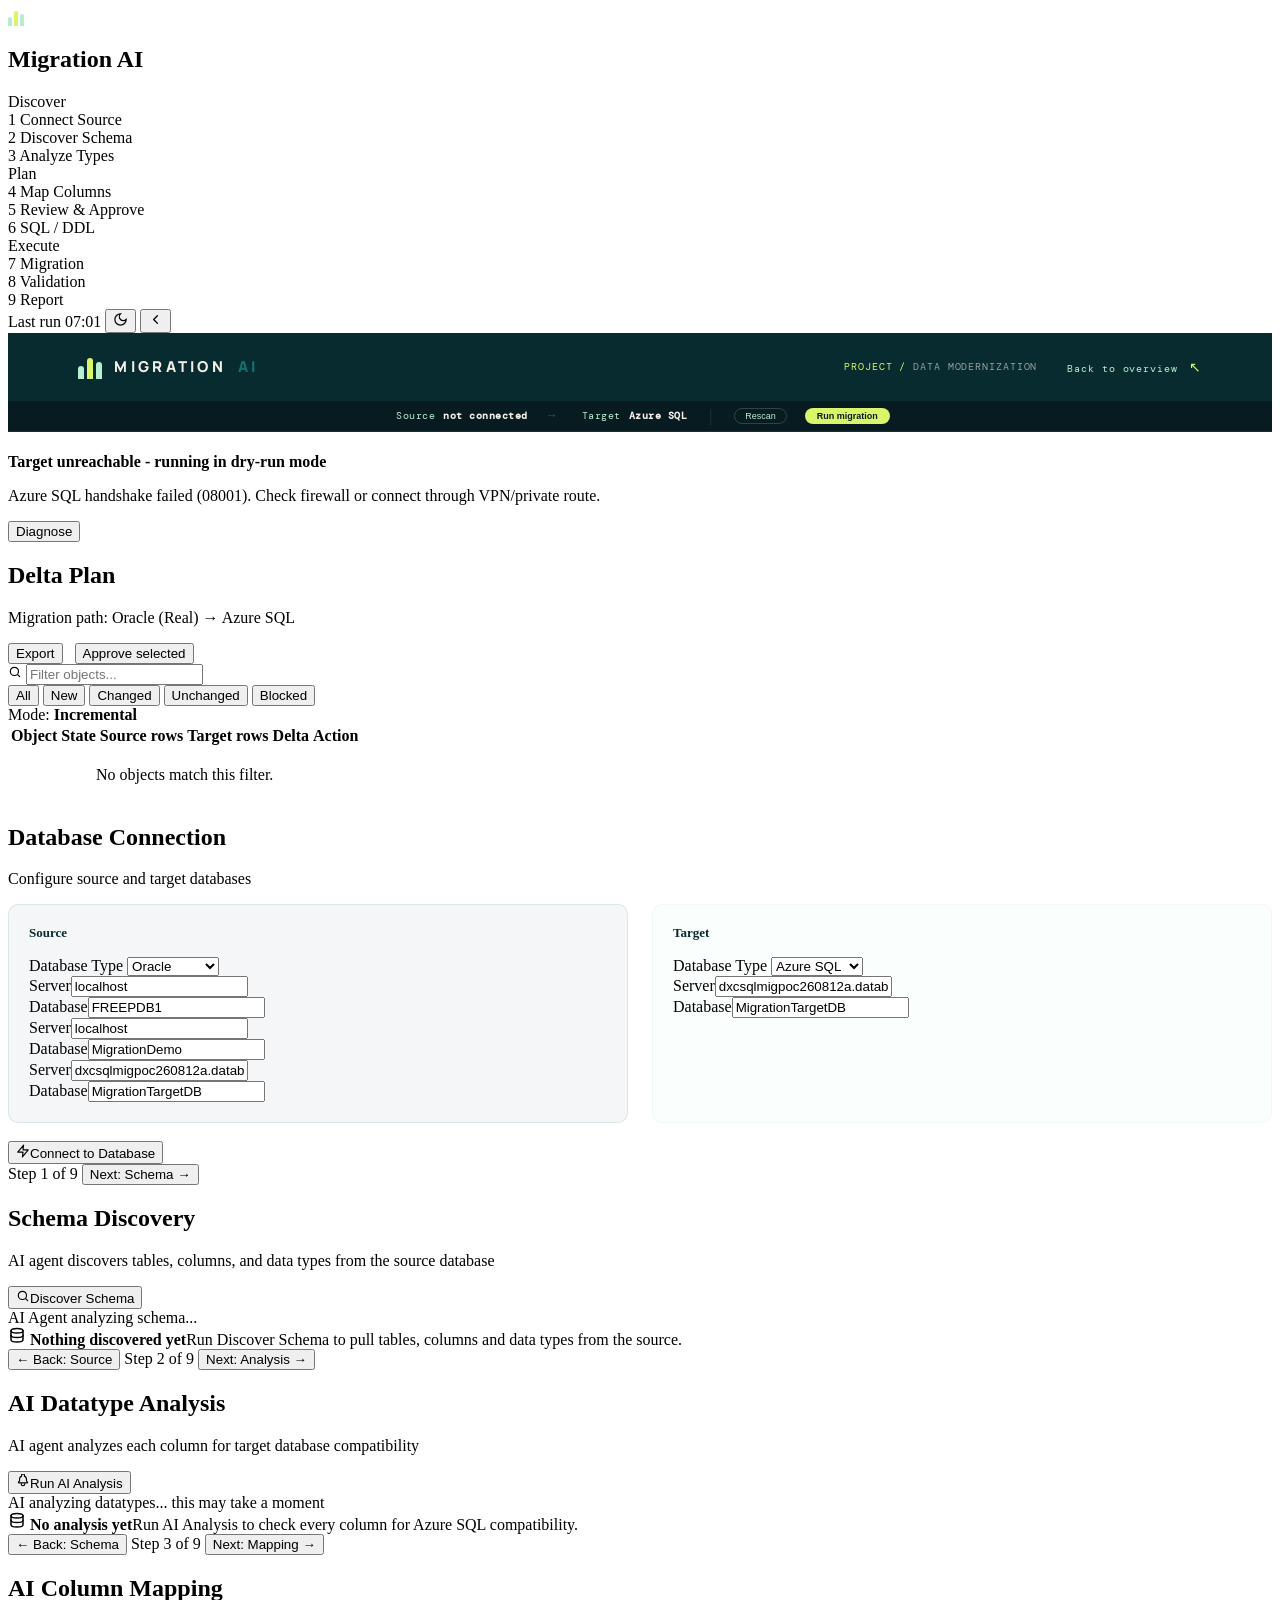
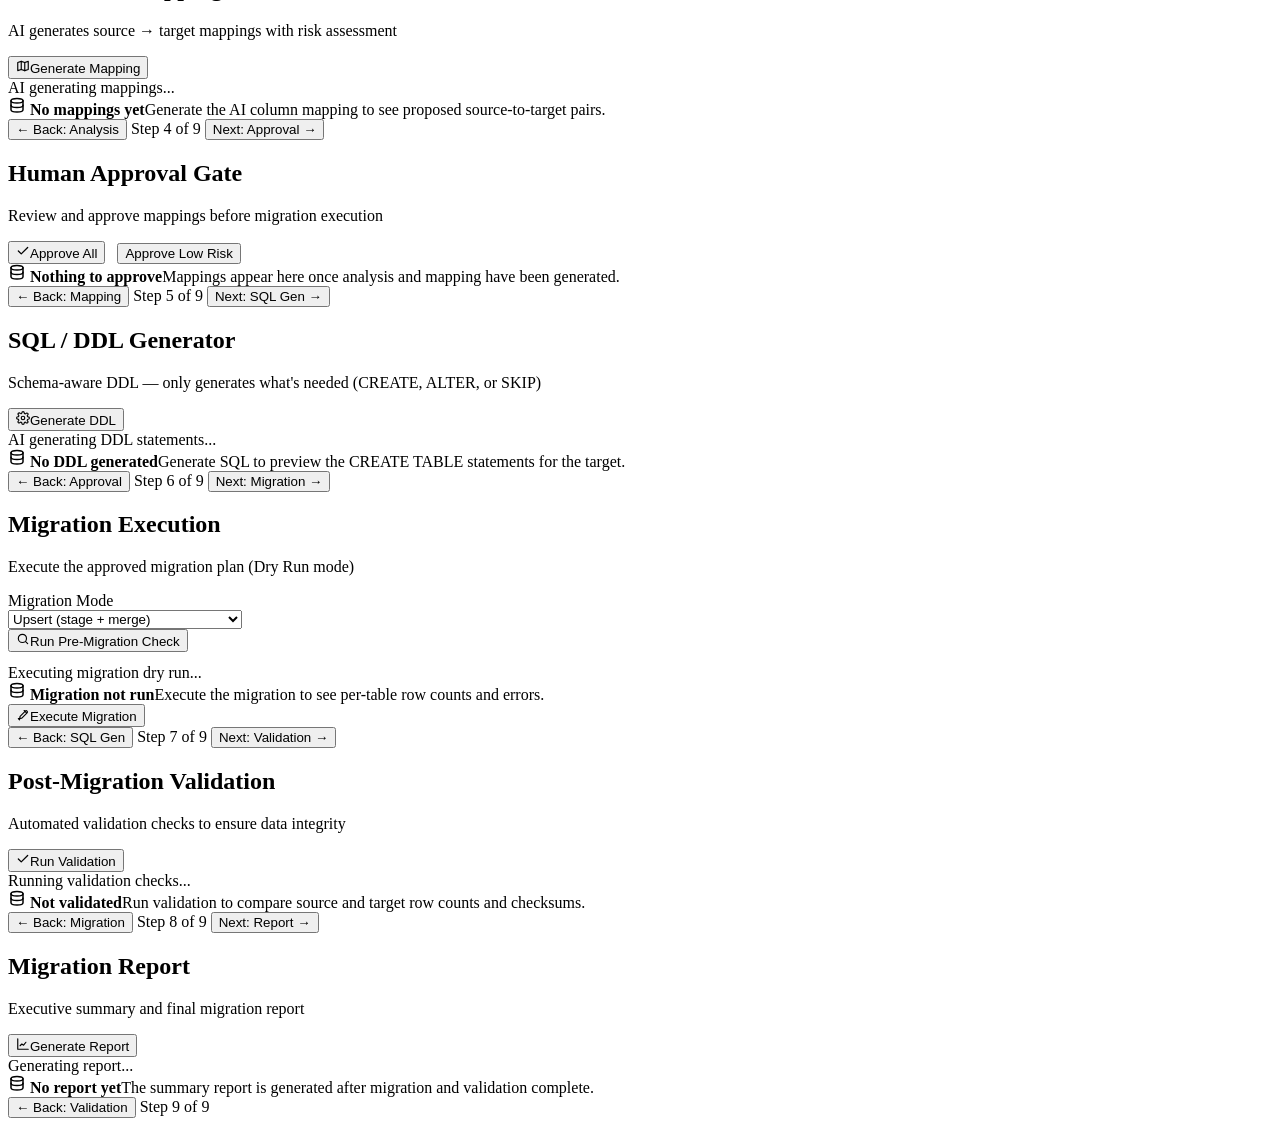
==== dashboard/templates/index.html @ 51c856b0 "Add AI data migration agent application" ====
<!DOCTYPE html>
<html lang="en">
<head>
    <link rel="icon" href="data:image/svg+xml,<svg xmlns='http://www.w3.org/2000/svg' viewBox='0 0 100 100'><text y='.9em' font-size='90'>🤖</text></svg>">
    <meta charset="UTF-8">
    <meta http-equiv="Cache-Control" content="no-cache, no-store, must-revalidate">
    <meta http-equiv="Pragma" content="no-cache">
    <meta http-equiv="Expires" content="0">
    <meta name="viewport" content="width=device-width, initial-scale=1.0">
    <title>AI Data Migration Agent</title>
    <link rel="stylesheet" href="/static/style.css">
    <link rel="stylesheet" href="/static/theme_override.css">
    <link rel="preconnect" href="https://fonts.googleapis.com">
    <link href="https://fonts.googleapis.com/css2?family=Inter:wght@400;500;600;700&family=JetBrains+Mono:wght@400;500&display=swap" rel="stylesheet">
    <link href="https://fonts.googleapis.com/css2?family=DM+Mono:wght@400;500&family=Manrope:wght@400;500;600;700;800&display=swap" rel="stylesheet">
</head>
<body>

<div class="app-shell">

<!-- ============================================================
     LEFT STEP RAIL
     ============================================================ -->
<nav class="top-nav" id="stepRail">
    <div class="nav-brand">
        <span class="nav-logo">
            <span style="display:flex;gap:2px;align-items:flex-end;height:18px;">
                <span style="display:block;width:4px;height:9px;background:#b7eed0;border-radius:2px 2px 0 0;"></span>
                <span style="display:block;width:4px;height:15px;background:#d9f56a;border-radius:2px 2px 0 0;"></span>
                <span style="display:block;width:4px;height:12px;background:#b7eed0;border-radius:2px 2px 0 0;"></span>
            </span>
        </span>
        <div class="nav-brand-text">
            <h1>Migration AI</h1>
        </div>
    </div>
    <div class="nav-steps" id="navSteps">
        <div class="nav-section">Discover</div>
        <div class="nav-step active" data-step="0" onclick="goToStep(0)" title="Source">
            <span class="step-num"><span>1</span></span> <span class="nav-step-label">Connect Source</span>
            <span class="step-meta" id="metaSource"></span>
        </div>
        <div class="nav-step" data-step="1" onclick="goToStep(1)" title="Schema">
            <span class="step-num"><span>2</span></span> <span class="nav-step-label">Discover Schema</span>
            <span class="step-meta" id="metaSchema"></span>
        </div>
        <div class="nav-step" data-step="2" onclick="goToStep(2)" title="Analysis">
            <span class="step-num"><span>3</span></span> <span class="nav-step-label">Analyze Types</span>
            <span class="step-meta" id="metaAnalysis"></span>
        </div>

        <div class="nav-section">Plan</div>
        <div class="nav-step" data-step="3" onclick="goToStep(3)" title="Mapping">
            <span class="step-num"><span>4</span></span> <span class="nav-step-label">Map Columns</span>
            <span class="step-meta" id="metaMapping"></span>
        </div>
        <div class="nav-step" data-step="4" onclick="goToStep(4)" title="Approval">
            <span class="step-num"><span>5</span></span> <span class="nav-step-label">Review & Approve</span>
            <span class="step-meta" id="metaApproval"></span>
        </div>
        <div class="nav-step" data-step="5" onclick="goToStep(5)" title="SQL Gen">
            <span class="step-num"><span>6</span></span> <span class="nav-step-label">SQL / DDL</span>
            <span class="step-meta" id="metaDDL"></span>
        </div>

        <div class="nav-section">Execute</div>
        <div class="nav-step" data-step="6" onclick="goToStep(6)" title="Migration">
            <span class="step-num"><span>7</span></span> <span class="nav-step-label">Migration</span>
            <span class="step-meta" id="metaMigration"></span>
        </div>
        <div class="nav-step" data-step="7" onclick="goToStep(7)" title="Validation">
            <span class="step-num"><span>8</span></span> <span class="nav-step-label">Validation</span>
            <span class="step-meta" id="metaValidation"></span>
        </div>
        <div class="nav-step" data-step="8" onclick="goToStep(8)" title="Report">
            <span class="step-num"><span>9</span></span> <span class="nav-step-label">Report</span>
            <span class="step-meta" id="metaReport"></span>
        </div>
    </div>
    <div class="rail-foot">
        <span class="rail-foot-text" id="railFootText">Last run --:--</span>
        <button class="icon-btn" onclick="toggleTheme()" title="Toggle theme" aria-label="Toggle theme">
            <svg width="15" height="15" viewBox="0 0 24 24" fill="none" stroke="currentColor" stroke-width="2" stroke-linecap="round"><path d="M12 3a6 6 0 0 0 9 9 9 9 0 1 1-9-9z"/></svg>
        </button>
        <button class="icon-btn" onclick="toggleRail()" title="Collapse sidebar" aria-label="Collapse sidebar">
            <svg width="15" height="15" viewBox="0 0 24 24" fill="none" stroke="currentColor" stroke-width="2" stroke-linecap="round" stroke-linejoin="round"><path d="M15 18l-6-6 6-6"/></svg>
        </button>
    </div>
</nav>

<div class="app-main">

<!-- ============================================================
     TOPBAR
     ============================================================ -->
<header class="topbar" style="background:#082b30;color:#f3f0e8;border:0;padding:0 5.5vw;height:68px;display:flex;align-items:center;justify-content:space-between;position:sticky;top:0;z-index:20;">
    <a href="/" style="display:flex;align-items:center;gap:12px;text-decoration:none;color:#f3f0e8;font-family:'Manrope',sans-serif;font-size:15px;font-weight:800;letter-spacing:.22em;">
        <span style="display:flex;gap:3px;align-items:flex-end;height:25px;">
            <span style="display:block;width:6px;height:13px;background:#b7eed0;border-radius:3px 3px 0 0;"></span>
            <span style="display:block;width:6px;height:21px;background:#d9f56a;border-radius:3px 3px 0 0;"></span>
            <span style="display:block;width:6px;height:17px;background:#b7eed0;border-radius:3px 3px 0 0;"></span>
        </span>
        MIGRATION<span style="color:#0f7472;"> AI</span>
    </a>
    <div style="display:flex;align-items:center;gap:30px;">
        <span style="font-family:'DM Mono',monospace;font-size:10px;letter-spacing:.09em;color:rgba(243,240,232,0.6);"><span style="color:#d9f56a;">PROJECT /</span> DATA MODERNIZATION</span>
        <a href="/" style="font-family:'DM Mono',monospace;font-size:10px;letter-spacing:.09em;color:#b7eed0;text-decoration:none;">Back to overview <span style="color:#d9f56a;font-size:14px;margin-left:4px;">&#8598;</span></a>
    </div>
</header>
<!-- Connection status bar -->
<div style="background:#071b20;padding:6px 5.5vw;display:flex;align-items:center;justify-content:center;gap:18px;border-bottom:1px solid rgba(183,238,208,0.1);">
    <div style="display:flex;align-items:center;gap:6px;font-family:'DM Mono',monospace;font-size:10px;color:#b7eed0;letter-spacing:.05em;">
        <span class="dot" id="srcDot"></span> Source <b id="srcName" style="color:#f3f0e8;margin-left:2px;">not connected</b>
    </div>
    <span style="color:rgba(183,238,208,0.3);font-size:12px;">→</span>
    <div id="tgtPill" onclick="refreshTargetStatus()" title="Click to test target" style="display:flex;align-items:center;gap:6px;font-family:'DM Mono',monospace;font-size:10px;color:#b7eed0;letter-spacing:.05em;cursor:pointer;">
        <span class="dot" id="tgtDot"></span> Target <b id="tgtName" style="color:#f3f0e8;margin-left:2px;">Azure SQL</b>
    </div>
    <span style="color:rgba(183,238,208,0.15);margin:0 4px;">|</span>
    <button class="btn btn-sm" onclick="rescanUiState()" style="background:transparent;border:1px solid rgba(183,238,208,0.2);color:#b7eed0;font-size:9px;padding:2px 10px;border-radius:12px;cursor:pointer;">Rescan</button>
    <button class="btn btn-sm" onclick="goToStep(6)" style="background:#d9f56a;color:#071b20;border:0;font-weight:700;font-size:9px;padding:3px 12px;border-radius:12px;cursor:pointer;">Run migration</button>
</div>

<!-- ============================================================
     MAIN CONTENT
     ============================================================ -->
<div class="main-content">

    <div class="status-banner" id="statusBanner">
        <svg width="16" height="16" viewBox="0 0 24 24" fill="none" stroke="var(--amber)" stroke-width="2" stroke-linecap="round" style="margin-top:1px"><path d="M12 9v4M12 17h.01"/><circle cx="12" cy="12" r="9"/></svg>
        <div>
            <b id="statusBannerTitle">Target unreachable - running in dry-run mode</b>
            <p id="statusBannerText">Azure SQL handshake failed (08001). Check firewall or connect through VPN/private route.</p>
        </div>
        <div class="spacer"></div>
        <button class="btn btn-sm" onclick="refreshTargetStatus()">Diagnose</button>
    </div>

    <!-- ========== STEP 1: SOURCE CONNECTION ========== -->
    <div class="step-panel active" id="step-0">
        <div class="card mockup-preview-card">
            <div class="card-header">
                <div>
                    <h2>Delta Plan</h2>
                    <p class="card-subtitle" id="deltaSubtitle">Comparing source fingerprint and watermark against target objects</p>
                </div>
                <div>
                    <button class="btn btn-outline btn-sm">Export</button>
                    <button class="btn btn-primary btn-sm" style="margin-left: 8px;">Approve selected</button>
                </div>
            </div>

            <div class="delta-toolbar">
                <div class="delta-search">
                    <svg width="14" height="14" viewBox="0 0 24 24" fill="none" stroke="currentColor" stroke-width="2" stroke-linecap="round"><circle cx="11" cy="11" r="7"/><path d="M20 20l-3.5-3.5"/></svg>
                    <input id="deltaSearchInput" placeholder="Filter objects..." oninput="renderDeltaPreview()">
                </div>
                <div class="delta-chips" id="deltaChips">
                    <button class="delta-chip on" data-mode="all" onclick="setDeltaFilter('all')">All</button>
                    <button class="delta-chip" data-mode="new" onclick="setDeltaFilter('new')">New</button>
                    <button class="delta-chip" data-mode="changed" onclick="setDeltaFilter('changed')">Changed</button>
                    <button class="delta-chip" data-mode="unchanged" onclick="setDeltaFilter('unchanged')">Unchanged</button>
                    <button class="delta-chip" data-mode="blocked" onclick="setDeltaFilter('blocked')">Blocked</button>
                </div>
                <div class="spacer"></div>
                <span class="step-indicator">Mode: <strong id="deltaModeLabel">Incremental</strong></span>
            </div>

            <div id="deltaPreviewTable"></div>
        </div>

                <div class="card">
            <div class="card-header">
                <div>
                    <h2>Database Connection</h2>
                    <p class="card-subtitle">Configure source and target databases</p>
                </div>
            </div>

            <div style="display:grid;grid-template-columns:1fr 1fr;gap:24px;">
            <!-- SOURCE -->
            <div style="padding:20px;background:rgba(8,43,48,0.04);border-radius:10px;border:1px solid rgba(15,116,114,0.12);">
                <h3 style="font-size:13px;font-weight:700;margin:0 0 16px;color:#082b30;">Source</h3>
                <div class="form-group">
                    <label>Database Type</label>
                    <select class="form-control" id="sourceType" onchange="toggleSourceFields()">
                        <option value="Oracle (Real)" selected>Oracle</option>
                        <option value="SQL Server">SQL Server</option>
                        <option value="Azure SQL">Azure SQL</option>
                    </select>
                </div>
                <div id="oracleFields">
<div class="form-row">
                    <div class="form-group"><label>Server</label><input type="text" class="form-control" id="oraHost" value="localhost"></div>
                    <div class="form-group"><label>Database</label><input type="text" class="form-control" id="oraService" value="FREEPDB1"></div>
                </div>
                <!-- Hidden fields for backend compatibility -->
                </div>
<input type="hidden" id="oraPort" value="1521">
                <input type="hidden" id="oraSID" value="">
                <input type="hidden" id="oraUser" value="poc_migration">
                <input type="hidden" id="oraPass" value="Poc2026migrate">
                <div id="sqlFields" class="hidden">
                    <div class="form-row">
                        <div class="form-group"><label>Server</label><input type="text" class="form-control" id="sqlServer" value="localhost"></div>
                        <div class="form-group"><label>Database</label><input type="text" class="form-control" id="sqlDatabase" value="MigrationDemo"></div>
                    </div>
                </div>
                <div id="azureSqlFields" class="hidden">
                    <div class="form-row">
                        <div class="form-group"><label>Server</label><input type="text" class="form-control" id="azServer" value="dxcsqlmigpoc260812a.database.windows.net"></div>
                        <div class="form-group"><label>Database</label><input type="text" class="form-control" id="azDatabase" value="MigrationTargetDB"></div>
                    </div>
                    <input type="hidden" id="azUser" value="sqladminuser">
                    <input type="hidden" id="azPass" value="Sai99sai*">
                </div>
            </div>

            <!-- TARGET -->
            <div style="padding:20px;background:rgba(183,238,208,0.08);border-radius:10px;border:1px solid rgba(183,238,208,0.2);">
                <h3 style="font-size:13px;font-weight:700;margin:0 0 16px;color:#082b30;">Target</h3>
                <div class="form-group">
                    <label>Database Type</label>
                    <select class="form-control" id="targetType" onchange="updateTargetFields()">
                        <option value="Azure SQL" selected>Azure SQL</option>
                        <option value="SQL Server">SQL Server</option>
                        <option value="Oracle">Oracle</option>
                    </select>
                </div>
                <div class="form-row">
                    <div class="form-group"><label>Server</label><input type="text" class="form-control" id="tgtServer" value="dxcsqlmigpoc260812a.database.windows.net"></div>
                    <div class="form-group"><label>Database</label><input type="text" class="form-control" id="tgtDatabase" value="MigrationTargetDB"></div>
                </div>
                <input type="hidden" id="tgtUser" value="sqladminuser">
            </div>
            </div><!-- end grid -->

            <div id="connectStatus"></div>
            <button class="btn btn-primary" id="btnConnect" onclick="connectSource()" style="margin-top:18px;">
                <span class="btn-icon"><svg width="14" height="14" viewBox="0 0 24 24" fill="none" stroke="currentColor" stroke-width="2" stroke-linecap="round" stroke-linejoin="round"><path d="M13 2L3 14h9l-1 8 10-12h-9l1-8z"/></svg></span>Connect to Database
            </button>
        </div>


        <div class="bottom-nav">
            <div></div>
            <span class="step-indicator">Step 1 of 9</span>
            <button class="btn btn-primary" onclick="goToStep(1)">Next: Schema →</button>
        </div>
    </div>

    <!-- ========== STEP 2: SCHEMA DISCOVERY ========== -->
    <div class="step-panel" id="step-1">
        <div class="card">
            <div class="card-header">
                <div>
                    <h2>Schema Discovery</h2>
                    <p class="card-subtitle">AI agent discovers tables, columns, and data types from the source database</p>
                </div>
                <button class="btn btn-primary" id="btnDiscoverSchema" onclick="discoverSchema()">
                    <span class="btn-icon"><svg width="14" height="14" viewBox="0 0 24 24" fill="none" stroke="currentColor" stroke-width="2" stroke-linecap="round" stroke-linejoin="round"><circle cx="11" cy="11" r="7"/><path d="M20 20l-3.5-3.5"/></svg></span>Discover Schema
                </button>
            </div>

            <div id="schemaLoading" class="loading-overlay">
                <div class="spinner"></div>
                <span>AI Agent analyzing schema...</span>
            </div>

            <div id="schemaMetrics" class="metrics-row hidden"></div>
            <div id="schemaTable" class="hidden">
                <div class="table-container"></div>
            </div>
        </div>

        <div class="bottom-nav">
            <button class="btn btn-outline" onclick="goToStep(0)">← Back: Source</button>
            <span class="step-indicator">Step 2 of 9</span>
            <button class="btn btn-primary" onclick="goToStep(2)">Next: Analysis →</button>
        </div>
    </div>

    <!-- ========== STEP 3: AI DATATYPE ANALYSIS ========== -->
    <div class="step-panel" id="step-2">
        <div class="card">
            <div class="card-header">
                <div>
                    <h2>AI Datatype Analysis</h2>
                <p class="card-subtitle">AI agent analyzes each column for target database compatibility</p>
                </div>
                <button class="btn btn-primary" id="btnAnalyze" onclick="runAnalysis()">
                    <span class="btn-icon"><svg width="14" height="14" viewBox="0 0 24 24" fill="none" stroke="currentColor" stroke-width="2" stroke-linecap="round" stroke-linejoin="round"><path d="M9.5 2.5a2 2 0 0 1 5 0v1.2a5.5 5.5 0 0 1 3.4 5.1v2.2a2.2 2.2 0 0 0 .6 1.5l1.1 1.1a1 1 0 0 1-.7 1.7H5.1a1 1 0 0 1-.7-1.7l1.1-1.1a2.2 2.2 0 0 0 .6-1.5V8.8a5.5 5.5 0 0 1 3.4-5.1z"/><path d="M9 17a3 3 0 0 0 6 0"/></svg></span>Run AI Analysis
                </button>
            </div>

            <div id="analysisLoading" class="loading-overlay">
                <div class="spinner"></div>
                <span>AI analyzing datatypes... this may take a moment</span>
            </div>
            <div id="analysisProgress" class="hidden">
                <div class="progress-bar"><div class="fill" style="width: 0%"></div></div>
            </div>

            <div id="analysisMetrics" class="metrics-row hidden"></div>
            <div id="analysisTable" class="hidden">
                <div class="table-container"></div>
            </div>
        </div>

        <div class="bottom-nav">
            <button class="btn btn-outline" onclick="goToStep(1)">← Back: Schema</button>
            <span class="step-indicator">Step 3 of 9</span>
            <button class="btn btn-primary" onclick="goToStep(3)">Next: Mapping →</button>
        </div>
    </div>

    <!-- ========== STEP 4: AI MAPPING ========== -->
    <div class="step-panel" id="step-3">
        <div class="card">
            <div class="card-header">
                <div>
                    <h2>AI Column Mapping</h2>
                    <p class="card-subtitle">AI generates source → target mappings with risk assessment</p>
                </div>
                <button class="btn btn-primary" id="btnMapping" onclick="generateMapping()">
                    <span class="btn-icon"><svg width="14" height="14" viewBox="0 0 24 24" fill="none" stroke="currentColor" stroke-width="2" stroke-linecap="round" stroke-linejoin="round"><path d="M3 6l6-2 6 2 6-2v14l-6 2-6-2-6 2z"/><path d="M9 4v14"/><path d="M15 6v14"/></svg></span>Generate Mapping
                </button>
            </div>

            <div id="mappingLoading" class="loading-overlay">
                <div class="spinner"></div>
                <span>AI generating mappings...</span>
            </div>

            <div id="mappingMetrics" class="metrics-row hidden"></div>
            <div id="mappingTable" class="hidden">
                <div class="table-container"></div>
            </div>
        </div>

        <div class="bottom-nav">
            <button class="btn btn-outline" onclick="goToStep(2)">← Back: Analysis</button>
            <span class="step-indicator">Step 4 of 9</span>
            <button class="btn btn-primary" onclick="goToStep(4)">Next: Approval →</button>
        </div>
    </div>

    <!-- ========== STEP 5: HUMAN APPROVAL ========== -->
    <div class="step-panel" id="step-5">
        <div class="card">
            <div class="card-header">
                <div>
                    <h2>Human Approval Gate</h2>
                    <p class="card-subtitle">Review and approve mappings before migration execution</p>
                </div>
                <div>
                    <button class="btn btn-success btn-sm" onclick="approveAll()"><span class="btn-icon"><svg width="14" height="14" viewBox="0 0 24 24" fill="none" stroke="currentColor" stroke-width="2.2" stroke-linecap="round" stroke-linejoin="round"><path d="M20 6L9 17l-5-5"/></svg></span>Approve All</button>
                    <button class="btn btn-outline btn-sm" onclick="approveLowRisk()" style="margin-left: 8px;">Approve Low Risk</button>
                </div>
            </div>

            <div id="approvalMetrics" class="metrics-row"></div>
            <div id="approvalTable">
                <div class="table-container"></div>
            </div>
        </div>

        <div class="bottom-nav">
            <button class="btn btn-outline" onclick="goToStep(3)"> ← Back: Mapping</button>
            <span class="step-indicator">Step 5 of 9</span>
            <button class="btn btn-primary" onclick="goToStep(5)">Next: SQL Gen →</button>
        </div>
    </div>

    <!-- ========== STEP 6: SQL/DDL GENERATOR ========== -->
    <div class="step-panel" id="step-4">
        <div class="card">
            <div class="card-header">
                <div>
                    <h2>SQL / DDL Generator</h2>
                    <p class="card-subtitle">Schema-aware DDL — only generates what's needed (CREATE, ALTER, or SKIP)</p>
                </div>
                <button class="btn btn-primary" id="btnDDL" onclick="generateDDL()">
                    <span class="btn-icon"><svg width="14" height="14" viewBox="0 0 24 24" fill="none" stroke="currentColor" stroke-width="2" stroke-linecap="round" stroke-linejoin="round"><circle cx="12" cy="12" r="3"/><path d="M19.4 15a1.7 1.7 0 0 0 .3 1.9l.1.1a2 2 0 1 1-2.8 2.8l-.1-.1a1.7 1.7 0 0 0-1.9-.3 1.7 1.7 0 0 0-1 1.5V21a2 2 0 1 1-4 0v-.2a1.7 1.7 0 0 0-1-1.5 1.7 1.7 0 0 0-1.9.3l-.1.1a2 2 0 1 1-2.8-2.8l.1-.1a1.7 1.7 0 0 0 .3-1.9 1.7 1.7 0 0 0-1.5-1H3a2 2 0 1 1 0-4h.2a1.7 1.7 0 0 0 1.5-1 1.7 1.7 0 0 0-.3-1.9l-.1-.1a2 2 0 1 1 2.8-2.8l.1.1a1.7 1.7 0 0 0 1.9.3h0a1.7 1.7 0 0 0 1-1.5V3a2 2 0 1 1 4 0v.2a1.7 1.7 0 0 0 1 1.5h0a1.7 1.7 0 0 0 1.9-.3l.1-.1a2 2 0 1 1 2.8 2.8l-.1.1a1.7 1.7 0 0 0-.3 1.9v0a1.7 1.7 0 0 0 1.5 1H21a2 2 0 1 1 0 4h-.2a1.7 1.7 0 0 0-1.4 1z"/></svg></span>Generate DDL
                </button>
            </div>

            <div id="ddlLoading" class="loading-overlay">
                <div class="spinner"></div>
                <span>AI generating DDL statements...</span>
            </div>

            <div id="ddlContent" class="hidden"></div>
        </div>

        <div class="bottom-nav">
            <button class="btn btn-outline" onclick="goToStep(4)"> ← Back: Approval</button>
            <span class="step-indicator">Step 6 of 9</span>
            <button class="btn btn-primary" onclick="goToStep(6)">Next: Migration →</button>
        </div>
    </div>

    <!-- ========== STEP 7: MIGRATION ========== -->
    <div class="step-panel" id="step-6">
        <div class="card">
            <div class="card-header">
                <div>
                    <h2>Migration Execution</h2>
                    <p class="card-subtitle">Execute the approved migration plan (Dry Run mode)</p>
                </div>
            </div>

            <div id="migrationStatus"></div>

            <div class="form-row" style="margin-bottom: 12px;">
                <div class="form-group" style="max-width: 320px;">
                    <label>Migration Mode</label>
                    <select class="form-control" id="migrationMode">
                        <option value="append">Append (skip duplicates)</option>
                        <option value="incremental">Incremental CDC (ORA_ROWSCN)</option>
                        <option value="truncate_reload">Truncate/Reload (delete + reload)</option>
                        <option value="upsert" selected>Upsert (stage + merge)</option>
                    </select>
                </div>
                <div class="form-group" style="display:flex;align-items:flex-end;">
                    <button class="btn btn-outline" id="btnPrecheck" onclick="runPreMigrationCheck()"><span class="btn-icon"><svg width="14" height="14" viewBox="0 0 24 24" fill="none" stroke="currentColor" stroke-width="2" stroke-linecap="round" stroke-linejoin="round"><circle cx="11" cy="11" r="7"/><path d="M20 20l-3.5-3.5"/></svg></span>Run Pre-Migration Check</button>
                </div>
            </div>

            <div id="preMigrationResult" class="hidden"></div>

            <div id="migrationLoading" class="loading-overlay">
                <div class="spinner"></div>
                <span>Executing migration dry run...</span>
            </div>

            <div id="migrationResult" class="hidden"></div>

            <button class="btn btn-success" id="btnMigrate" onclick="executeMigration()">
                <span class="btn-icon"><svg width="14" height="14" viewBox="0 0 24 24" fill="none" stroke="currentColor" stroke-width="2" stroke-linecap="round" stroke-linejoin="round"><path d="M4 20l6-1 9-9a2.1 2.1 0 0 0-3-3l-9 9-1 6z"/><path d="M14 6l4 4"/></svg></span>Execute Migration
            </button>
        </div>

        <div class="bottom-nav">
            <button class="btn btn-outline" onclick="goToStep(5)"> ← Back: SQL Gen</button>
            <span class="step-indicator">Step 7 of 9</span>
            <button class="btn btn-primary" onclick="goToStep(7)">Next: Validation →</button>
        </div>
    </div>

    <!-- ========== STEP 8: VALIDATION ========== -->
    <div class="step-panel" id="step-7">
        <div class="card">
            <div class="card-header">
                <div>
                    <h2>Post-Migration Validation</h2>
                    <p class="card-subtitle">Automated validation checks to ensure data integrity</p>
                </div>
                <button class="btn btn-primary" id="btnValidate" onclick="runValidation()">
                    <span class="btn-icon"><svg width="14" height="14" viewBox="0 0 24 24" fill="none" stroke="currentColor" stroke-width="2.2" stroke-linecap="round" stroke-linejoin="round"><path d="M20 6L9 17l-5-5"/></svg></span>Run Validation
                </button>
            </div>

            <div id="validationLoading" class="loading-overlay">
                <div class="spinner"></div>
                <span>Running validation checks...</span>
            </div>

            <div id="validationResult" class="hidden"></div>
        </div>

        <div class="bottom-nav">
            <button class="btn btn-outline" onclick="goToStep(6)">← Back: Migration</button>
            <span class="step-indicator">Step 8 of 9</span>
            <button class="btn btn-primary" onclick="goToStep(8)">Next: Report →</button>
        </div>
    </div>

    <!-- ========== STEP 9: REPORT ========== -->
    <div class="step-panel" id="step-8">
        <div class="card">
            <div class="card-header">
                <div>
                    <h2>Migration Report</h2>
                    <p class="card-subtitle">Executive summary and final migration report</p>
                </div>
                <button class="btn btn-primary" id="btnReport" onclick="loadReport()">
                    <span class="btn-icon"><svg width="14" height="14" viewBox="0 0 24 24" fill="none" stroke="currentColor" stroke-width="2" stroke-linecap="round" stroke-linejoin="round"><path d="M3 3v18h18"/><path d="M7 15l3-3 3 2 4-5"/></svg></span>Generate Report
                </button>
                <button class="btn btn-outline btn-sm" id="btnDownloadReport" onclick="downloadReport()" style="margin-left: 8px; display:none;">
                    <span class="btn-icon"><svg width="14" height="14" viewBox="0 0 24 24" fill="none" stroke="currentColor" stroke-width="2" stroke-linecap="round" stroke-linejoin="round"><path d="M12 3v12"/><path d="M7 10l5 5 5-5"/><path d="M4 21h16"/></svg></span>Download Report
                </button>

            </div>

            <div id="reportLoading" class="loading-overlay">
                <div class="spinner"></div>
                <span>Generating report...</span>
            </div>

            <div id="reportContent" class="hidden"></div>
        </div>

        <div class="bottom-nav">
            <button class="btn btn-outline" onclick="goToStep(7)">← Back: Validation</button>
            <span class="step-indicator">Step 9 of 9</span>
            <div></div>
        </div>
    </div>

</div>

</div><!-- /.app-main -->
</div><!-- /.app-shell -->

<div class="toasts" id="toasts"></div>

<!-- ============================================================
     JAVASCRIPT
     ============================================================ -->
<script>
// State tracking
let currentStep = 0;
const steps = document.querySelectorAll('.step-panel');
const navSteps = document.querySelectorAll('.nav-step');
const completedSteps = new Set();
let uiStateCache = null;
let deltaFilterMode = 'all';
let deltaData = null;  // Real delta plan data from backend

const STEP_GROUPS = [
    ['Discover', 'Source'], ['Discover', 'Schema'], ['Discover', 'Analysis'],
    ['Plan', 'Mapping'], ['Plan', 'Approval'], ['Plan', 'SQL Gen'],
    ['Execute', 'Migration'], ['Execute', 'Validation'], ['Execute', 'Report']
];

// ============================================================
// APPEARANCE
// ============================================================
function toggleTheme() {
    const root = document.documentElement;
    const next = root.dataset.theme === 'dark' ? 'light' : 'dark';
    root.dataset.theme = next;
    try { localStorage.setItem('mig-theme', next); } catch (e) { /* storage unavailable */ }
}

function toggleRail() {
    const rail = document.getElementById('stepRail');
    rail.classList.toggle('collapsed');
    try { localStorage.setItem('mig-rail', rail.classList.contains('collapsed') ? '1' : '0'); } catch (e) { /* storage unavailable */ }
}

(function restoreAppearance() {
    try {
        const t = localStorage.getItem('mig-theme');
        if (t) document.documentElement.dataset.theme = t;
        if (localStorage.getItem('mig-rail') === '1') {
            document.getElementById('stepRail').classList.add('collapsed');
        }
    } catch (e) { /* storage unavailable */ }
})();

function setConnStatus(which, ok, name) {
    const dot = document.getElementById(which === 'source' ? 'srcDot' : 'tgtDot');
    const label = document.getElementById(which === 'source' ? 'srcName' : 'tgtName');
    if (dot) dot.className = 'dot ' + (ok ? 'ok' : 'bad');
    if (label && name) label.textContent = name;
}

function updateStatusBanner(kind, title, text) {
    const box = document.getElementById('statusBanner');
    const t = document.getElementById('statusBannerTitle');
    const p = document.getElementById('statusBannerText');
    if (!box || !t || !p) return;
    box.classList.remove('ok', 'bad');
    if (kind === 'ok') box.classList.add('ok');
    if (kind === 'bad') box.classList.add('bad');
    t.textContent = title;
    p.textContent = text;
}

function updateDashboardStats(state) {
    const schemaCount = state?.schema_count || 0;
    const mappingCount = state?.mapping_count || 0;
    const pending = Math.max(0, mappingCount - (state?.approved_count || (state?.all_approved ? mappingCount : 0)));

    const setText = (id, value) => {
        const el = document.getElementById(id);
        if (el) el.textContent = String(value);
    };

    setText('metaSchema', schemaCount > 0 ? schemaCount : '');
    setText('metaAnalysis', state?.analysis_count > 0 ? state.analysis_count : '');
    setText('metaMapping', mappingCount > 0 ? mappingCount : '');
    setText('metaApproval', pending > 0 ? pending : (mappingCount > 0 ? 'ok' : ''));
    setText('metaDDL', state?.ddl_count > 0 ? state.ddl_count : '');
    setText('metaMigration', state?.migration_executed ? 'ok' : '');
    setText('metaValidation', state?.validation_count > 0 ? state.validation_count : '');
    setText('metaReport', state?.report_generated ? 'ok' : '');

    const approvalStep = navSteps[4];
    if (approvalStep) {
        approvalStep.classList.toggle('blocked', pending > 0 && mappingCount > 0);
    }
}

function setDeltaFilter(mode) {
    deltaFilterMode = mode;
    document.querySelectorAll('.delta-chip').forEach(b => b.classList.toggle('on', b.dataset.mode === mode));
    renderDeltaPreview();
}

function buildDeltaRows(state) {
    return deltaData || [];
}

function renderDeltaPreview() {
    const host = document.getElementById('deltaPreviewTable');
    if (!host) return;
    const rows = buildDeltaRows(uiStateCache || {});
    const query = (document.getElementById('deltaSearchInput')?.value || '').trim().toLowerCase();
    const filtered = rows.filter(r => {
        if (deltaFilterMode !== 'all' && r.state !== deltaFilterMode) return false;
        if (!query) return true;
        return String(r.object).toLowerCase().includes(query);
    });

    const fmt = n => Number(n || 0).toLocaleString();
    let html = `<div class="table-container"><table>
        <thead><tr><th>Object</th><th>State</th><th class="num">Source rows</th><th class="num">Target rows</th><th class="num">Delta</th><th>Action</th></tr></thead><tbody>`;

    filtered.forEach(r => {
        html += `<tr>
            <td><strong>${r.object}</strong></td>
            <td><span class="state-pill ${r.state}">${r.state}</span></td>
            <td class="num">${fmt(r.sourceRows)}</td>
            <td class="num">${fmt(r.targetRows)}</td>
            <td class="num">${fmt(r.delta)}</td>
            <td>${r.action}</td>
        </tr>`;
    });

    if (!filtered.length) {
        html += '<tr><td colspan="6" style="text-align:center;color:var(--text-faint);padding:18px;">No objects match this filter.</td></tr>';
    }

    html += '</tbody></table></div>';
    host.innerHTML = html;
}

function stampLastRun() {
    const el = document.getElementById('railFootText');
    if (!el) return;
    const now = new Date();
    const hh = String(now.getHours()).padStart(2, '0');
    const mm = String(now.getMinutes()).padStart(2, '0');
    el.textContent = `Last run ${hh}:${mm}`;
}

async function rescanUiState() {
    await loadState();
    await refreshTargetStatus();
    await fetchDeltaPlan();
    stampLastRun();
    showAlert('', 'info', 'UI state refreshed from current backend state.');
}

async function fetchDeltaPlan() {
    try {
        const response = await apiCall('/api/delta');
        if (response.success && response.delta_plan) {
            deltaData = response.delta_plan;
            renderDeltaPreview();
        }
    } catch (e) {
        deltaData = [];
        renderDeltaPreview();
        console.warn('Delta fetch failed; no measured delta data available', e);
    }
}

// ============================================================
// NAVIGATION
// ============================================================
function goToStep(index) {
    // Hide all
    steps.forEach(s => s.classList.remove('active'));
    navSteps.forEach(n => { n.classList.remove('active'); });

    // Show target
    steps[index].classList.add('active');
    navSteps[index].classList.add('active');
    currentStep = index;

    const crumb = document.getElementById('crumb');
    if (crumb && STEP_GROUPS[index]) {
        crumb.innerHTML = STEP_GROUPS[index][0] + ' / <b>' + STEP_GROUPS[index][1] + '</b>';
    }

    // Mark completed
    completedSteps.forEach(i => navSteps[i].classList.add('completed'));

    // Auto-load data for specific steps
    if (index === 0) fetchDeltaPlan();    // Step 1: Delta Plan / Source
    if (index === 4) loadApprovalData();  // Step 5: Approval
    if (index === 8) loadReport();        // Step 9: Report

    updateDashboardStats();

    window.scrollTo({ top: 0, behavior: 'smooth' });
}

function markComplete(index) {
    completedSteps.add(index);
    navSteps[index].classList.add('completed');
    updateDashboardStats();
}

// ============================================================
// HELPERS
// ============================================================
const TOAST_TITLES = { success: 'Success', error: 'Failed', info: 'Info', warning: 'Warning' };

// Signature kept for existing callers; the container argument is no longer used.
function showAlert(container, type, message) {
    const host = document.getElementById('toasts');
    if (!host) return;

    const toast = document.createElement('div');
    toast.className = 'toast ' + (type || 'info');
    toast.innerHTML = `
        <span class="toast-icon">${TOAST_ICONS[type] || TOAST_ICONS.info}</span>
        <div class="toast-body"><b>${TOAST_TITLES[type] || 'Info'}</b>${message}</div>
        <button class="toast-close" aria-label="Dismiss">&times;</button>`;

    const remove = () => toast.remove();
    toast.querySelector('.toast-close').addEventListener('click', remove);
    host.appendChild(toast);

    // Errors stay until dismissed so the detail can be read.
    if (type !== 'error') setTimeout(remove, 6000);
}

const TOAST_ICONS = {
    success: '<svg width="16" height="16" viewBox="0 0 24 24" fill="none" stroke="var(--green)" stroke-width="2.2" stroke-linecap="round" stroke-linejoin="round"><path d="M20 6L9 17l-5-5"/></svg>',
    error: '<svg width="16" height="16" viewBox="0 0 24 24" fill="none" stroke="var(--red)" stroke-width="2.2" stroke-linecap="round"><path d="M12 8v5M12 16h.01"/><circle cx="12" cy="12" r="9"/></svg>',
    warning: '<svg width="16" height="16" viewBox="0 0 24 24" fill="none" stroke="var(--amber)" stroke-width="2.2" stroke-linecap="round"><path d="M12 9v4M12 17h.01"/><path d="M10.3 3.9L1.8 18a2 2 0 0 0 1.7 3h17a2 2 0 0 0 1.7-3L13.7 3.9a2 2 0 0 0-3.4 0z"/></svg>',
    info: '<svg width="16" height="16" viewBox="0 0 24 24" fill="none" stroke="var(--info)" stroke-width="2.2" stroke-linecap="round"><path d="M12 11v5M12 8h.01"/><circle cx="12" cy="12" r="9"/></svg>'
};

function skeletonRows(count) {
    let html = '<div class="skeleton-stack"><div class="skeleton-row head">'
        + '<div class="skeleton"></div><div class="skeleton"></div><div class="skeleton"></div><div class="skeleton"></div></div>';
    for (let i = 0; i < count; i++) {
        const w = [92, 74, 86, 64, 80][i % 5];
        html += `<div class="skeleton-row">
            <div class="skeleton" style="width:${w}%"></div>
            <div class="skeleton" style="width:${w - 12}%"></div>
            <div class="skeleton" style="width:60%"></div>
            <div class="skeleton" style="width:40%"></div>
        </div>`;
    }
    return html + '</div>';
}

function showLoading(id, show) {
    const el = document.getElementById(id);
    if (!el) return;
    if (show) {
        if (!el.dataset.enhanced) {
            el.innerHTML = '<div class="loading-head">' + el.innerHTML + '</div>' + skeletonRows(5);
            el.dataset.enhanced = '1';
        }
        el.classList.add('active');
    } else {
        el.classList.remove('active');
    }
}

const EMPTY_STATES = {
    schemaTable: ['Nothing discovered yet', 'Run Discover Schema to pull tables, columns and data types from the source.'],
    analysisTable: ['No analysis yet', 'Run AI Analysis to check every column for Azure SQL compatibility.'],
    mappingTable: ['No mappings yet', 'Generate the AI column mapping to see proposed source-to-target pairs.'],
    approvalTable: ['Nothing to approve', 'Mappings appear here once analysis and mapping have been generated.'],
    ddlContent: ['No DDL generated', 'Generate SQL to preview the CREATE TABLE statements for the target.'],
    migrationResult: ['Migration not run', 'Execute the migration to see per-table row counts and errors.'],
    validationResult: ['Not validated', 'Run validation to compare source and target row counts and checksums.'],
    reportContent: ['No report yet', 'The summary report is generated after migration and validation complete.']
};

const EMPTY_ICON = '<svg width="18" height="18" viewBox="0 0 24 24" fill="none" stroke="currentColor" stroke-width="2" stroke-linecap="round" stroke-linejoin="round"><ellipse cx="12" cy="5" rx="8" ry="3"/><path d="M4 5v6c0 1.7 3.6 3 8 3s8-1.3 8-3V5"/><path d="M4 11v6c0 1.7 3.6 3 8 3s8-1.3 8-3v-6"/></svg>';

function renderEmptyStates() {
    Object.keys(EMPTY_STATES).forEach(id => {
        const el = document.getElementById(id);
        if (!el) return;
        const [title, text] = EMPTY_STATES[id];
        el.innerHTML = `<div class="empty-state">
            <span class="empty-icon">${EMPTY_ICON}</span>
            <b>${title}</b><span>${text}</span>
        </div>`;
        el.classList.remove('hidden');
    });
}

function buildMetrics(data) {
    return data.map(m => `
        <div class="metric-card ${m.cls || ''}">
            <div class="label">${m.label}</div>
            <div class="value">${m.value}</div>
        </div>
    `).join('');
}

function riskBadge(risk) {
    const cls = (risk || '').toLowerCase();
    return `<span class="badge-status badge-${cls}">${risk || 'N/A'}</span>`;
}

function statusBadge(status) {
    const s = (status || '').toLowerCase();
    const cls = s.includes('pass') || s.includes('compatible') || s.includes('approved') ? 'pass'
        : s.includes('review') || s.includes('pending') ? 'medium'
        : 'fail';
    return `<span class="badge-status badge-${cls}">${status}</span>`;
}

async function apiCall(url, options = {}) {
    try {
        const resp = await fetch(url, {
            headers: { 'Content-Type': 'application/json' },
            ...options
        });
        if (!resp.ok) {
            return { success: false, error: `HTTP ${resp.status}: ${resp.statusText}` };
        }
        return await resp.json();
    } catch (err) {
        console.error('API call failed:', url, err);
        const hint = 'Unable to reach backend API. Ensure Flask app is running at http://localhost:5000 and Python env has required packages.';
        return { success: false, error: `${err.message || 'Network error'}. ${hint}` };
    }
}

// ============================================================
// STEP 1: CONNECT
// ============================================================
function toggleSourceFields() {
    const type = document.getElementById('sourceType').value;
    const oracleFields = document.getElementById('oracleFields');
    const sqlFields = document.getElementById('sqlFields');
    const azureSqlFields = document.getElementById('azureSqlFields');
    oracleFields.classList.add('hidden');
    sqlFields.classList.add('hidden');
    azureSqlFields.classList.add('hidden');
    if (type === 'Oracle (Real)') oracleFields.classList.remove('hidden');
    else if (type === 'SQL Server') sqlFields.classList.remove('hidden');
    else if (type === 'Azure SQL') azureSqlFields.classList.remove('hidden');
    // Clear previous connection status
    document.getElementById('connectStatus').innerHTML = '';
    updateTargetLabel();
}

function updateTargetFields() {
    const targetType = document.getElementById('targetType').value;
    const tgtName = document.getElementById('tgtName');
    if (tgtName) tgtName.textContent = targetType;
    const sourceType = document.getElementById('sourceType').value;
    const subtitle = document.getElementById('deltaSubtitle');
    if (subtitle) subtitle.textContent = `Migration path: ${sourceType} \u2192 ${targetType}`;

    const tgtServer = document.getElementById('tgtServer');
    const tgtDatabase = document.getElementById('tgtDatabase');
    const defaults = {
        'Azure SQL':  { server: 'dxcsqlmigpoc260812a.database.windows.net', database: 'MigrationTargetDB' },
        'SQL Server': { server: 'localhost', database: 'MigrationDemo' },
        'Oracle':     { server: 'localhost:1521', database: 'FREEPDB1' }
    };
    const d = defaults[targetType] || defaults['Azure SQL'];
    if (tgtServer) tgtServer.value = d.server;
    if (tgtDatabase) tgtDatabase.value = d.database;
}
function updateTargetLabel() { updateTargetFields(); }

function clearAllTabData() {
    // Clear all tab content when source changes
    const divsToClear = [
        'schemaMetrics', 'schemaTable',
        'analysisMetrics', 'analysisTable', 'analysisProgress',
        'mappingMetrics', 'mappingTable',
        'ddlContent',
        'approvalMetrics', 'approvalTable',
        'migrationStatus', 'migrationResult',
        'validationResult',
        'reportContent'
    ];
    divsToClear.forEach(id => {
        const el = document.getElementById(id);
        if (el) {
            el.innerHTML = '';
        }
    });
    renderEmptyStates();
    // Hide download/email buttons
    const btnDl = document.getElementById('btnDownloadReport');
    const btnEm = document.getElementById('btnEmailReport');
    if (btnDl) btnDl.style.display = 'none';
    if (btnEm) btnEm.style.display = 'none';
}

async function connectSource() {
    const type = document.getElementById('sourceType').value;
    const btn = document.getElementById('btnConnect');
    btn.disabled = true;
    btn.innerHTML = '<div class="spinner"></div> Connecting...';

    const targetType = document.getElementById('targetType').value;
    const payload = { source_type: type, target_type: targetType };
    if (type === 'Oracle (Real)') {
        payload.host = document.getElementById('oraHost').value;
        payload.port = document.getElementById('oraPort').value;
        payload.service_name = document.getElementById('oraService').value;
        payload.sid = document.getElementById('oraSID').value;
        payload.username = document.getElementById('oraUser').value;
        payload.password = document.getElementById('oraPass').value;
    } else if (type === 'SQL Server') {
        payload.server = document.getElementById('sqlServer').value;
        payload.database = document.getElementById('sqlDatabase').value;
    } else if (type === 'Azure SQL') {
        payload.server = document.getElementById('azServer').value;
        payload.database = document.getElementById('azDatabase').value;
        payload.username = document.getElementById('azUser').value;
        payload.password = document.getElementById('azPass').value;
    }

    const res = await apiCall('/api/connect', { method: 'POST', body: JSON.stringify(payload) });

    btn.disabled = false;
    btn.innerHTML = '<span class="btn-icon"><svg width="14" height="14" viewBox="0 0 24 24" fill="none" stroke="currentColor" stroke-width="2" stroke-linecap="round" stroke-linejoin="round"><path d="M13 2L3 14h7l-1 8 10-12h-7l1-8z"/></svg></span>Connect to Database';

    if (res.success) {
        const tableCount = res.table_count || (Array.isArray(res.tables) ? res.tables.length : 0);
        const tableNames = Array.isArray(res.tables) ? res.tables.join(', ') : '';
        let msg = `✅ Connected! Found <strong>${tableCount}</strong> table(s)`;
        if (tableCount > 0 && tableNames && !tableNames.includes('Not connected')) {
            msg += `: ${tableNames}`;
        }
        if (res.message) msg += `<br><em>${res.message}</em>`;
        showAlert('connectStatus', 'success', msg);
        setConnStatus('source', true, type);
        setConnStatus('target', false, targetType);
        // Reset all step checkmarks (fresh start)
        completedSteps.clear();
        navSteps.forEach(n => n.classList.remove('completed'));
        clearAllTabData();
        markComplete(0);
        updateStatusBanner('ok', 'Source connected', `Connected using ${type}. Continue to Schema Discovery.`);
        // Don't call loadState() here — it would re-mark steps from stale data.
        // Step 0 is already marked above. Other steps will mark as user completes them.
        updateDashboardStats();
        fetchDeltaPlan();
        stampLastRun();
    } else {
        showAlert('connectStatus', 'error', `❌ ${res.error}`);
        setConnStatus('source', false, type);
        updateStatusBanner('bad', 'Source connection failed', 'Review credentials or host details, then try again.');
    }
}

// ============================================================
// STEP 2: SCHEMA DISCOVERY
// ============================================================
async function discoverSchema() {
    const btn = document.getElementById('btnDiscoverSchema');
    btn.disabled = true;
    showLoading('schemaLoading', true);
    document.getElementById('schemaMetrics').classList.add('hidden');
    document.getElementById('schemaTable').classList.add('hidden');

    const res = await apiCall('/api/discover_schema', { method: 'POST', body: '{}' });

    showLoading('schemaLoading', false);
    btn.disabled = false;

    if (res.success) {
        const schema = res.schema || res.data || [];
        const tableSet = new Set(schema.map(r => r.table_name || r.TABLE_NAME || ''));
        const tableCount = tableSet.size;
        const colCount = schema.length;

        document.getElementById('schemaMetrics').classList.remove('hidden');
        document.getElementById('schemaMetrics').innerHTML = buildMetrics([
            { label: 'Tables', value: tableCount, cls: 'success' },
            { label: 'Columns', value: colCount, cls: '' },
        ]);

        const table = document.getElementById('schemaTable');
        table.classList.remove('hidden');
        let html = `<div class="table-container"><table>
            <thead><tr><th>Load</th><th>Table</th><th>Column</th><th>Data Type</th><th>Nullable</th></tr></thead><tbody>`;
        const seenTables = new Set();
        schema.forEach(r => {
            const tableName = r.table_name || r.TABLE_NAME || '';
            const showSelector = !seenTables.has(tableName);
            seenTables.add(tableName);
            html += `<tr>
                <td>${showSelector ? `<input type="checkbox" class="schema-table-select" value="${tableName}" checked aria-label="Select ${tableName} for migration">` : ''}</td>
                <td><strong>${tableName}</strong></td>
                <td>${r.column_name || r.COLUMN_NAME || ''}</td>
                <td><code>${r.data_type || r.DATA_TYPE || r.FULL_DATA_TYPE || ''}</code></td>
                <td>${r.nullable || r.IS_NULLABLE || r.NULLABLE || 'Y'}</td>
            </tr>`;
        });
        html += '</tbody></table></div>';
        html += `<div style="margin-top:12px;display:flex;align-items:center;gap:12px;">
            <button class="btn btn-primary" onclick="selectSchemaObjects()">Use selected objects</button>
            <span id="selectedObjectsStatus" class="card-subtitle">All discovered objects selected</span>
        </div>`;
        table.innerHTML = html;
        markComplete(1);
    } else {
        showAlert('schemaTable', 'error', res.error);
        document.getElementById('schemaTable').classList.remove('hidden');
    }
}

async function selectSchemaObjects() {
    const tables = [...document.querySelectorAll('.schema-table-select:checked')].map(input => input.value);
    const res = await apiCall('/api/select_objects', {
        method: 'POST',
        body: JSON.stringify({ tables })
    });
    const status = document.getElementById('selectedObjectsStatus');
    if (res.success) {
        if (status) status.textContent = `${res.selected_tables.length} object(s) selected for DDL and load`;
        showAlert('', 'success', `Selected objects: ${res.selected_tables.join(', ')}`);
        fetchDeltaPlan();
    } else {
        if (status) status.textContent = res.error || 'Selection failed';
        showAlert('', 'error', res.error || 'Unable to select objects');
    }
}

// ============================================================
// STEP 3: AI ANALYSIS
// ============================================================
async function runAnalysis() {
    const btn = document.getElementById('btnAnalyze');
    btn.disabled = true;
    showLoading('analysisLoading', true);
    document.getElementById('analysisMetrics').classList.add('hidden');
    document.getElementById('analysisTable').classList.add('hidden');
    const progressEl = document.getElementById('analysisProgress');
    if (progressEl) {
        progressEl.classList.remove('hidden');
        // Restore progress bar if it was cleared
        if (!progressEl.querySelector('.fill')) {
            progressEl.innerHTML = '<div class="progress-bar"><div class="fill" style="width:0%;height:100%;background:#6c63ff;transition:width 0.5s;border-radius:4px;"></div></div>';
        }
    }

    // Animate progress
    const fill = document.querySelector('#analysisProgress .fill');
    if (fill) {
        fill.style.width = '30%';
        setTimeout(() => { if (fill) fill.style.width = '60%'; }, 1000);
        setTimeout(() => { if (fill) fill.style.width = '85%'; }, 2500);
    }

    const res = await apiCall('/api/analyze', { method: 'POST', body: '{}' });

    if (fill) fill.style.width = '100%';
    if (progressEl) setTimeout(() => progressEl.classList.add('hidden'), 500);
    showLoading('analysisLoading', false);
    btn.disabled = false;

    if (res.success) {
        const data = res.analysis || res.data || [];
        const total = data.length;
        const compatible = data.filter(r => (r.status || '').toLowerCase() === 'compatible').length;
        const issues = total - compatible;

        document.getElementById('analysisMetrics').classList.remove('hidden');
        document.getElementById('analysisMetrics').innerHTML = buildMetrics([
            { label: 'Total Columns', value: total, cls: '' },
            { label: 'Compatible', value: compatible, cls: 'success' },
            { label: 'Issues', value: issues, cls: issues > 0 ? 'warning' : 'success' },
        ]);

        const table = document.getElementById('analysisTable');
        table.classList.remove('hidden');
        let html = `<div class="table-container"><table>
            <thead><tr><th>Table</th><th>Column</th><th>Source</th><th>Target</th><th>Status</th><th>Risk</th><th>Confidence</th></tr></thead><tbody>`;
        data.forEach(r => {
            const rawConf = r.confidence || 1; const conf = ((rawConf > 1 ? rawConf : rawConf * 100)).toFixed(0) + '%';
            html += `<tr>
                <td><strong>${r.table}</strong></td>
                <td>${r.column}</td>
                <td><code>${r.source_type || r.source || ''}</code></td>
                <td><code>${r.target_type || r.target || ''}</code></td>
                <td>${statusBadge(r.status)}</td>
                <td>${riskBadge(r.risk)}</td>
                <td>${conf}</td>
            </tr>`;
        });
        html += '</tbody></table></div>';
        table.innerHTML = html;
        markComplete(2);
    } else {
        showAlert('analysisTable', 'error', res.error);
        document.getElementById('analysisTable').classList.remove('hidden');
    }
}

// ============================================================
// STEP 4: AI MAPPING
// ============================================================
async function generateMapping() {
    const btn = document.getElementById('btnMapping');
    btn.disabled = true;
    showLoading('mappingLoading', true);
    document.getElementById('mappingMetrics').classList.add('hidden');
    document.getElementById('mappingTable').classList.add('hidden');

    const res = await apiCall('/api/generate_mapping', { method: 'POST', body: '{}' });

    showLoading('mappingLoading', false);
    btn.disabled = false;

    if (res.success) {
        const mappings = res.mappings || res.data || [];
        const total = mappings.length;
        const approved = mappings.filter(m => m.approved).length;
        const pending = total - approved;

        document.getElementById('mappingMetrics').classList.remove('hidden');
        document.getElementById('mappingMetrics').innerHTML = buildMetrics([
            { label: 'Total Mappings', value: total, cls: '' },
            { label: 'Auto-Approved', value: approved, cls: 'success' },
            { label: 'Pending Review', value: pending, cls: pending > 0 ? 'warning' : 'success' },
        ]);

        renderMappingTable(mappings);
        markComplete(3);
    } else {
        showAlert('mappingTable', 'error', res.error);
        document.getElementById('mappingTable').classList.remove('hidden');
    }
}

function renderMappingTable(data) {
    const table = document.getElementById('mappingTable');
    table.classList.remove('hidden');
    let html = `<div class="table-container"><table>
        <thead><tr><th>Source Table</th><th>Source Col</th><th>Source Type</th><th>Target Type</th><th>Risk</th><th>Status</th></tr></thead><tbody>`;
    (data || []).forEach(m => {
        const approved = m.approved ? '<span class="badge-status badge-pass">✓ Approved</span>' : '<span class="badge-status badge-medium">Pending</span>';
        html += `<tr>
            <td><strong>${m.source_table || m.table || ''}</strong></td>
            <td>${m.source_column || m.column || ''}</td>
            <td><code>${m.source_type || ''}</code></td>
            <td><code>${m.target_type || ''}</code></td>
            <td>${riskBadge(m.risk_level || m.risk || 'Low')}</td>
            <td>${approved}</td>
        </tr>`;
    });
    html += '</tbody></table></div>';
    table.innerHTML = html;
}

// ============================================================
// STEP 5: DDL GENERATION
// ============================================================
async function generateDDL() {
    const btn = document.getElementById('btnDDL');
    btn.disabled = true;
    showLoading('ddlLoading', true);
    document.getElementById('ddlContent').classList.add('hidden');

    const unchangedTables = (deltaData || [])
        .filter(r => r.state === 'unchanged')
        .map(r => r.object);
    const targetType = (document.getElementById('targetType') || {}).value;
    const res = await apiCall('/api/generate_ddl', { method: 'POST', body: JSON.stringify({ unchanged_tables: unchangedTables, target_type: targetType }) });

    showLoading('ddlLoading', false);
    btn.disabled = false;

    if (res.success) {
        const ddlEl = document.getElementById('ddlContent');
        ddlEl.classList.remove('hidden');
        const statements = res.statements || res.ddl || [];
        const skippedNote = (res.skipped_unchanged && res.skipped_unchanged.length)
            ? `<p class="card-subtitle">Skipped ${res.skipped_unchanged.length} unchanged table(s): ${res.skipped_unchanged.join(', ')}</p>`
            : '';
        let html = `${skippedNote}<div class="metrics-row" style="margin-bottom: 20px">
            ${buildMetrics([
                    { label: 'Total Objects', value: (res.table_summary || []).length || res.count || 0, cls: 'success' },
                    { label: 'CREATE', value: (res.table_summary || []).filter(t => t.action === 'CREATE TABLE').length, cls: 'success' },
                    { label: 'ALTER', value: (res.table_summary || []).filter(t => t.action === 'ALTER TABLE').length, cls: res.table_summary?.some(t => t.action === 'ALTER TABLE') ? 'info' : '' },
                    { label: 'No Changes', value: (res.table_summary || []).filter(t => t.action && t.action.startsWith('SKIP')).length, cls: '' },
                    { label: 'DROP', value: (res.table_summary || []).filter(t => t.action && t.action.startsWith('DROP')).length, cls: (res.table_summary || []).some(t => t.action && t.action.startsWith('DROP')) ? 'error' : '' },
                ])}
        </div>`;

        statements.forEach((stmt, idx) => {
            if (typeof stmt === 'string') {
                const escaped = stmt.replace(/</g, '&lt;').replace(/>/g, '&gt;');
                // Section headers (comment-only lines like "-- ALTER TABLE statements...")
                if (stmt.trim().startsWith('-- =')) {
                    return; // skip separator lines
                }
                // Unchanged table skip notes
                const skipMatch = stmt.match(/-- SKIP: \[dbo\]\.\[(\w+)\]/i);
                if (skipMatch) {
                    html += `<div style="display:flex;align-items:center;gap:8px;padding:10px 16px;margin:8px 0;border-radius:8px;background:rgba(76,175,80,0.08);border:1px solid rgba(76,175,80,0.2);">
                        <span style="font-size:1.2em">✅</span>
                        <span><strong>${skipMatch[1]}</strong> — no schema changes, DDL not required</span>
                    </div>`;
                    return;
                }
                // DROP TABLE (orphaned tables — requires approval) — check BEFORE generic comments
                const dropMatch = stmt.match(/-- DROP TABLE \[dbo\]\.\[(\w+)\]/i) || stmt.match(/-- DROP TABLE \[DBO\]\.\[(\w+)\]/i);
                if (dropMatch) {
                    const dropTable = dropMatch[1];
                    html += `<div style="display:flex;align-items:center;justify-content:space-between;gap:8px;padding:12px 16px;margin:8px 0;border-radius:8px;background:rgba(244,67,54,0.08);border:1px solid rgba(244,67,54,0.3);">
                        <div style="display:flex;align-items:center;gap:8px;">
                            <span style="font-size:1.3em">🗑️</span>
                            <span><strong>${dropTable}</strong> — table no longer exists in source.</span>
                        </div>
                        <button class="btn btn-outline" style="border-color:rgba(244,67,54,0.6);color:#f44336;font-size:0.85em;padding:6px 16px;cursor:pointer;" onclick="approveDropTable('${dropTable}')">⚠️ Approve & Drop</button>
                    </div>`;
                    return;
                }
                // Section title comments (e.g. "-- Unchanged tables (no DDL required)")
                if (stmt.trim().startsWith('-- ') && !stmt.trim().startsWith('-- REVIEW:')) {
                    const title = stmt.replace(/^--\s*/, '').trim();
                    if (title) {
                        html += `<h4 style="margin:20px 0 8px;color:var(--text-secondary,#aaa);font-size:0.85em;text-transform:uppercase;letter-spacing:0.5px;">${title}</h4>`;
                    }
                    return;
                }
                // CREATE TABLE
                const createMatch = stmt.match(/CREATE TABLE \[?dbo\]?\.\[?(\w+)\]?/i);
                if (createMatch) {
                    html += `<h4 style="margin: 16px 0 8px;">🆕 ${createMatch[1]} <span style="font-size:0.8em;color:var(--text-secondary,#888);">(CREATE TABLE)</span></h4>
                             <div class="code-block"><pre>${escaped}</pre></div>`;
                    return;
                }
                // ALTER TABLE ADD
                const alterAddMatch = stmt.match(/ALTER TABLE \[?dbo\]?\.\[?(\w+)\]?\s+ADD\s+\[?(\w+)\]?/i);
                if (alterAddMatch) {
                    html += `<h4 style="margin: 16px 0 8px;">🔧 ${alterAddMatch[1]} <span style="font-size:0.8em;color:var(--accent-blue,#4fc3f7);">ADD COLUMN: ${alterAddMatch[2]}</span></h4>
                             <div class="code-block"><pre>${escaped}</pre></div>`;
                    return;
                }
                // ALTER TABLE ALTER COLUMN
                const alterModMatch = stmt.match(/ALTER TABLE \[?dbo\]?\.\[?(\w+)\]?\s+ALTER\s+COLUMN/i);
                if (alterModMatch) {
                    html += `<h4 style="margin: 16px 0 8px;">🔧 ${alterModMatch[1]} <span style="font-size:0.8em;color:var(--accent-yellow,#ffd54f);">MODIFY COLUMN</span></h4>
                             <div class="code-block"><pre>${escaped}</pre></div>`;
                    return;
                }
                // REVIEW comments (removed columns)
                if (stmt.trim().startsWith('-- REVIEW:')) {
                    html += `<div style="display:flex;align-items:center;gap:8px;padding:10px 16px;margin:8px 0;border-radius:8px;background:rgba(255,152,0,0.08);border:1px solid rgba(255,152,0,0.2);">
                        <span style="font-size:1.2em">⚠️</span>
                        <span style="font-size:0.9em;">${escaped.replace('-- REVIEW: ', '')}</span>
                    </div>`;
                    return;
                }
                // (DROP TABLE check moved above)
                // Fallback: generic DDL
                const genericMatch = stmt.match(/\[?(\w+)\]?/);
                const name = genericMatch ? genericMatch[1] : `Statement ${idx + 1}`;
                html += `<h4 style="margin: 16px 0 8px;">📋 ${name}</h4>
                         <div class="code-block"><pre>${escaped}</pre></div>`;
            } else {
                const tableName = stmt.table_name || 'Unknown';
                const ddl = (stmt.ddl || stmt.sql || JSON.stringify(stmt, null, 2)).replace(/</g, '&lt;').replace(/>/g, '&gt;');
                html += `<h4 style="margin: 16px 0 8px;">📋 ${tableName}</h4>
                         <div class="code-block"><pre>${ddl}</pre></div>`;
            }
        });

        html += `<button class="btn btn-outline" style="margin-top: 16px;" onclick="downloadDDL()">⬇️ Download DDL</button>`;
        ddlEl.innerHTML = html;
        markComplete(5);
    } else {
        document.getElementById('ddlContent').classList.remove('hidden');
        document.getElementById('ddlContent').innerHTML = `<div class="alert alert-error">❌ ${res.error}</div>`;
    }
}

async function approveDropTable(tableName) {
    if (!confirm('⚠️ Are you sure you want to DROP TABLE [' + tableName + '] from the target database? This cannot be undone.')) {
        return;
    }
    try {
        const res = await apiCall('/api/drop_orphaned_tables', {
            method: 'POST',
            body: JSON.stringify({ tables: [tableName] })
        });
        if (res.success) {
            alert('✅ ' + res.message);
            // Refresh DDL view
            generateDDL();
        } else {
            alert('❌ ' + (res.error || 'Drop failed'));
        }
    } catch (e) {
        alert('❌ Error: ' + e.message);
    }
}

async function downloadDDL() {
    try {
        const response = await fetch('/api/download_ddl');
        if (!response.ok) {
            alert('DDL file not available. Generate DDL first.');
            return;
        }
        const blob = await response.blob();
        const url = window.URL.createObjectURL(blob);
        const a = document.createElement('a');
        a.href = url;
        a.download = 'migration_ddl.sql';
        document.body.appendChild(a);
        a.click();
        document.body.removeChild(a);
        window.URL.revokeObjectURL(url);
    } catch (e) {
        alert('Download failed: ' + e.message);
    }
}

// ============================================================
// STEP 6: APPROVAL
// ============================================================
async function loadApprovalData() {
    const res = await apiCall('/api/state');
    if (res.mappings && res.mappings.length > 0) {
        const mappings = res.mappings;
        const total = mappings.length;
        const approved = mappings.filter(m => m.approved).length;
        const pending = total - approved;
        const metricsEl = document.getElementById('approvalMetrics');
        if (metricsEl) {
            metricsEl.classList.remove('hidden');
            metricsEl.innerHTML = buildMetrics([
                { label: 'Total', value: total, cls: '' },
                { label: 'Approved', value: approved, cls: 'success' },
                { label: 'Pending', value: pending, cls: pending > 0 ? 'warning' : 'success' },
            ]);
        }
        const tableEl = document.getElementById('approvalTable');
        if (tableEl) tableEl.classList.remove('hidden');
        renderApprovalTable(mappings);
        if (pending === 0) markComplete(4);
    }
}

async function approveAll() {
    const res = await apiCall('/api/approve_mapping', { method: 'POST', body: JSON.stringify({ action: 'approve_all' }) });
    if (res.success) {
        refreshApprovalView(res);
        markComplete(4);
    }
}

async function approveLowRisk() {
    const res = await apiCall('/api/approve_mapping', { method: 'POST', body: JSON.stringify({ action: 'approve_low_risk' }) });
    if (res.success) {
        refreshApprovalView(res);
        markComplete(4);
    }
}

function refreshApprovalView(res) {
    const mappings = res.mappings || res.data || [];
    const total = mappings.length;
    const approved = mappings.filter(m => m.approved).length;
    const pending = total - approved;
    document.getElementById('approvalMetrics').innerHTML = buildMetrics([
        { label: 'Total', value: total, cls: '' },
        { label: 'Approved', value: approved, cls: 'success' },
        { label: 'Pending', value: pending, cls: pending > 0 ? 'warning' : 'success' },
    ]);
    renderApprovalTable(mappings);
    if (pending === 0) markComplete(4);
}

function renderApprovalTable(data) {
    const table = document.getElementById('approvalTable');
    const riskRank = { high: 0, medium: 1, low: 2 };
    const rows = (data || []).map((m, i) => ({ ...m, _idx: i }));
    rows.sort((a, b) => (riskRank[(a.risk_level || a.risk || '').toLowerCase()] ?? 3) - (riskRank[(b.risk_level || b.risk || '').toLowerCase()] ?? 3));

    let html = `<div class="table-container"><table>
        <thead><tr><th>Approve</th><th>Table</th><th>Column</th><th>Source → Target</th><th>Risk</th><th>Status</th></tr></thead><tbody>`;
    rows.forEach((m) => {
        const checked = m.approved ? 'checked' : '';
        const approved = m.approved ? '<span class="badge-status badge-pass">✓ Approved</span>' : '<span class="badge-status badge-medium">Pending</span>';
        html += `<tr>
            <td><input type="checkbox" ${checked} onchange="setApproval(${m._idx}, this.checked)" aria-label="Approve mapping"></td>
            <td><strong>${m.source_table || m.table || ''}</strong></td>
            <td>${m.source_column || m.column || ''}</td>
            <td><code>${m.source_type || ''}</code> → <code>${m.target_type || ''}</code></td>
            <td>${riskBadge(m.risk_level || m.risk || 'Low')}</td>
            <td>${approved}</td>
        </tr>`;
    });
    html += '</tbody></table></div>';
    table.innerHTML = html;
}

async function toggleApproval(index) {
    const res = await apiCall('/api/approve_mapping', { method: 'POST', body: JSON.stringify({ action: 'toggle', index }) });
    if (res.success) refreshApprovalView(res);
}

async function setApproval(index, approved) {
    const res = await apiCall('/api/approve_mapping', { method: 'POST', body: JSON.stringify({ index, approved }) });
    if (res.success) refreshApprovalView(res);
}

// ============================================================
// STEP 7: MIGRATION
// ============================================================
async function executeMigration() {
    const btn = document.getElementById('btnMigrate');
    const mode = (document.getElementById('migrationMode')?.value || 'upsert');
    btn.disabled = true;
    showLoading('migrationLoading', true);
    document.getElementById('migrationResult').classList.add('hidden');

    const res = await apiCall('/api/execute_migration', { method: 'POST', body: JSON.stringify({ migration_mode: mode, target_type: (document.getElementById('targetType') || {}).value, target_server: (document.getElementById('tgtServer') || {}).value || '', target_database: (document.getElementById('tgtDatabase') || {}).value || '' }) });

    showLoading('migrationLoading', false);
    btn.disabled = false;

    const result = document.getElementById('migrationResult');
    result.classList.remove('hidden');

    if (res.success) {
        let modeLabel = res.mode === 'live' ? '🟢 LIVE' : '🔵 DRY RUN';
        let alertClass = res.errors && res.errors.length ? 'alert-warning' : 'alert-success';
        let icon = res.mode === 'live' ? '🎉' : '✅';
        let errHtml = '';
        if (res.errors && res.errors.length) {
            errHtml = '<div style="margin-top:10px;padding:8px;background:rgba(245,158,11,0.1);border-radius:6px;">' +
                '<strong>⚠️ Warnings:</strong><ul style="margin:4px 0;">' +
                res.errors.map(e => `<li>${e}</li>`).join('') + '</ul></div>';
        }
        result.innerHTML = `<div class="alert ${alertClass}">
            ${icon} <strong>${modeLabel} — Migration Complete!</strong><br>
            ${res.message}<br>
            <small>Mode: ${res.migration_mode || mode} | Tables: ${res.tables_migrated} | Columns: ${res.columns_migrated}${res.skipped ? ' | Skipped: ' + res.skipped : ''}${res.rows_migrated ? ' | Inserted: ' + res.rows_migrated : ''}${res.rows_updated ? ' | Updated: ' + res.rows_updated : ''}${res.rows_deleted ? ' | Deleted: ' + res.rows_deleted : ''}${res.duplicate_rows_skipped ? ' | Duplicates Skipped: ' + res.duplicate_rows_skipped : ''}${res.ddl_created ? ' | DDL Created: ' + res.ddl_created : ''}${res.ddl_skipped_existing ? ' | DDL Skipped: ' + res.ddl_skipped_existing : ''} | ⏱ ${res.duration || '—'}</small>
            ${errHtml}
        </div>`;
        markComplete(6);
    } else {
        result.innerHTML = `<div class="alert alert-error">❌ ${res.error}</div>`;
    }
}

async function runPreMigrationCheck() {
    const btn = document.getElementById('btnPrecheck');
    const mode = (document.getElementById('migrationMode')?.value || 'upsert');
    btn.disabled = true;
    btn.innerHTML = '<div class="spinner"></div> Running...';
    const res = await apiCall('/api/pre_migration_check', {
        method: 'POST',
        body: JSON.stringify({ migration_mode: mode, target_type: (document.getElementById('targetType') || {}).value, target_server: (document.getElementById('tgtServer') || {}).value || '', target_database: (document.getElementById('tgtDatabase') || {}).value || '' })
    });
    btn.disabled = false;
    btn.innerHTML = '<span class="btn-icon"><svg width="14" height="14" viewBox="0 0 24 24" fill="none" stroke="currentColor" stroke-width="2" stroke-linecap="round" stroke-linejoin="round"><circle cx="11" cy="11" r="7"/><path d="M20 20l-3.5-3.5"/></svg></span>Run Pre-Migration Check';

    const el = document.getElementById('preMigrationResult');
    el.classList.remove('hidden');

    if (!res.success) {
        el.innerHTML = `<div class="alert alert-error">❌ ${res.error || 'Pre-migration check failed'}</div>`;
        return;
    }

    const allPass = !!res.ready;
    const checks = res.checks || [];
    let html = `<div class="alert ${allPass ? 'alert-success' : 'alert-warning'}" style="margin-bottom:10px;">`
        + `${allPass ? '✅ Ready' : '⚠️ Review Required'} for mode <strong>${res.migration_mode}</strong></div>`;
    html += `<div class="table-container"><table><thead><tr><th>Check</th><th>Status</th><th>Detail</th></tr></thead><tbody>`;
    checks.forEach(c => {
        const ok = (c.status || '').toUpperCase() === 'PASS';
        html += `<tr><td>${c.check}</td><td>${ok ? '✅ PASS' : '❌ FAIL'}</td><td>${c.detail || ''}</td></tr>`;
    });
    html += '</tbody></table></div>';
    if (res.estimated_row_volume !== undefined) {
        html += `<div class="alert alert-success" style="margin-top:10px;">`
            + `<strong>Capacity Recommendation:</strong> Estimated rows ${res.estimated_row_volume}. `
            + `Suggested batch size ${res.batch_size_recommendation || 5000}. `
            + `${res.index_strategy_recommendation || ''}`
            + `</div>`;
    }
    el.innerHTML = html;
}

// ============================================================
// STEP 8: VALIDATION
// ============================================================
async function runValidation() {
    const btn = document.getElementById('btnValidate');
    btn.disabled = true;
    showLoading('validationLoading', true);
    document.getElementById('validationResult').classList.add('hidden');

    const res = await apiCall('/api/validate', {
        method: 'POST',
        body: JSON.stringify({ target_type: (document.getElementById('targetType') || {}).value })
    });

    showLoading('validationLoading', false);
    btn.disabled = false;

    const result = document.getElementById('validationResult');
    result.classList.remove('hidden');

    if (res.success) {
        const checks = res.checks || res.results || [];
        const overallMsg = res.overall || (res.all_passed ? 'All Validation Checks Passed' : 'Some Checks Failed');
        let html = `<div class="alert alert-success" style="margin-bottom: 16px;">✅ <strong>${overallMsg}</strong></div>`;
        html += `<div class="table-container"><table>
            <thead><tr><th>Check</th><th>Source</th><th>Target</th><th>Status</th></tr></thead><tbody>`;
        checks.forEach(c => {
            html += `<tr>
                <td><strong>${c.check}</strong></td>
                <td>${c.source}</td>
                <td>${c.target}</td>
                <td><span class="badge-status badge-pass">✓ ${c.status}</span></td>
            </tr>`;
        });
        html += '</tbody></table></div>';
        result.innerHTML = html;
        markComplete(7);
    } else {
        result.innerHTML = `<div class="alert alert-error">❌ ${res.error}</div>`;
    }
}

// ============================================================
// STEP 9: REPORT
// ============================================================
async function loadReport() {
    const btn = document.getElementById('btnReport');
    btn.disabled = true;
    showLoading('reportLoading', true);
    document.getElementById('reportContent').classList.add('hidden');

    const res = await apiCall('/api/report');

    showLoading('reportLoading', false);
    btn.disabled = false;

    if (res.success) {
        const rpt = res.report;
        const summary = rpt.summary || rpt;
        const status = rpt.status || summary.status || 'IN PROGRESS';
        const reportEl = document.getElementById('reportContent');
        reportEl.classList.remove('hidden');

        let html = `<div class="metrics-row">
            ${buildMetrics([
                { label: 'Source', value: summary.source || 'N/A', cls: '' },
                { label: 'Target', value: (document.getElementById('targetType') || {}).value || 'Azure SQL', cls: '' },
                { label: 'Tables', value: summary.tables, cls: 'success' },
                { label: 'Columns', value: (rpt.approved_count || summary.columns) + (rpt.skipped_count ? '/' + summary.columns : ''), cls: '' },
                { label: 'Status', value: status, cls: status === 'COMPLETE' ? 'success' : 'warning' },
            ])}
        </div>`;

        if (rpt.executive_summary) {
            // Simple markdown-to-html conversion for display
            let summaryHtml = rpt.executive_summary
                .replace(/\*\*(.*?)\*\*/g, '<strong>$1</strong>')
                .replace(/## (.*?)\n/g, '<h4>$1</h4>')
                .replace(/### (.*?)\n/g, '<h5>$1</h5>')
                .replace(/^- (.*)/gm, '<li>$1</li>')
                .replace(/^\d+\. (.*)/gm, '<li>$1</li>')
                .replace(/(<li>.*<\/li>)/s, '<ul>$1</ul>')
                .replace(/\n/g, '<br>');
            html += `<div class="card" style="margin-top: 16px; padding: 20px;">
                <h3 style="margin-bottom: 12px;">📝 Executive Summary</h3>
                <div style="color: var(--text-muted); line-height: 1.8;">${summaryHtml}</div>
            </div>`;
        }

        // Skipped Columns section
        if (rpt.skipped_columns && rpt.skipped_columns.length > 0) {
            let skippedHtml = `<div class="card" style="margin-top: 16px; padding: 20px; border-left: 4px solid #f59e0b;">
                <h3 style="margin-bottom: 12px;">⚠️ Skipped Columns (${rpt.skipped_count})</h3>
                <p style="color: var(--text-muted); margin-bottom: 12px;">The following columns were not approved and skipped during migration:</p>
                <table style="width: 100%; border-collapse: collapse;">
                    <thead><tr style="border-bottom: 2px solid var(--border-color);">
                        <th style="text-align: left; padding: 8px;">Column</th>
                        <th style="text-align: left; padding: 8px;">Details</th>
                    </tr></thead><tbody>`;
            rpt.skipped_columns.forEach(col => {
                skippedHtml += `<tr style="border-bottom: 1px solid var(--border-color);">
                    <td style="padding: 8px; font-family: monospace;">${col}</td>
                    <td style="padding: 8px;"><span class="badge badge-warning">Skipped</span></td>
                </tr>`;
            });
            skippedHtml += `</tbody></table>
                <p style="color: var(--text-muted); margin-top: 12px; font-size: 0.9em;">
                    These columns require manual review before migration.
                </p>
            </div>`;
            html += skippedHtml;
        }



        reportEl.innerHTML = html;
        markComplete(8);
        document.getElementById('btnDownloadReport').style.display = 'inline-block';
        
    }
}

// ============================================================
// Load state on page open (refresh persistence)
// ============================================================
async function loadState() {
    try {
        const res = await apiCall('/api/state');
        uiStateCache = res;
        completedSteps.clear();
        navSteps.forEach(n => n.classList.remove('completed'));
        clearAllTabData();

        // Use workflow_steps from backend — only mark steps that were
        // explicitly completed through the dashboard workflow
        const ws = res.workflow_steps || {};
        for (const [stepIdx, info] of Object.entries(ws)) {
            if (info && info.status === 'completed') {
                markComplete(parseInt(stepIdx));
            }
        }

        if (res.source_type) setConnStatus('source', true, res.source_type);
        updateDashboardStats(res);
        renderDeltaPreview();
        stampLastRun();
    } catch (e) {}
}

// Init
document.addEventListener('DOMContentLoaded', function() {
    // Don't auto-restore checkmarks on page load
    // Checkmarks will appear as user completes steps in this session
    // If you want to resume a previous session, click "Resume" (optional)
    renderEmptyStates();
    updateDashboardStats();
    toggleSourceFields();
    updateTargetLabel();
    fetchDeltaPlan();
    renderDeltaPreview();
    stampLastRun();
});

// Probe is blocking and slow, so it only runs when the user clicks the target pill.
async function refreshTargetStatus() {
    const foot = document.getElementById('railFootText');
    if (foot) foot.textContent = 'Checking target...';
    const selectedTarget = (document.getElementById('targetType') || {}).value || 'Azure SQL';
    try {
        const res = await apiCall('/api/test_azure_sql');
        setConnStatus('target', !!res.success, res.database || selectedTarget);
        if (foot) foot.textContent = res.success ? 'Target online' : 'Target offline';
        if (res.success) {
            updateStatusBanner('ok', 'Target connectivity healthy', `Connected to ${res.server || selectedTarget} / ${res.database || 'database'}.`);
        } else {
            updateStatusBanner('bad', 'Target connectivity issue', (res.error || `Unable to connect to ${selectedTarget}.`).slice(0, 180));
        }
        stampLastRun();
    } catch (e) {
        setConnStatus('target', false, selectedTarget);
        if (foot) foot.textContent = 'Target offline';
        updateStatusBanner('bad', 'Target connectivity issue', 'Unable to reach the connectivity endpoint from the browser.');
        stampLastRun();
    }
}

// Download report as JSON file
async function downloadReport() {
    const res = await apiCall('/api/report');
    const blob = new Blob([JSON.stringify(res, null, 2)], { type: 'application/json' });
    const url = URL.createObjectURL(blob);
    const a = document.createElement('a');
    a.href = url;
    a.download = 'migration_report.json';
    a.click();
    URL.revokeObjectURL(url);
}


function emailReport() {
    const subject = encodeURIComponent('AI Data Migration Report - ' + new Date().toLocaleDateString());
    const body = encodeURIComponent('Hi,\n\nPlease find the AI Data Migration Report.\n\nGenerated: ' + new Date().toLocaleString() + '\n\nRegards,\nAI Migration Agent');
    window.open('mailto:?subject=' + subject + '&body=' + body);
}

</script>

</body>
</html>
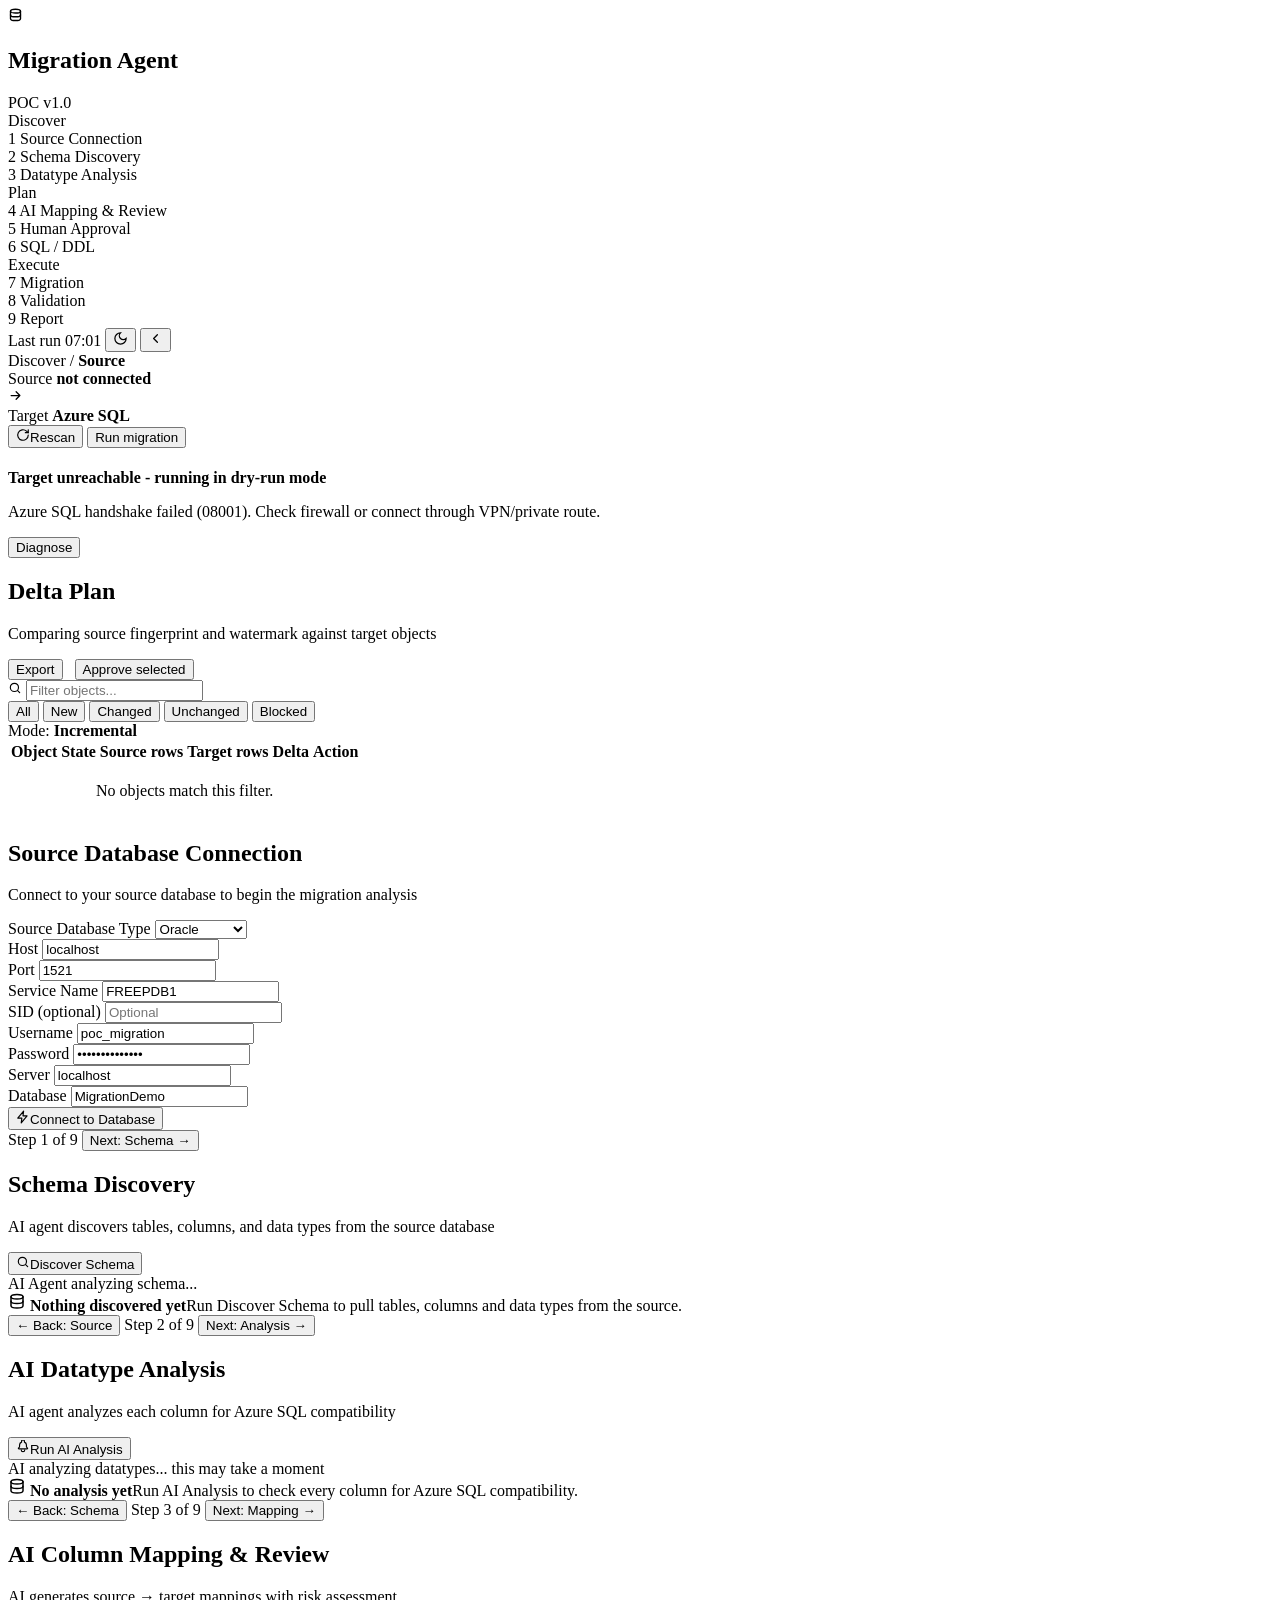
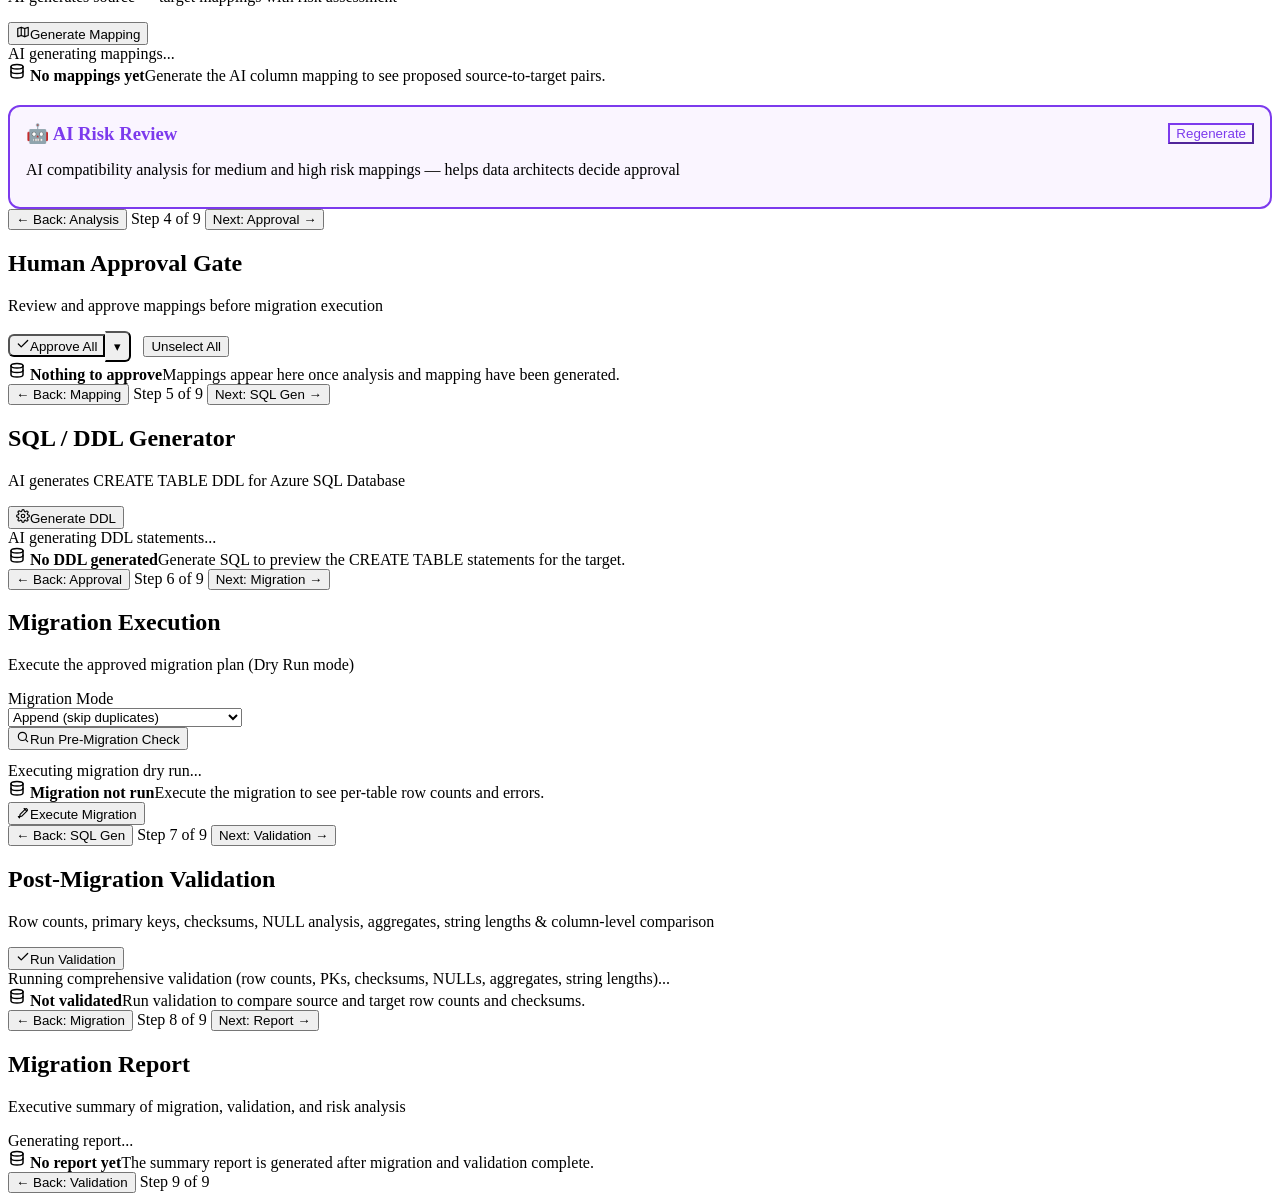
==== commit 9cf0a199: "Initial commit" ====
--- a/dashboard/templates/index.html
+++ b/dashboard/templates/index.html
@@ -3,16 +3,11 @@
 <head>
     <link rel="icon" href="data:image/svg+xml,<svg xmlns='http://www.w3.org/2000/svg' viewBox='0 0 100 100'><text y='.9em' font-size='90'>🤖</text></svg>">
     <meta charset="UTF-8">
-    <meta http-equiv="Cache-Control" content="no-cache, no-store, must-revalidate">
-    <meta http-equiv="Pragma" content="no-cache">
-    <meta http-equiv="Expires" content="0">
     <meta name="viewport" content="width=device-width, initial-scale=1.0">
     <title>AI Data Migration Agent</title>
     <link rel="stylesheet" href="/static/style.css">
-    <link rel="stylesheet" href="/static/theme_override.css">
     <link rel="preconnect" href="https://fonts.googleapis.com">
     <link href="https://fonts.googleapis.com/css2?family=Inter:wght@400;500;600;700&family=JetBrains+Mono:wght@400;500&display=swap" rel="stylesheet">
-    <link href="https://fonts.googleapis.com/css2?family=DM+Mono:wght@400;500&family=Manrope:wght@400;500;600;700;800&display=swap" rel="stylesheet">
 </head>
 <body>
 
@@ -24,38 +19,37 @@
 <nav class="top-nav" id="stepRail">
     <div class="nav-brand">
         <span class="nav-logo">
-            <span style="display:flex;gap:2px;align-items:flex-end;height:18px;">
-                <span style="display:block;width:4px;height:9px;background:#b7eed0;border-radius:2px 2px 0 0;"></span>
-                <span style="display:block;width:4px;height:15px;background:#d9f56a;border-radius:2px 2px 0 0;"></span>
-                <span style="display:block;width:4px;height:12px;background:#b7eed0;border-radius:2px 2px 0 0;"></span>
-            </span>
+            <svg width="15" height="15" viewBox="0 0 24 24" fill="none" stroke="currentColor" stroke-width="2.2" stroke-linecap="round" stroke-linejoin="round">
+                <ellipse cx="12" cy="5" rx="8" ry="3"/><path d="M4 5v6c0 1.7 3.6 3 8 3s8-1.3 8-3V5"/><path d="M4 11v6c0 1.7 3.6 3 8 3s8-1.3 8-3v-6"/>
+            </svg>
         </span>
         <div class="nav-brand-text">
-            <h1>Migration AI</h1>
+            <h1>Migration Agent</h1>
+            <span class="badge">POC v1.0</span>
         </div>
     </div>
     <div class="nav-steps" id="navSteps">
         <div class="nav-section">Discover</div>
         <div class="nav-step active" data-step="0" onclick="goToStep(0)" title="Source">
-            <span class="step-num"><span>1</span></span> <span class="nav-step-label">Connect Source</span>
+            <span class="step-num"><span>1</span></span> <span class="nav-step-label">Source Connection</span>
             <span class="step-meta" id="metaSource"></span>
         </div>
         <div class="nav-step" data-step="1" onclick="goToStep(1)" title="Schema">
-            <span class="step-num"><span>2</span></span> <span class="nav-step-label">Discover Schema</span>
+            <span class="step-num"><span>2</span></span> <span class="nav-step-label">Schema Discovery</span>
             <span class="step-meta" id="metaSchema"></span>
         </div>
         <div class="nav-step" data-step="2" onclick="goToStep(2)" title="Analysis">
-            <span class="step-num"><span>3</span></span> <span class="nav-step-label">Analyze Types</span>
+            <span class="step-num"><span>3</span></span> <span class="nav-step-label">Datatype Analysis</span>
             <span class="step-meta" id="metaAnalysis"></span>
         </div>
 
         <div class="nav-section">Plan</div>
         <div class="nav-step" data-step="3" onclick="goToStep(3)" title="Mapping">
-            <span class="step-num"><span>4</span></span> <span class="nav-step-label">Map Columns</span>
+            <span class="step-num"><span>4</span></span> <span class="nav-step-label">AI Mapping & Review</span>
             <span class="step-meta" id="metaMapping"></span>
         </div>
         <div class="nav-step" data-step="4" onclick="goToStep(4)" title="Approval">
-            <span class="step-num"><span>5</span></span> <span class="nav-step-label">Review & Approve</span>
+            <span class="step-num"><span>5</span></span> <span class="nav-step-label">Human Approval</span>
             <span class="step-meta" id="metaApproval"></span>
         </div>
         <div class="nav-step" data-step="5" onclick="goToStep(5)" title="SQL Gen">
@@ -93,33 +87,17 @@
 <!-- ============================================================
      TOPBAR
      ============================================================ -->
-<header class="topbar" style="background:#082b30;color:#f3f0e8;border:0;padding:0 5.5vw;height:68px;display:flex;align-items:center;justify-content:space-between;position:sticky;top:0;z-index:20;">
-    <a href="/" style="display:flex;align-items:center;gap:12px;text-decoration:none;color:#f3f0e8;font-family:'Manrope',sans-serif;font-size:15px;font-weight:800;letter-spacing:.22em;">
-        <span style="display:flex;gap:3px;align-items:flex-end;height:25px;">
-            <span style="display:block;width:6px;height:13px;background:#b7eed0;border-radius:3px 3px 0 0;"></span>
-            <span style="display:block;width:6px;height:21px;background:#d9f56a;border-radius:3px 3px 0 0;"></span>
-            <span style="display:block;width:6px;height:17px;background:#b7eed0;border-radius:3px 3px 0 0;"></span>
-        </span>
-        MIGRATION<span style="color:#0f7472;"> AI</span>
-    </a>
-    <div style="display:flex;align-items:center;gap:30px;">
-        <span style="font-family:'DM Mono',monospace;font-size:10px;letter-spacing:.09em;color:rgba(243,240,232,0.6);"><span style="color:#d9f56a;">PROJECT /</span> DATA MODERNIZATION</span>
-        <a href="/" style="font-family:'DM Mono',monospace;font-size:10px;letter-spacing:.09em;color:#b7eed0;text-decoration:none;">Back to overview <span style="color:#d9f56a;font-size:14px;margin-left:4px;">&#8598;</span></a>
-    </div>
+<header class="topbar">
+    <div class="crumb" id="crumb">Discover / <b>Source</b></div>
+    <div class="spacer"></div>
+    <div class="conn-pill"><span class="dot" id="srcDot"></span> Source <b id="srcName">not connected</b></div>
+    <span class="conn-arrow">
+        <svg width="15" height="15" viewBox="0 0 24 24" fill="none" stroke="currentColor" stroke-width="2" stroke-linecap="round" stroke-linejoin="round"><path d="M5 12h14M13 6l6 6-6 6"/></svg>
+    </span>
+    <div class="conn-pill" id="tgtPill" onclick="refreshTargetStatus()" title="Click to test target connectivity" style="cursor:pointer"><span class="dot" id="tgtDot"></span> Target <b id="tgtName">Azure SQL</b></div>
+    <button class="btn btn-outline btn-sm" onclick="rescanUiState()"><span class="btn-icon"><svg width="14" height="14" viewBox="0 0 24 24" fill="none" stroke="currentColor" stroke-width="2" stroke-linecap="round" stroke-linejoin="round"><path d="M21 12a9 9 0 1 1-3-6.7L21 8"/><path d="M21 3v5h-5"/></svg></span>Rescan</button>
+    <button class="btn btn-primary btn-sm" onclick="goToStep(6)">Run migration</button>
 </header>
-<!-- Connection status bar -->
-<div style="background:#071b20;padding:6px 5.5vw;display:flex;align-items:center;justify-content:center;gap:18px;border-bottom:1px solid rgba(183,238,208,0.1);">
-    <div style="display:flex;align-items:center;gap:6px;font-family:'DM Mono',monospace;font-size:10px;color:#b7eed0;letter-spacing:.05em;">
-        <span class="dot" id="srcDot"></span> Source <b id="srcName" style="color:#f3f0e8;margin-left:2px;">not connected</b>
-    </div>
-    <span style="color:rgba(183,238,208,0.3);font-size:12px;">→</span>
-    <div id="tgtPill" onclick="refreshTargetStatus()" title="Click to test target" style="display:flex;align-items:center;gap:6px;font-family:'DM Mono',monospace;font-size:10px;color:#b7eed0;letter-spacing:.05em;cursor:pointer;">
-        <span class="dot" id="tgtDot"></span> Target <b id="tgtName" style="color:#f3f0e8;margin-left:2px;">Azure SQL</b>
-    </div>
-    <span style="color:rgba(183,238,208,0.15);margin:0 4px;">|</span>
-    <button class="btn btn-sm" onclick="rescanUiState()" style="background:transparent;border:1px solid rgba(183,238,208,0.2);color:#b7eed0;font-size:9px;padding:2px 10px;border-radius:12px;cursor:pointer;">Rescan</button>
-    <button class="btn btn-sm" onclick="goToStep(6)" style="background:#d9f56a;color:#071b20;border:0;font-weight:700;font-size:9px;padding:3px 12px;border-radius:12px;cursor:pointer;">Run migration</button>
-</div>
 
 <!-- ============================================================
      MAIN CONTENT
@@ -142,7 +120,7 @@
             <div class="card-header">
                 <div>
                     <h2>Delta Plan</h2>
-                    <p class="card-subtitle" id="deltaSubtitle">Comparing source fingerprint and watermark against target objects</p>
+                    <p class="card-subtitle">Comparing source fingerprint and watermark against target objects</p>
                 </div>
                 <div>
                     <button class="btn btn-outline btn-sm">Export</button>
@@ -169,78 +147,75 @@
             <div id="deltaPreviewTable"></div>
         </div>
 
-                <div class="card">
+        <div class="card">
             <div class="card-header">
                 <div>
-                    <h2>Database Connection</h2>
-                    <p class="card-subtitle">Configure source and target databases</p>
+                    <h2>Source Database Connection</h2>
+                    <p class="card-subtitle">Connect to your source database to begin the migration analysis</p>
                 </div>
             </div>
 
-            <div style="display:grid;grid-template-columns:1fr 1fr;gap:24px;">
-            <!-- SOURCE -->
-            <div style="padding:20px;background:rgba(8,43,48,0.04);border-radius:10px;border:1px solid rgba(15,116,114,0.12);">
-                <h3 style="font-size:13px;font-weight:700;margin:0 0 16px;color:#082b30;">Source</h3>
-                <div class="form-group">
-                    <label>Database Type</label>
-                    <select class="form-control" id="sourceType" onchange="toggleSourceFields()">
-                        <option value="Oracle (Real)" selected>Oracle</option>
-                        <option value="SQL Server">SQL Server</option>
-                        <option value="Azure SQL">Azure SQL</option>
-                    </select>
-                </div>
-                <div id="oracleFields">
-<div class="form-row">
-                    <div class="form-group"><label>Server</label><input type="text" class="form-control" id="oraHost" value="localhost"></div>
-                    <div class="form-group"><label>Database</label><input type="text" class="form-control" id="oraService" value="FREEPDB1"></div>
-                </div>
-                <!-- Hidden fields for backend compatibility -->
-                </div>
-<input type="hidden" id="oraPort" value="1521">
-                <input type="hidden" id="oraSID" value="">
-                <input type="hidden" id="oraUser" value="poc_migration">
-                <input type="hidden" id="oraPass" value="Poc2026migrate">
-                <div id="sqlFields" class="hidden">
-                    <div class="form-row">
-                        <div class="form-group"><label>Server</label><input type="text" class="form-control" id="sqlServer" value="localhost"></div>
-                        <div class="form-group"><label>Database</label><input type="text" class="form-control" id="sqlDatabase" value="MigrationDemo"></div>
+            <div class="form-group">
+                <label>Source Database Type</label>
+                <select class="form-control" id="sourceType" onchange="toggleSourceFields()">
+                    <option value="Oracle (Real)">Oracle</option>
+                    <option value="SQL Server">SQL Server</option>
+                </select>
+            </div>
+
+            <div id="oracleFields" class="hidden">
+                <div class="form-row">
+                    <div class="form-group">
+                        <label>Host</label>
+                        <input type="text" class="form-control" id="oraHost" value="localhost">
+                    </div>
+                    <div class="form-group">
+                        <label>Port</label>
+                        <input type="number" class="form-control" id="oraPort" value="1521">
                     </div>
                 </div>
-                <div id="azureSqlFields" class="hidden">
-                    <div class="form-row">
-                        <div class="form-group"><label>Server</label><input type="text" class="form-control" id="azServer" value="dxcsqlmigpoc260812a.database.windows.net"></div>
-                        <div class="form-group"><label>Database</label><input type="text" class="form-control" id="azDatabase" value="MigrationTargetDB"></div>
+                <div class="form-row">
+                    <div class="form-group">
+                        <label>Service Name</label>
+                        <input type="text" class="form-control" id="oraService" value="FREEPDB1">
                     </div>
-                    <input type="hidden" id="azUser" value="sqladminuser">
-                    <input type="hidden" id="azPass" value="Sai99sai*">
-                </div>
-            </div>
-
-            <!-- TARGET -->
-            <div style="padding:20px;background:rgba(183,238,208,0.08);border-radius:10px;border:1px solid rgba(183,238,208,0.2);">
-                <h3 style="font-size:13px;font-weight:700;margin:0 0 16px;color:#082b30;">Target</h3>
-                <div class="form-group">
-                    <label>Database Type</label>
-                    <select class="form-control" id="targetType" onchange="updateTargetFields()">
-                        <option value="Azure SQL" selected>Azure SQL</option>
-                        <option value="SQL Server">SQL Server</option>
-                        <option value="Oracle">Oracle</option>
-                    </select>
+                    <div class="form-group">
+                        <label>SID (optional)</label>
+                        <input type="text" class="form-control" id="oraSID" placeholder="Optional">
+                    </div>
                 </div>
                 <div class="form-row">
-                    <div class="form-group"><label>Server</label><input type="text" class="form-control" id="tgtServer" value="dxcsqlmigpoc260812a.database.windows.net"></div>
-                    <div class="form-group"><label>Database</label><input type="text" class="form-control" id="tgtDatabase" value="MigrationTargetDB"></div>
+                    <div class="form-group">
+                        <label>Username</label>
+                        <input type="text" class="form-control" id="oraUser" value="poc_migration">
+                    </div>
+                    <div class="form-group">
+                        <label>Password</label>
+                        <input type="password" class="form-control" id="oraPass" value="Poc2026migrate">
+                    </div>
                 </div>
-                <input type="hidden" id="tgtUser" value="sqladminuser">
-            </div>
-            </div><!-- end grid -->
-
-            <div id="connectStatus"></div>
-            <button class="btn btn-primary" id="btnConnect" onclick="connectSource()" style="margin-top:18px;">
-                <span class="btn-icon"><svg width="14" height="14" viewBox="0 0 24 24" fill="none" stroke="currentColor" stroke-width="2" stroke-linecap="round" stroke-linejoin="round"><path d="M13 2L3 14h9l-1 8 10-12h-9l1-8z"/></svg></span>Connect to Database
+            </div>
+
+            
+            <div id="sqlFields" class="hidden">
+                <div class="form-row">
+                    <div class="form-group">
+                        <label>Server</label>
+                        <input type="text" class="form-control" id="sqlServer" value="localhost">
+                    </div>
+                    <div class="form-group">
+                        <label>Database</label>
+                        <input type="text" class="form-control" id="sqlDatabase" value="MigrationDemo">
+                    </div>
+                </div>
+            </div>
+
+<div id="connectStatus"></div>
+
+            <button class="btn btn-primary" id="btnConnect" onclick="connectSource()">
+                <span class="btn-icon"><svg width="14" height="14" viewBox="0 0 24 24" fill="none" stroke="currentColor" stroke-width="2" stroke-linecap="round" stroke-linejoin="round"><path d="M13 2L3 14h7l-1 8 10-12h-7l1-8z"/></svg></span>Connect to Database
             </button>
         </div>
-
 
         <div class="bottom-nav">
             <div></div>
@@ -286,7 +261,7 @@
             <div class="card-header">
                 <div>
                     <h2>AI Datatype Analysis</h2>
-                <p class="card-subtitle">AI agent analyzes each column for target database compatibility</p>
+                    <p class="card-subtitle">AI agent analyzes each column for Azure SQL compatibility</p>
                 </div>
                 <button class="btn btn-primary" id="btnAnalyze" onclick="runAnalysis()">
                     <span class="btn-icon"><svg width="14" height="14" viewBox="0 0 24 24" fill="none" stroke="currentColor" stroke-width="2" stroke-linecap="round" stroke-linejoin="round"><path d="M9.5 2.5a2 2 0 0 1 5 0v1.2a5.5 5.5 0 0 1 3.4 5.1v2.2a2.2 2.2 0 0 0 .6 1.5l1.1 1.1a1 1 0 0 1-.7 1.7H5.1a1 1 0 0 1-.7-1.7l1.1-1.1a2.2 2.2 0 0 0 .6-1.5V8.8a5.5 5.5 0 0 1 3.4-5.1z"/><path d="M9 17a3 3 0 0 0 6 0"/></svg></span>Run AI Analysis
@@ -319,7 +294,7 @@
         <div class="card">
             <div class="card-header">
                 <div>
-                    <h2>AI Column Mapping</h2>
+                    <h2>AI Column Mapping & Review</h2>
                     <p class="card-subtitle">AI generates source → target mappings with risk assessment</p>
                 </div>
                 <button class="btn btn-primary" id="btnMapping" onclick="generateMapping()">
@@ -335,6 +310,18 @@
             <div id="mappingMetrics" class="metrics-row hidden"></div>
             <div id="mappingTable" class="hidden">
                 <div class="table-container"></div>
+            </div>
+
+            <!-- AI Risk Recommendation Section (appears after mapping) -->
+            <div id="aiReviewSection" class="hidden" style="margin-top: 20px;">
+                <div style="border: 2px solid #7c3aed; border-radius: 12px; padding: 16px; background: var(--bg-card, #faf5ff);">
+                    <div style="display: flex; justify-content: space-between; align-items: center; margin-bottom: 12px;">
+                        <h3 style="margin: 0; color: #7c3aed;">🤖 AI Risk Review</h3>
+                        <button class="btn btn-sm" onclick="generateAllAIRecommendations()" style="color: #7c3aed; border-color: #7c3aed; background: transparent;">Regenerate</button>
+                    </div>
+                    <p class="card-subtitle" style="margin-bottom: 12px;">AI compatibility analysis for medium and high risk mappings — helps data architects decide approval</p>
+                    <div id="aiRecommendationResults"></div>
+                </div>
             </div>
         </div>
 
@@ -354,8 +341,18 @@
                     <p class="card-subtitle">Review and approve mappings before migration execution</p>
                 </div>
                 <div>
-                    <button class="btn btn-success btn-sm" onclick="approveAll()"><span class="btn-icon"><svg width="14" height="14" viewBox="0 0 24 24" fill="none" stroke="currentColor" stroke-width="2.2" stroke-linecap="round" stroke-linejoin="round"><path d="M20 6L9 17l-5-5"/></svg></span>Approve All</button>
-                    <button class="btn btn-outline btn-sm" onclick="approveLowRisk()" style="margin-left: 8px;">Approve Low Risk</button>
+                    <div style="display: inline-block; position: relative;">
+                        <button class="btn btn-success btn-sm" onclick="approveAll()" style="border-radius: 6px 0 0 6px;"><span class="btn-icon"><svg width="14" height="14" viewBox="0 0 24 24" fill="none" stroke="currentColor" stroke-width="2.2" stroke-linecap="round" stroke-linejoin="round"><path d="M20 6L9 17l-5-5"/></svg></span>Approve All</button><button class="btn btn-success btn-sm" onclick="toggleApproveDropdown(event)" style="border-radius: 0 6px 6px 0; border-left: 1px solid rgba(255,255,255,0.3); padding: 6px 8px;" title="Approve by risk level">▾</button>
+                        <div id="approveDropdown" style="display:none; position:absolute; right:0; top:100%; margin-top:4px; background:var(--bg-card,#fff); border:1px solid var(--border,#e5e7eb); border-radius:8px; box-shadow:0 4px 12px rgba(0,0,0,0.12); z-index:50; min-width:200px; overflow:hidden;">
+                            <div style="padding:4px;">
+                                <button class="btn btn-sm" onclick="approveByRisk('all');hideApproveDropdown()" style="width:100%; text-align:left; border:none; padding:8px 12px; border-radius:6px; font-size:13px;">✓ Approve All</button>
+                                <button class="btn btn-sm" onclick="approveByRisk('low');hideApproveDropdown()" style="width:100%; text-align:left; border:none; padding:8px 12px; border-radius:6px; font-size:13px;">🟢 Approve Low Risk</button>
+                                <button class="btn btn-sm" onclick="approveByRisk('medium');hideApproveDropdown()" style="width:100%; text-align:left; border:none; padding:8px 12px; border-radius:6px; font-size:13px;">🟡 Approve Medium Risk</button>
+                                <button class="btn btn-sm" onclick="approveByRisk('high');hideApproveDropdown()" style="width:100%; text-align:left; border:none; padding:8px 12px; border-radius:6px; font-size:13px;">🔴 Approve High Risk</button>
+                            </div>
+                        </div>
+                    </div>
+                    <button class="btn btn-outline btn-sm" onclick="unselectAll()" style="margin-left: 8px;">Unselect All</button>
                 </div>
             </div>
 
@@ -378,7 +375,7 @@
             <div class="card-header">
                 <div>
                     <h2>SQL / DDL Generator</h2>
-                    <p class="card-subtitle">Schema-aware DDL — only generates what's needed (CREATE, ALTER, or SKIP)</p>
+                    <p class="card-subtitle">AI generates CREATE TABLE DDL for Azure SQL Database</p>
                 </div>
                 <button class="btn btn-primary" id="btnDDL" onclick="generateDDL()">
                     <span class="btn-icon"><svg width="14" height="14" viewBox="0 0 24 24" fill="none" stroke="currentColor" stroke-width="2" stroke-linecap="round" stroke-linejoin="round"><circle cx="12" cy="12" r="3"/><path d="M19.4 15a1.7 1.7 0 0 0 .3 1.9l.1.1a2 2 0 1 1-2.8 2.8l-.1-.1a1.7 1.7 0 0 0-1.9-.3 1.7 1.7 0 0 0-1 1.5V21a2 2 0 1 1-4 0v-.2a1.7 1.7 0 0 0-1-1.5 1.7 1.7 0 0 0-1.9.3l-.1.1a2 2 0 1 1-2.8-2.8l.1-.1a1.7 1.7 0 0 0 .3-1.9 1.7 1.7 0 0 0-1.5-1H3a2 2 0 1 1 0-4h.2a1.7 1.7 0 0 0 1.5-1 1.7 1.7 0 0 0-.3-1.9l-.1-.1a2 2 0 1 1 2.8-2.8l.1.1a1.7 1.7 0 0 0 1.9.3h0a1.7 1.7 0 0 0 1-1.5V3a2 2 0 1 1 4 0v.2a1.7 1.7 0 0 0 1 1.5h0a1.7 1.7 0 0 0 1.9-.3l.1-.1a2 2 0 1 1 2.8 2.8l-.1.1a1.7 1.7 0 0 0-.3 1.9v0a1.7 1.7 0 0 0 1.5 1H21a2 2 0 1 1 0 4h-.2a1.7 1.7 0 0 0-1.4 1z"/></svg></span>Generate DDL
@@ -419,7 +416,7 @@
                         <option value="append">Append (skip duplicates)</option>
                         <option value="incremental">Incremental CDC (ORA_ROWSCN)</option>
                         <option value="truncate_reload">Truncate/Reload (delete + reload)</option>
-                        <option value="upsert" selected>Upsert (stage + merge)</option>
+                        <option value="upsert">Upsert (stage + merge)</option>
                     </select>
                 </div>
                 <div class="form-group" style="display:flex;align-items:flex-end;">
@@ -454,7 +451,7 @@
             <div class="card-header">
                 <div>
                     <h2>Post-Migration Validation</h2>
-                    <p class="card-subtitle">Automated validation checks to ensure data integrity</p>
+                    <p class="card-subtitle">Row counts, primary keys, checksums, NULL analysis, aggregates, string lengths &amp; column-level comparison</p>
                 </div>
                 <button class="btn btn-primary" id="btnValidate" onclick="runValidation()">
                     <span class="btn-icon"><svg width="14" height="14" viewBox="0 0 24 24" fill="none" stroke="currentColor" stroke-width="2.2" stroke-linecap="round" stroke-linejoin="round"><path d="M20 6L9 17l-5-5"/></svg></span>Run Validation
@@ -463,7 +460,7 @@
 
             <div id="validationLoading" class="loading-overlay">
                 <div class="spinner"></div>
-                <span>Running validation checks...</span>
+                <span>Running comprehensive validation (row counts, PKs, checksums, NULLs, aggregates, string lengths)...</span>
             </div>
 
             <div id="validationResult" class="hidden"></div>
@@ -482,15 +479,11 @@
             <div class="card-header">
                 <div>
                     <h2>Migration Report</h2>
-                    <p class="card-subtitle">Executive summary and final migration report</p>
+                    <p class="card-subtitle">Executive summary of migration, validation, and risk analysis</p>
                 </div>
-                <button class="btn btn-primary" id="btnReport" onclick="loadReport()">
-                    <span class="btn-icon"><svg width="14" height="14" viewBox="0 0 24 24" fill="none" stroke="currentColor" stroke-width="2" stroke-linecap="round" stroke-linejoin="round"><path d="M3 3v18h18"/><path d="M7 15l3-3 3 2 4-5"/></svg></span>Generate Report
-                </button>
-                <button class="btn btn-outline btn-sm" id="btnDownloadReport" onclick="downloadReport()" style="margin-left: 8px; display:none;">
+                <button class="btn btn-outline btn-sm" id="btnDownloadReport" onclick="downloadReport()" style="display:none;">
                     <span class="btn-icon"><svg width="14" height="14" viewBox="0 0 24 24" fill="none" stroke="currentColor" stroke-width="2" stroke-linecap="round" stroke-linejoin="round"><path d="M12 3v12"/><path d="M7 10l5 5 5-5"/><path d="M4 21h16"/></svg></span>Download Report
                 </button>
-
             </div>
 
             <div id="reportLoading" class="loading-overlay">
@@ -763,6 +756,27 @@
     return html + '</div>';
 }
 
+function showToast(msg, type) {
+    const colors = { success: '#059669', error: '#dc2626', info: '#2563eb', warning: '#d97706' };
+    const icons = { success: '✓', error: '✕', info: 'ℹ', warning: '⚠' };
+    const toast = document.createElement('div');
+    toast.style.cssText = `
+        position: fixed; bottom: 24px; right: 24px; z-index: 9999;
+        background: ${colors[type] || colors.info}; color: white;
+        padding: 12px 20px; border-radius: 8px; font-size: 14px;
+        font-weight: 500; box-shadow: 0 4px 12px rgba(0,0,0,0.2);
+        display: flex; align-items: center; gap: 8px;
+        animation: fadeIn 0.3s ease;
+    `;
+    toast.innerHTML = `<span>${icons[type] || ''}</span> ${msg}`;
+    document.body.appendChild(toast);
+    setTimeout(() => {
+        toast.style.opacity = '0';
+        toast.style.transition = 'opacity 0.3s ease';
+        setTimeout(() => toast.remove(), 300);
+    }, 3000);
+}
+
 function showLoading(id, show) {
     const el = document.getElementById(id);
     if (!el) return;
@@ -849,38 +863,14 @@
     const type = document.getElementById('sourceType').value;
     const oracleFields = document.getElementById('oracleFields');
     const sqlFields = document.getElementById('sqlFields');
-    const azureSqlFields = document.getElementById('azureSqlFields');
     oracleFields.classList.add('hidden');
     sqlFields.classList.add('hidden');
-    azureSqlFields.classList.add('hidden');
     if (type === 'Oracle (Real)') oracleFields.classList.remove('hidden');
     else if (type === 'SQL Server') sqlFields.classList.remove('hidden');
-    else if (type === 'Azure SQL') azureSqlFields.classList.remove('hidden');
     // Clear previous connection status
     document.getElementById('connectStatus').innerHTML = '';
-    updateTargetLabel();
-}
-
-function updateTargetFields() {
-    const targetType = document.getElementById('targetType').value;
-    const tgtName = document.getElementById('tgtName');
-    if (tgtName) tgtName.textContent = targetType;
-    const sourceType = document.getElementById('sourceType').value;
-    const subtitle = document.getElementById('deltaSubtitle');
-    if (subtitle) subtitle.textContent = `Migration path: ${sourceType} \u2192 ${targetType}`;
-
-    const tgtServer = document.getElementById('tgtServer');
-    const tgtDatabase = document.getElementById('tgtDatabase');
-    const defaults = {
-        'Azure SQL':  { server: 'dxcsqlmigpoc260812a.database.windows.net', database: 'MigrationTargetDB' },
-        'SQL Server': { server: 'localhost', database: 'MigrationDemo' },
-        'Oracle':     { server: 'localhost:1521', database: 'FREEPDB1' }
-    };
-    const d = defaults[targetType] || defaults['Azure SQL'];
-    if (tgtServer) tgtServer.value = d.server;
-    if (tgtDatabase) tgtDatabase.value = d.database;
-}
-function updateTargetLabel() { updateTargetFields(); }
+}
+
 
 function clearAllTabData() {
     // Clear all tab content when source changes
@@ -914,8 +904,7 @@
     btn.disabled = true;
     btn.innerHTML = '<div class="spinner"></div> Connecting...';
 
-    const targetType = document.getElementById('targetType').value;
-    const payload = { source_type: type, target_type: targetType };
+    const payload = { source_type: type };
     if (type === 'Oracle (Real)') {
         payload.host = document.getElementById('oraHost').value;
         payload.port = document.getElementById('oraPort').value;
@@ -926,11 +915,6 @@
     } else if (type === 'SQL Server') {
         payload.server = document.getElementById('sqlServer').value;
         payload.database = document.getElementById('sqlDatabase').value;
-    } else if (type === 'Azure SQL') {
-        payload.server = document.getElementById('azServer').value;
-        payload.database = document.getElementById('azDatabase').value;
-        payload.username = document.getElementById('azUser').value;
-        payload.password = document.getElementById('azPass').value;
     }
 
     const res = await apiCall('/api/connect', { method: 'POST', body: JSON.stringify(payload) });
@@ -948,17 +932,13 @@
         if (res.message) msg += `<br><em>${res.message}</em>`;
         showAlert('connectStatus', 'success', msg);
         setConnStatus('source', true, type);
-        setConnStatus('target', false, targetType);
         // Reset all step checkmarks (fresh start)
         completedSteps.clear();
         navSteps.forEach(n => n.classList.remove('completed'));
         clearAllTabData();
         markComplete(0);
         updateStatusBanner('ok', 'Source connected', `Connected using ${type}. Continue to Schema Discovery.`);
-        // Don't call loadState() here — it would re-mark steps from stale data.
-        // Step 0 is already marked above. Other steps will mark as user completes them.
-        updateDashboardStats();
-        fetchDeltaPlan();
+        await loadState();
         stampLastRun();
     } else {
         showAlert('connectStatus', 'error', `❌ ${res.error}`);
@@ -970,6 +950,70 @@
 // ============================================================
 // STEP 2: SCHEMA DISCOVERY
 // ============================================================
+let discoveredSchemaRows = [];
+let selectedSchemaObjects = new Set();
+let schemaPage = 0;
+const schemaPageSize = 100;
+
+function escapeHtml(value) {
+    return String(value ?? '').replace(/[&<>'"]/g, character => ({
+        '&': '&amp;', '<': '&lt;', '>': '&gt;', "'": '&#39;', '"': '&quot;'
+    }[character]));
+}
+
+function renderSchemaPage() {
+    const table = document.getElementById('schemaTable');
+    const hasMultiSchema = discoveredSchemaRows.some(r => r.schema_name);
+    const totalPages = Math.max(1, Math.ceil(discoveredSchemaRows.length / schemaPageSize));
+    schemaPage = Math.min(schemaPage, totalPages - 1);
+    const start = schemaPage * schemaPageSize;
+    const pageRows = discoveredSchemaRows.slice(start, start + schemaPageSize);
+    let html = `<div class="table-container"><table>
+        <thead><tr><th>Load</th>${hasMultiSchema ? '<th>Schema</th>' : ''}<th>Table</th><th>Column</th><th>Data Type</th><th>Nullable</th></tr></thead><tbody>`;
+    const seenTables = new Set();
+    discoveredSchemaRows.slice(0, start).forEach(r => {
+        const previousTable = r.table_name || r.TABLE_NAME || '';
+        const previousSchema = r.schema_name || '';
+        seenTables.add(previousSchema ? previousSchema + '.' + previousTable : previousTable);
+    });
+    pageRows.forEach(r => {
+        const tableName = r.table_name || r.TABLE_NAME || '';
+        const schemaName = r.schema_name || '';
+        const qualifiedName = schemaName ? schemaName + '.' + tableName : tableName;
+        const showSelector = !seenTables.has(qualifiedName);
+        seenTables.add(qualifiedName);
+        html += `<tr>
+            <td>${showSelector ? `<input type="checkbox" class="schema-table-select" value="${escapeHtml(qualifiedName)}" ${selectedSchemaObjects.has(qualifiedName) ? 'checked' : ''} onchange="toggleSchemaObject(this)" aria-label="Select ${escapeHtml(qualifiedName)} for migration">` : ''}</td>
+            ${hasMultiSchema ? `<td><span style="color: var(--text-muted, #6b7280); font-size: 12px;">${escapeHtml(schemaName)}</span></td>` : ''}
+            <td><strong>${escapeHtml(tableName)}</strong></td>
+            <td>${escapeHtml(r.column_name || r.COLUMN_NAME || '')}</td>
+            <td><code>${escapeHtml(r.data_type || r.DATA_TYPE || r.FULL_DATA_TYPE || '')}</code></td>
+            <td>${escapeHtml(r.nullable || r.IS_NULLABLE || r.NULLABLE || 'Y')}</td>
+        </tr>`;
+    });
+    html += '</tbody></table></div>';
+    html += `<div style="margin-top:12px;display:flex;align-items:center;gap:12px;flex-wrap:wrap;">
+        <button class="btn btn-primary" onclick="selectSchemaObjects()">Use selected objects</button>
+        <button class="btn btn-outline" onclick="changeSchemaPage(-1)" ${schemaPage === 0 ? 'disabled' : ''}>Previous</button>
+        <span class="card-subtitle">Page ${schemaPage + 1} of ${totalPages} (${start + 1}-${Math.min(start + schemaPageSize, discoveredSchemaRows.length)} of ${discoveredSchemaRows.length} columns)</span>
+        <button class="btn btn-outline" onclick="changeSchemaPage(1)" ${schemaPage >= totalPages - 1 ? 'disabled' : ''}>Next</button>
+        <span id="selectedObjectsStatus" class="card-subtitle">${selectedSchemaObjects.size} object(s) selected</span>
+    </div>`;
+    table.innerHTML = html;
+}
+
+function toggleSchemaObject(input) {
+    if (input.checked) selectedSchemaObjects.add(input.value);
+    else selectedSchemaObjects.delete(input.value);
+    const status = document.getElementById('selectedObjectsStatus');
+    if (status) status.textContent = `${selectedSchemaObjects.size} object(s) selected`;
+}
+
+function changeSchemaPage(delta) {
+    schemaPage += delta;
+    renderSchemaPage();
+}
+
 async function discoverSchema() {
     const btn = document.getElementById('btnDiscoverSchema');
     btn.disabled = true;
@@ -977,46 +1021,36 @@
     document.getElementById('schemaMetrics').classList.add('hidden');
     document.getElementById('schemaTable').classList.add('hidden');
 
-    const res = await apiCall('/api/discover_schema', { method: 'POST', body: '{}' });
+    const res = await apiCall('/api/discover_schema', { method: 'POST', body: JSON.stringify({}) });
 
     showLoading('schemaLoading', false);
     btn.disabled = false;
 
     if (res.success) {
         const schema = res.schema || res.data || [];
-        const tableSet = new Set(schema.map(r => r.table_name || r.TABLE_NAME || ''));
+        discoveredSchemaRows = schema;
+        schemaPage = 0;
+        const hasMultiSchema = schema.some(r => r.schema_name);
+        const tableSet = new Set(schema.map(r => {
+            const sn = r.schema_name || '';
+            const tn = r.table_name || r.TABLE_NAME || '';
+            return sn ? sn + '.' + tn : tn;
+        }));
         const tableCount = tableSet.size;
         const colCount = schema.length;
+        const schemaSet = new Set(schema.map(r => r.schema_name || '').filter(Boolean));
+        selectedSchemaObjects = tableSet;
 
         document.getElementById('schemaMetrics').classList.remove('hidden');
         document.getElementById('schemaMetrics').innerHTML = buildMetrics([
+            ...(schemaSet.size > 0 ? [{ label: 'Schemas', value: schemaSet.size, cls: '' }] : []),
             { label: 'Tables', value: tableCount, cls: 'success' },
             { label: 'Columns', value: colCount, cls: '' },
         ]);
 
         const table = document.getElementById('schemaTable');
         table.classList.remove('hidden');
-        let html = `<div class="table-container"><table>
-            <thead><tr><th>Load</th><th>Table</th><th>Column</th><th>Data Type</th><th>Nullable</th></tr></thead><tbody>`;
-        const seenTables = new Set();
-        schema.forEach(r => {
-            const tableName = r.table_name || r.TABLE_NAME || '';
-            const showSelector = !seenTables.has(tableName);
-            seenTables.add(tableName);
-            html += `<tr>
-                <td>${showSelector ? `<input type="checkbox" class="schema-table-select" value="${tableName}" checked aria-label="Select ${tableName} for migration">` : ''}</td>
-                <td><strong>${tableName}</strong></td>
-                <td>${r.column_name || r.COLUMN_NAME || ''}</td>
-                <td><code>${r.data_type || r.DATA_TYPE || r.FULL_DATA_TYPE || ''}</code></td>
-                <td>${r.nullable || r.IS_NULLABLE || r.NULLABLE || 'Y'}</td>
-            </tr>`;
-        });
-        html += '</tbody></table></div>';
-        html += `<div style="margin-top:12px;display:flex;align-items:center;gap:12px;">
-            <button class="btn btn-primary" onclick="selectSchemaObjects()">Use selected objects</button>
-            <span id="selectedObjectsStatus" class="card-subtitle">All discovered objects selected</span>
-        </div>`;
-        table.innerHTML = html;
+        renderSchemaPage();
         markComplete(1);
     } else {
         showAlert('schemaTable', 'error', res.error);
@@ -1025,7 +1059,7 @@
 }
 
 async function selectSchemaObjects() {
-    const tables = [...document.querySelectorAll('.schema-table-select:checked')].map(input => input.value);
+    const tables = [...selectedSchemaObjects];
     const res = await apiCall('/api/select_objects', {
         method: 'POST',
         body: JSON.stringify({ tables })
@@ -1142,6 +1176,8 @@
 
         renderMappingTable(mappings);
         markComplete(3);
+
+        generateAllAIRecommendations();
     } else {
         showAlert('mappingTable', 'error', res.error);
         document.getElementById('mappingTable').classList.remove('hidden');
@@ -1180,8 +1216,7 @@
     const unchangedTables = (deltaData || [])
         .filter(r => r.state === 'unchanged')
         .map(r => r.object);
-    const targetType = (document.getElementById('targetType') || {}).value;
-    const res = await apiCall('/api/generate_ddl', { method: 'POST', body: JSON.stringify({ unchanged_tables: unchangedTables, target_type: targetType }) });
+    const res = await apiCall('/api/generate_ddl', { method: 'POST', body: JSON.stringify({ unchanged_tables: unchangedTables }) });
 
     showLoading('ddlLoading', false);
     btn.disabled = false;
@@ -1190,97 +1225,56 @@
         const ddlEl = document.getElementById('ddlContent');
         ddlEl.classList.remove('hidden');
         const statements = res.statements || res.ddl || [];
+        const createCount = res.create_count || 0;
+        const alterCount = res.alter_count || 0;
+        const noChangeCount = res.no_change_count || 0;
+        const actionDetails = res.ddl_action_details || [];
         const skippedNote = (res.skipped_unchanged && res.skipped_unchanged.length)
             ? `<p class="card-subtitle">Skipped ${res.skipped_unchanged.length} unchanged table(s): ${res.skipped_unchanged.join(', ')}</p>`
             : '';
-        let html = `${skippedNote}<div class="metrics-row" style="margin-bottom: 20px">
+        let infoBanner = '';
+        if (res.target_reachable === false) {
+            infoBanner = '<div style="background: #fef3c7; border: 1px solid #f59e0b; border-radius: 8px; padding: 12px 16px; margin-bottom: 16px; font-size: 13px; color: #92400e;">⚠️ <strong>Target Azure SQL not reachable</strong> — generating CREATE TABLE statements for all tables. Connect the target database for smart ALTER/No-Change detection.</div>';
+        } else if (noChangeCount > 0 && createCount === 0 && alterCount === 0) {
+            infoBanner = '<div style="background: #dbeafe; border: 1px solid #3b82f6; border-radius: 8px; padding: 12px 16px; margin-bottom: 16px; font-size: 13px; color: #1e40af;">ℹ️ All tables already exist in the target with matching columns — no DDL changes needed.</div>';
+        } else if (noChangeCount > 0) {
+            infoBanner = `<div style="background: #dbeafe; border: 1px solid #3b82f6; border-radius: 8px; padding: 12px 16px; margin-bottom: 16px; font-size: 13px; color: #1e40af;">ℹ️ ${noChangeCount} table(s) already exist in the target with all columns — only new/changed tables have DDL generated.</div>`;
+        }
+        let html = `${infoBanner}${skippedNote}<div class="metrics-row" style="margin-bottom: 20px">
             ${buildMetrics([
-                    { label: 'Total Objects', value: (res.table_summary || []).length || res.count || 0, cls: 'success' },
-                    { label: 'CREATE', value: (res.table_summary || []).filter(t => t.action === 'CREATE TABLE').length, cls: 'success' },
-                    { label: 'ALTER', value: (res.table_summary || []).filter(t => t.action === 'ALTER TABLE').length, cls: res.table_summary?.some(t => t.action === 'ALTER TABLE') ? 'info' : '' },
-                    { label: 'No Changes', value: (res.table_summary || []).filter(t => t.action && t.action.startsWith('SKIP')).length, cls: '' },
-                    { label: 'DROP', value: (res.table_summary || []).filter(t => t.action && t.action.startsWith('DROP')).length, cls: (res.table_summary || []).some(t => t.action && t.action.startsWith('DROP')) ? 'error' : '' },
-                ])}
+                { label: 'Total Tables', value: statements.length || res.count || 0, cls: 'success' },
+                { label: 'CREATE', value: createCount, cls: createCount > 0 ? 'success' : '' },
+                { label: 'ALTER', value: alterCount, cls: alterCount > 0 ? 'warning' : '' },
+                { label: 'No Change', value: noChangeCount, cls: '' },
+            ])}
         </div>`;
 
         statements.forEach((stmt, idx) => {
+            let tableName, ddl;
             if (typeof stmt === 'string') {
-                const escaped = stmt.replace(/</g, '&lt;').replace(/>/g, '&gt;');
-                // Section headers (comment-only lines like "-- ALTER TABLE statements...")
-                if (stmt.trim().startsWith('-- =')) {
-                    return; // skip separator lines
-                }
-                // Unchanged table skip notes
-                const skipMatch = stmt.match(/-- SKIP: \[dbo\]\.\[(\w+)\]/i);
-                if (skipMatch) {
-                    html += `<div style="display:flex;align-items:center;gap:8px;padding:10px 16px;margin:8px 0;border-radius:8px;background:rgba(76,175,80,0.08);border:1px solid rgba(76,175,80,0.2);">
-                        <span style="font-size:1.2em">✅</span>
-                        <span><strong>${skipMatch[1]}</strong> — no schema changes, DDL not required</span>
-                    </div>`;
-                    return;
-                }
-                // DROP TABLE (orphaned tables — requires approval) — check BEFORE generic comments
-                const dropMatch = stmt.match(/-- DROP TABLE \[dbo\]\.\[(\w+)\]/i) || stmt.match(/-- DROP TABLE \[DBO\]\.\[(\w+)\]/i);
-                if (dropMatch) {
-                    const dropTable = dropMatch[1];
-                    html += `<div style="display:flex;align-items:center;justify-content:space-between;gap:8px;padding:12px 16px;margin:8px 0;border-radius:8px;background:rgba(244,67,54,0.08);border:1px solid rgba(244,67,54,0.3);">
-                        <div style="display:flex;align-items:center;gap:8px;">
-                            <span style="font-size:1.3em">🗑️</span>
-                            <span><strong>${dropTable}</strong> — table no longer exists in source.</span>
-                        </div>
-                        <button class="btn btn-outline" style="border-color:rgba(244,67,54,0.6);color:#f44336;font-size:0.85em;padding:6px 16px;cursor:pointer;" onclick="approveDropTable('${dropTable}')">⚠️ Approve & Drop</button>
-                    </div>`;
-                    return;
-                }
-                // Section title comments (e.g. "-- Unchanged tables (no DDL required)")
-                if (stmt.trim().startsWith('-- ') && !stmt.trim().startsWith('-- REVIEW:')) {
-                    const title = stmt.replace(/^--\s*/, '').trim();
-                    if (title) {
-                        html += `<h4 style="margin:20px 0 8px;color:var(--text-secondary,#aaa);font-size:0.85em;text-transform:uppercase;letter-spacing:0.5px;">${title}</h4>`;
-                    }
-                    return;
-                }
-                // CREATE TABLE
-                const createMatch = stmt.match(/CREATE TABLE \[?dbo\]?\.\[?(\w+)\]?/i);
-                if (createMatch) {
-                    html += `<h4 style="margin: 16px 0 8px;">🆕 ${createMatch[1]} <span style="font-size:0.8em;color:var(--text-secondary,#888);">(CREATE TABLE)</span></h4>
-                             <div class="code-block"><pre>${escaped}</pre></div>`;
-                    return;
-                }
-                // ALTER TABLE ADD
-                const alterAddMatch = stmt.match(/ALTER TABLE \[?dbo\]?\.\[?(\w+)\]?\s+ADD\s+\[?(\w+)\]?/i);
-                if (alterAddMatch) {
-                    html += `<h4 style="margin: 16px 0 8px;">🔧 ${alterAddMatch[1]} <span style="font-size:0.8em;color:var(--accent-blue,#4fc3f7);">ADD COLUMN: ${alterAddMatch[2]}</span></h4>
-                             <div class="code-block"><pre>${escaped}</pre></div>`;
-                    return;
-                }
-                // ALTER TABLE ALTER COLUMN
-                const alterModMatch = stmt.match(/ALTER TABLE \[?dbo\]?\.\[?(\w+)\]?\s+ALTER\s+COLUMN/i);
-                if (alterModMatch) {
-                    html += `<h4 style="margin: 16px 0 8px;">🔧 ${alterModMatch[1]} <span style="font-size:0.8em;color:var(--accent-yellow,#ffd54f);">MODIFY COLUMN</span></h4>
-                             <div class="code-block"><pre>${escaped}</pre></div>`;
-                    return;
-                }
-                // REVIEW comments (removed columns)
-                if (stmt.trim().startsWith('-- REVIEW:')) {
-                    html += `<div style="display:flex;align-items:center;gap:8px;padding:10px 16px;margin:8px 0;border-radius:8px;background:rgba(255,152,0,0.08);border:1px solid rgba(255,152,0,0.2);">
-                        <span style="font-size:1.2em">⚠️</span>
-                        <span style="font-size:0.9em;">${escaped.replace('-- REVIEW: ', '')}</span>
-                    </div>`;
-                    return;
-                }
-                // (DROP TABLE check moved above)
-                // Fallback: generic DDL
-                const genericMatch = stmt.match(/\[?(\w+)\]?/);
-                const name = genericMatch ? genericMatch[1] : `Statement ${idx + 1}`;
-                html += `<h4 style="margin: 16px 0 8px;">📋 ${name}</h4>
-                         <div class="code-block"><pre>${escaped}</pre></div>`;
+                const match = stmt.match(/CREATE TABLE \[?dbo\]?\.\[?(\w+)\]?/i);
+                const alterMatch = !match && stmt.match(/ALTER TABLE \[?dbo\]?\.\[?(\w+)\]?/i);
+                const commentMatch = !match && !alterMatch && stmt.match(/-- Table \[(\w+)\]/);
+                tableName = match ? match[1]
+                           : alterMatch ? alterMatch[1]
+                           : commentMatch ? commentMatch[1] : `Table ${idx + 1}`;
+                ddl = stmt.replace(/</g, '&lt;').replace(/>/g, '&gt;');
             } else {
-                const tableName = stmt.table_name || 'Unknown';
-                const ddl = (stmt.ddl || stmt.sql || JSON.stringify(stmt, null, 2)).replace(/</g, '&lt;').replace(/>/g, '&gt;');
-                html += `<h4 style="margin: 16px 0 8px;">📋 ${tableName}</h4>
-                         <div class="code-block"><pre>${ddl}</pre></div>`;
+                tableName = stmt.table_name || 'Unknown';
+                ddl = (stmt.ddl || stmt.sql || JSON.stringify(stmt, null, 2)).replace(/</g, '&lt;').replace(/>/g, '&gt;');
             }
+            const detail = actionDetails[idx] || {};
+            const action = detail.action || 'create';
+            let actionBadge = '';
+            if (action === 'create') {
+                actionBadge = '<span class="badge-status badge-pass" style="margin-left: 8px;">🆕 CREATE</span>';
+            } else if (action === 'alter') {
+                actionBadge = '<span class="badge-status badge-medium" style="margin-left: 8px;">🔧 ALTER</span>';
+            } else if (action === 'no_change') {
+                actionBadge = '<span class="badge-status" style="margin-left: 8px; background: #e5e7eb; color: #555;">✓ No Change</span>';
+            }
+            html += `<h4 style="margin: 16px 0 8px;">📋 ${tableName} ${actionBadge}</h4>
+                     <div class="code-block"><pre>${ddl}</pre></div>`;
         });
 
         html += `<button class="btn btn-outline" style="margin-top: 16px;" onclick="downloadDDL()">⬇️ Download DDL</button>`;
@@ -1292,46 +1286,8 @@
     }
 }
 
-async function approveDropTable(tableName) {
-    if (!confirm('⚠️ Are you sure you want to DROP TABLE [' + tableName + '] from the target database? This cannot be undone.')) {
-        return;
-    }
-    try {
-        const res = await apiCall('/api/drop_orphaned_tables', {
-            method: 'POST',
-            body: JSON.stringify({ tables: [tableName] })
-        });
-        if (res.success) {
-            alert('✅ ' + res.message);
-            // Refresh DDL view
-            generateDDL();
-        } else {
-            alert('❌ ' + (res.error || 'Drop failed'));
-        }
-    } catch (e) {
-        alert('❌ Error: ' + e.message);
-    }
-}
-
-async function downloadDDL() {
-    try {
-        const response = await fetch('/api/download_ddl');
-        if (!response.ok) {
-            alert('DDL file not available. Generate DDL first.');
-            return;
-        }
-        const blob = await response.blob();
-        const url = window.URL.createObjectURL(blob);
-        const a = document.createElement('a');
-        a.href = url;
-        a.download = 'migration_ddl.sql';
-        document.body.appendChild(a);
-        a.click();
-        document.body.removeChild(a);
-        window.URL.revokeObjectURL(url);
-    } catch (e) {
-        alert('Download failed: ' + e.message);
-    }
+function downloadDDL() {
+    window.location.href = '/api/download_ddl';
 }
 
 // ============================================================
@@ -1344,6 +1300,9 @@
         const total = mappings.length;
         const approved = mappings.filter(m => m.approved).length;
         const pending = total - approved;
+        const lowCount = mappings.filter(m => (m.risk || m.risk_level || '').toLowerCase() === 'low').length;
+        const medCount = mappings.filter(m => (m.risk || m.risk_level || '').toLowerCase() === 'medium').length;
+        const highCount = mappings.filter(m => (m.risk || m.risk_level || '').toLowerCase() === 'high').length;
         const metricsEl = document.getElementById('approvalMetrics');
         if (metricsEl) {
             metricsEl.classList.remove('hidden');
@@ -1351,6 +1310,9 @@
                 { label: 'Total', value: total, cls: '' },
                 { label: 'Approved', value: approved, cls: 'success' },
                 { label: 'Pending', value: pending, cls: pending > 0 ? 'warning' : 'success' },
+                { label: 'Low Risk', value: lowCount, cls: 'success' },
+                { label: 'Medium Risk', value: medCount, cls: 'warning' },
+                { label: 'High Risk', value: highCount, cls: highCount > 0 ? 'fail' : 'success' },
             ]);
         }
         const tableEl = document.getElementById('approvalTable');
@@ -1365,26 +1327,345 @@
     if (res.success) {
         refreshApprovalView(res);
         markComplete(4);
-    }
-}
-
-async function approveLowRisk() {
-    const res = await apiCall('/api/approve_mapping', { method: 'POST', body: JSON.stringify({ action: 'approve_low_risk' }) });
+        showToast('All mappings approved', 'success');
+    } else {
+        showToast(res.error || 'Failed to approve', 'error');
+    }
+}
+
+async function unselectAll() {
+    const res = await apiCall('/api/approve_mapping', { method: 'POST', body: JSON.stringify({ action: 'unselect_all' }) });
     if (res.success) {
         refreshApprovalView(res);
-        markComplete(4);
+        showToast('All mappings unselected', 'info');
+    } else {
+        showToast(res.error || 'Failed to unselect', 'error');
+    }
+}
+
+async function generateAllAIRecommendations() {
+    const section = document.getElementById('aiReviewSection');
+    const resultsEl = document.getElementById('aiRecommendationResults');
+    section.classList.remove('hidden');
+    resultsEl.innerHTML = '<div style="text-align:center;padding:20px;color:#7c3aed;"><div class="spinner" style="margin:0 auto 8px;"></div>Analyzing risk mappings with AI...</div>';
+
+    try {
+        // Fetch full mappings list to calculate low risk count
+        try {
+            const stateRes = await apiCall('/api/state');
+            window._allMappings = stateRes.mappings || [];
+        } catch(e) { window._allMappings = []; }
+
+        const res = await apiCall('/api/ai_risk_recommendation', { method: 'POST', body: JSON.stringify({}) });
+        if (res.success && res.recommendations && res.recommendations.length > 0) {
+            showAIRecommendationPanel(res.recommendations);
+        } else {
+            resultsEl.innerHTML = '<div style="padding:12px;text-align:center;color:#6b7280;">All mappings are low risk — no medium or high risk items to review.</div>';
+        }
+    } catch (err) {
+        resultsEl.innerHTML = `<div class="alert alert-error">AI analysis failed: ${err.message}</div>`;
+    }
+}
+
+function showAIRecommendationPanel(recs) {
+    const resultsEl = document.getElementById('aiRecommendationResults');
+
+    // Risk counts
+    const highRisk = recs.filter(r => (r.risk || '').toLowerCase() === 'high');
+    const medRisk = recs.filter(r => (r.risk || '').toLowerCase() === 'medium');
+    const approveCount = recs.filter(r => r.ai_recommendation === 'approve').length;
+    const rejectCount = recs.length - approveCount;
+
+    const totalMappings = window._allMappings ? window._allMappings.length : 0;
+    const lowRiskCount = totalMappings - recs.length;
+
+    // Group by table name
+    const tableGroups = {};
+    recs.forEach(rec => {
+        const tbl = rec.table || 'UNKNOWN';
+        if (!tableGroups[tbl]) tableGroups[tbl] = [];
+        tableGroups[tbl].push(rec);
+    });
+    const tableNames = Object.keys(tableGroups).sort();
+
+    let html = '';
+
+    // Metrics row (always visible)
+    html += `<div class="metrics-row" style="margin-bottom: 12px;">
+        ${buildMetrics([
+            { label: 'Total Mappings', value: totalMappings || recs.length, cls: '' },
+            { label: 'Low Risk (Auto-approved)', value: lowRiskCount, cls: 'success' },
+            { label: 'High Risk', value: highRisk.length, cls: highRisk.length > 0 ? 'fail' : 'success' },
+            { label: 'Medium Risk', value: medRisk.length, cls: medRisk.length > 0 ? 'warning' : 'success' },
+            { label: 'AI Approve', value: approveCount, cls: 'success' },
+            { label: 'AI Reject', value: rejectCount, cls: rejectCount > 0 ? 'fail' : 'success' },
+        ])}
+    </div>`;
+
+    // Filter row + action buttons
+    html += `<div style="display: flex; justify-content: space-between; align-items: center; flex-wrap: wrap; gap: 8px; margin-bottom: 12px;">
+        <div style="display: flex; gap: 8px; align-items: center;">
+            <select id="aiFilterTable" onchange="filterAIDetails()" style="font-size: 12px; padding: 5px 8px; border-radius: 6px; border: 1px solid var(--border, #d1d5db);">
+                <option value="all">All Tables (${tableNames.length})</option>
+                ${tableNames.map(t => `<option value="${t}">${t} (${tableGroups[t].length})</option>`).join('')}
+            </select>
+            <select id="aiFilterRisk" onchange="filterAIDetails()" style="font-size: 12px; padding: 5px 8px; border-radius: 6px; border: 1px solid var(--border, #d1d5db);">
+                <option value="all">All Risk Levels</option>
+                <option value="high">🔴 High Risk Only</option>
+                <option value="medium">🟡 Medium Risk Only</option>
+            </select>
+        </div>
+        <div style="display: flex; gap: 8px;">
+            <button class="btn btn-sm btn-outline" id="aiDetailsToggleBtn" onclick="toggleAIDetails()" style="font-size: 12px; color: #7c3aed; border-color: #7c3aed;">
+                ▼ Show Details (${recs.length} mappings)
+            </button>
+            <button class="btn btn-sm btn-outline" onclick="downloadRiskReportExcel()" style="font-size: 12px; color: #059669; border-color: #059669;">
+                📄 Download Excel Report
+            </button>
+        </div>
+    </div>`;
+
+    // Detail panel (hidden by default) — table accordion
+    html += '<div id="aiDetailsPanel" style="display: none;">';
+
+    tableNames.forEach((tbl, idx) => {
+        const cols = tableGroups[tbl];
+        const tblHigh = cols.filter(r => (r.risk || '').toLowerCase() === 'high').length;
+        const tblMed = cols.filter(r => (r.risk || '').toLowerCase() === 'medium').length;
+        const riskSummary = [
+            tblHigh > 0 ? `<span style="color:#dc2626;">🔴${tblHigh}</span>` : '',
+            tblMed > 0 ? `<span style="color:#d97706;">🟡${tblMed}</span>` : ''
+        ].filter(Boolean).join(' ');
+
+        // First table with high risk auto-expanded; others collapsed
+        const isExpanded = (idx === 0 && tblHigh > 0);
+
+        html += `<div class="ai-table-group" data-table="${tbl}" style="margin-bottom: 8px; border: 1px solid var(--border, #e5e7eb); border-radius: 8px; overflow: hidden;">
+            <div onclick="toggleTableAccordion('aiTblBody_${idx}')" style="display: flex; justify-content: space-between; align-items: center; padding: 10px 14px; background: var(--bg-page, #f9fafb); cursor: pointer; user-select: none;">
+                <div style="display: flex; align-items: center; gap: 8px;">
+                    <span class="ai-tbl-arrow" id="aiTblArrow_${idx}" style="font-size: 11px; transition: transform 0.2s;">${isExpanded ? '▼' : '▶'}</span>
+                    <strong style="font-size: 14px;">${tbl}</strong>
+                    <span style="font-size: 12px; color: var(--text-muted, #6b7280);">(${cols.length} columns)</span>
+                </div>
+                <div style="display: flex; gap: 8px; font-size: 12px;">${riskSummary}</div>
+            </div>
+            <div id="aiTblBody_${idx}" style="display: ${isExpanded ? 'block' : 'none'}; padding: 8px 14px 12px;">
+                ${renderRecommendationCards(cols)}
+            </div>
+        </div>`;
+    });
+
+    html += '</div>';
+
+    window._aiRiskRecs = recs;
+    resultsEl.innerHTML = html;
+}
+
+function toggleTableAccordion(bodyId) {
+    const body = document.getElementById(bodyId);
+    const arrowId = bodyId.replace('aiTblBody_', 'aiTblArrow_');
+    const arrow = document.getElementById(arrowId);
+    if (body.style.display === 'none') {
+        body.style.display = 'block';
+        if (arrow) arrow.textContent = '▼';
+    } else {
+        body.style.display = 'none';
+        if (arrow) arrow.textContent = '▶';
+    }
+}
+
+function filterAIDetails() {
+    const tblFilter = document.getElementById('aiFilterTable').value;
+    const riskFilter = document.getElementById('aiFilterRisk').value;
+    const groups = document.querySelectorAll('.ai-table-group');
+    groups.forEach(g => {
+        const tbl = g.getAttribute('data-table');
+        const matchTable = (tblFilter === 'all' || tbl === tblFilter);
+        g.style.display = matchTable ? 'block' : 'none';
+
+        // Filter cards within visible tables
+        if (matchTable && riskFilter !== 'all') {
+            g.querySelectorAll('.ai-rec-card').forEach(card => {
+                const cardRisk = (card.getAttribute('data-risk') || '').toLowerCase();
+                card.style.display = (cardRisk === riskFilter) ? 'block' : 'none';
+            });
+        } else if (matchTable) {
+            g.querySelectorAll('.ai-rec-card').forEach(card => card.style.display = 'block');
+        }
+    });
+
+    // Auto-expand the detail panel if filters are active
+    const panel = document.getElementById('aiDetailsPanel');
+    if ((tblFilter !== 'all' || riskFilter !== 'all') && panel.style.display === 'none') {
+        panel.style.display = 'block';
+        const btn = document.getElementById('aiDetailsToggleBtn');
+        if (btn) btn.innerHTML = '▲ Hide Details';
+    }
+}
+
+function renderRecommendationCards(recs) {
+    let html = '';
+    recs.forEach(rec => {
+        const recColor = rec.ai_recommendation === 'approve' ? '#059669' : '#dc2626';
+        const recLabel = rec.ai_recommendation === 'approve' ? '✅ Safe to Approve' : '⚠️ Needs Review';
+        const bgColor = rec.ai_recommendation === 'approve' ? 'var(--bg-card, #f0fdf4)' : 'var(--bg-card, #fef2f2)';
+        html += `<div class="ai-rec-card" data-risk="${(rec.risk || '').toLowerCase()}" style="background: ${bgColor}; border-radius: 8px; padding: 12px; margin-bottom: 10px; border-left: 4px solid ${recColor};">
+            <div style="display: flex; justify-content: space-between; align-items: center; margin-bottom: 6px;">
+                <strong>${rec.column}</strong>
+                <span style="color: ${recColor}; font-weight: 600; font-size: 13px;">${recLabel}</span>
+            </div>
+            <div style="font-size: 13px; color: var(--text-muted, #555); margin-bottom: 4px;">
+                <code>${rec.source_type}</code> → <code>${rec.target_type}</code>
+                ${riskBadge(rec.risk)}
+            </div>`;
+        if (rec.compatibility_issues && rec.compatibility_issues.length) {
+            html += '<div style="font-size: 12px; margin-top: 6px;">';
+            rec.compatibility_issues.forEach(issue => {
+                html += `<div style="color: #b45309; margin-bottom: 2px;">⚡ ${issue}</div>`;
+            });
+            html += '</div>';
+        }
+        html += `<div style="font-size: 12px; color: var(--text-primary, #374151); margin-top: 6px; background: var(--bg-page, #f0fdf4); padding: 6px 8px; border-radius: 6px;">
+            💡 <strong>Solution:</strong> ${rec.ai_solution}
+        </div>`;
+        if (rec.reasoning) {
+            html += `<div style="font-size: 11px; color: var(--text-muted, #6b7280); margin-top: 4px; font-style: italic;">
+                📋 ${rec.reasoning}
+            </div>`;
+        }
+        html += `<div style="margin-top: 8px; display: flex; gap: 8px;">
+            <button class="btn btn-sm btn-success" onclick="setApproval(${rec.index}, true)" style="font-size: 12px;">✓ Approve</button>
+            <button class="btn btn-sm btn-outline" onclick="setApproval(${rec.index}, false)" style="font-size: 12px; color: #dc2626; border-color: #dc2626;">✗ Reject</button>
+        </div></div>`;
+    });
+    return html;
+}
+
+// ── AI Details toggle (expand/collapse) ──
+function toggleAIDetails() {
+    const panel = document.getElementById('aiDetailsPanel');
+    const btn = document.getElementById('aiDetailsToggleBtn');
+    if (panel.style.display === 'none') {
+        panel.style.display = 'block';
+        btn.innerHTML = '▲ Hide Details';
+    } else {
+        panel.style.display = 'none';
+        const count = (window._aiRiskRecs || []).length;
+        btn.innerHTML = `▼ Show Details (${count} mappings)`;
+    }
+}
+
+// ── Download AI Risk Report as Excel ──
+function downloadRiskReportExcel() {
+    const recs = window._aiRiskRecs;
+    if (!recs || recs.length === 0) {
+        showToast('No risk recommendations to export', 'error');
+        return;
+    }
+
+    // Include low risk mappings (auto-approved, not in recs) from full mappings state
+    const allMappings = window._allMappings || [];
+    const recIndices = new Set(recs.map(r => r.index));
+    const lowRiskRows = allMappings
+        .map((m, i) => ({ ...m, index: i }))
+        .filter(m => !recIndices.has(m.index))
+        .map(m => [
+            csvEscape(m.source_table || ''), csvEscape(m.source_column || ''),
+            csvEscape(m.source_type || ''), csvEscape(m.target_type || ''),
+            csvEscape('Low'), csvEscape('auto-approved'),
+            csvEscape(''), csvEscape('No issues detected — auto-approved'), csvEscape('')
+        ].join(','));
+
+    // Build CSV content (Excel-compatible with UTF-8 BOM)
+    const headers = ['Table', 'Column', 'Source Type', 'Target Type', 'Risk Level', 'AI Recommendation', 'Compatibility Issues', 'AI Solution', 'Reasoning'];
+    const csvRows = [headers.join(',')];
+
+    recs.forEach(rec => {
+        const issues = (rec.compatibility_issues || []).join('; ');
+        const row = [
+            csvEscape(rec.table || ''),
+            csvEscape(rec.column || ''),
+            csvEscape(rec.source_type || ''),
+            csvEscape(rec.target_type || ''),
+            csvEscape(rec.risk || ''),
+            csvEscape(rec.ai_recommendation || ''),
+            csvEscape(issues),
+            csvEscape(rec.ai_solution || ''),
+            csvEscape(rec.reasoning || '')
+        ];
+        csvRows.push(row.join(','));
+    });
+
+    // Append low risk rows
+    lowRiskRows.forEach(r => csvRows.push(r));
+
+    const BOM = '\uFEFF';
+    const csvContent = BOM + csvRows.join('\n');
+    const blob = new Blob([csvContent], { type: 'text/csv;charset=utf-8;' });
+    const url = URL.createObjectURL(blob);
+    const a = document.createElement('a');
+    a.href = url;
+    a.download = `AI_Risk_Review_Report_${new Date().toISOString().slice(0,10)}.csv`;
+    a.click();
+    URL.revokeObjectURL(url);
+    showToast('Risk report downloaded — open in Excel to filter & review', 'success');
+}
+
+function csvEscape(val) {
+    const s = String(val || '');
+    if (s.includes(',') || s.includes('"') || s.includes('\n')) {
+        return '"' + s.replace(/"/g, '""') + '"';
+    }
+    return s;
+}
+
+// ── Approval dropdown: approve by risk level ──
+function toggleApproveDropdown(e) {
+    e.stopPropagation();
+    const dd = document.getElementById('approveDropdown');
+    dd.style.display = dd.style.display === 'none' ? 'block' : 'none';
+}
+
+function hideApproveDropdown() {
+    document.getElementById('approveDropdown').style.display = 'none';
+}
+
+// Close dropdown when clicking outside
+document.addEventListener('click', function(e) {
+    const dd = document.getElementById('approveDropdown');
+    if (dd && !dd.parentElement.contains(e.target)) {
+        dd.style.display = 'none';
+    }
+});
+
+async function approveByRisk(level) {
+    const action = level === 'all' ? 'approve_all' : 'approve_by_risk';
+    const body = level === 'all' ? { action: 'approve_all' } : { action: 'approve_by_risk', risk_level: level };
+    const res = await apiCall('/api/approve_mapping', { method: 'POST', body: JSON.stringify(body) });
+    if (res.success) {
+        refreshApprovalView(res);
+        showToast(level === 'all' ? 'All mappings approved' : `All ${level} risk mappings approved`, 'success');
+    } else {
+        showToast(res.error || 'Failed to approve', 'error');
     }
 }
 
 function refreshApprovalView(res) {
     const mappings = res.mappings || res.data || [];
+    window._lastApprovalMappings = mappings;  // Cache for download
     const total = mappings.length;
     const approved = mappings.filter(m => m.approved).length;
     const pending = total - approved;
+    const lowCount = mappings.filter(m => (m.risk || m.risk_level || '').toLowerCase() === 'low').length;
+    const medCount = mappings.filter(m => (m.risk || m.risk_level || '').toLowerCase() === 'medium').length;
+    const highCount = mappings.filter(m => (m.risk || m.risk_level || '').toLowerCase() === 'high').length;
     document.getElementById('approvalMetrics').innerHTML = buildMetrics([
         { label: 'Total', value: total, cls: '' },
         { label: 'Approved', value: approved, cls: 'success' },
         { label: 'Pending', value: pending, cls: pending > 0 ? 'warning' : 'success' },
+        { label: 'Low Risk', value: lowCount, cls: 'success' },
+        { label: 'Medium Risk', value: medCount, cls: 'warning' },
+        { label: 'High Risk', value: highCount, cls: highCount > 0 ? 'fail' : 'success' },
     ]);
     renderApprovalTable(mappings);
     if (pending === 0) markComplete(4);
@@ -1429,12 +1710,12 @@
 // ============================================================
 async function executeMigration() {
     const btn = document.getElementById('btnMigrate');
-    const mode = (document.getElementById('migrationMode')?.value || 'upsert');
+    const mode = (document.getElementById('migrationMode')?.value || 'append');
     btn.disabled = true;
     showLoading('migrationLoading', true);
     document.getElementById('migrationResult').classList.add('hidden');
 
-    const res = await apiCall('/api/execute_migration', { method: 'POST', body: JSON.stringify({ migration_mode: mode, target_type: (document.getElementById('targetType') || {}).value, target_server: (document.getElementById('tgtServer') || {}).value || '', target_database: (document.getElementById('tgtDatabase') || {}).value || '' }) });
+    const res = await apiCall('/api/execute_migration', { method: 'POST', body: JSON.stringify({ migration_mode: mode }) });
 
     showLoading('migrationLoading', false);
     btn.disabled = false;
@@ -1452,10 +1733,11 @@
                 '<strong>⚠️ Warnings:</strong><ul style="margin:4px 0;">' +
                 res.errors.map(e => `<li>${e}</li>`).join('') + '</ul></div>';
         }
+
         result.innerHTML = `<div class="alert ${alertClass}">
             ${icon} <strong>${modeLabel} — Migration Complete!</strong><br>
             ${res.message}<br>
-            <small>Mode: ${res.migration_mode || mode} | Tables: ${res.tables_migrated} | Columns: ${res.columns_migrated}${res.skipped ? ' | Skipped: ' + res.skipped : ''}${res.rows_migrated ? ' | Inserted: ' + res.rows_migrated : ''}${res.rows_updated ? ' | Updated: ' + res.rows_updated : ''}${res.rows_deleted ? ' | Deleted: ' + res.rows_deleted : ''}${res.duplicate_rows_skipped ? ' | Duplicates Skipped: ' + res.duplicate_rows_skipped : ''}${res.ddl_created ? ' | DDL Created: ' + res.ddl_created : ''}${res.ddl_skipped_existing ? ' | DDL Skipped: ' + res.ddl_skipped_existing : ''} | ⏱ ${res.duration || '—'}</small>
+            <small>Mode: ${res.migration_mode || mode} | Tables: ${res.tables_migrated} | Columns: ${res.columns_migrated}${res.skipped ? ' | Skipped: ' + res.skipped : ''}${res.rows_migrated !== undefined ? ' | Rows Inserted: ' + res.rows_migrated : ''}${res.rows_updated !== undefined ? ' | Rows Updated: ' + res.rows_updated : ''}${res.duplicate_rows_skipped !== undefined ? ' | Duplicate Skipped: ' + res.duplicate_rows_skipped : ''}</small>
             ${errHtml}
         </div>`;
         markComplete(6);
@@ -1466,12 +1748,12 @@
 
 async function runPreMigrationCheck() {
     const btn = document.getElementById('btnPrecheck');
-    const mode = (document.getElementById('migrationMode')?.value || 'upsert');
+    const mode = (document.getElementById('migrationMode')?.value || 'append');
     btn.disabled = true;
     btn.innerHTML = '<div class="spinner"></div> Running...';
     const res = await apiCall('/api/pre_migration_check', {
         method: 'POST',
-        body: JSON.stringify({ migration_mode: mode, target_type: (document.getElementById('targetType') || {}).value, target_server: (document.getElementById('tgtServer') || {}).value || '', target_database: (document.getElementById('tgtDatabase') || {}).value || '' })
+        body: JSON.stringify({ migration_mode: mode })
     });
     btn.disabled = false;
     btn.innerHTML = '<span class="btn-icon"><svg width="14" height="14" viewBox="0 0 24 24" fill="none" stroke="currentColor" stroke-width="2" stroke-linecap="round" stroke-linejoin="round"><circle cx="11" cy="11" r="7"/><path d="M20 20l-3.5-3.5"/></svg></span>Run Pre-Migration Check';
@@ -1507,16 +1789,15 @@
 // ============================================================
 // STEP 8: VALIDATION
 // ============================================================
+// STEP 8: ENHANCED VALIDATION
+// ============================================================
 async function runValidation() {
     const btn = document.getElementById('btnValidate');
     btn.disabled = true;
     showLoading('validationLoading', true);
     document.getElementById('validationResult').classList.add('hidden');
 
-    const res = await apiCall('/api/validate', {
-        method: 'POST',
-        body: JSON.stringify({ target_type: (document.getElementById('targetType') || {}).value })
-    });
+    const res = await apiCall('/api/validate');
 
     showLoading('validationLoading', false);
     btn.disabled = false;
@@ -1525,20 +1806,110 @@
     result.classList.remove('hidden');
 
     if (res.success) {
+        // Store for CSV export
+        window._validationResponse = res;
+
         const checks = res.checks || res.results || [];
-        const overallMsg = res.overall || (res.all_passed ? 'All Validation Checks Passed' : 'Some Checks Failed');
-        let html = `<div class="alert alert-success" style="margin-bottom: 16px;">✅ <strong>${overallMsg}</strong></div>`;
-        html += `<div class="table-container"><table>
-            <thead><tr><th>Check</th><th>Source</th><th>Target</th><th>Status</th></tr></thead><tbody>`;
+        const passedCount = checks.filter(c => c.status === 'PASS').length;
+        const failedCount = checks.length - passedCount;
+        const allPassed = failedCount === 0;
+        const overallMsg = res.overall || (allPassed ? 'All Validation Checks Passed' : `${failedCount} Check(s) Failed, ${passedCount} Passed`);
+        const summary = res.migration_summary || {};
+        const tableVal = res.table_validation || {};
+        const colDetails = res.column_details || {};
+
+        let html = '';
+
+        // ── Overall alert ──
+        html += `<div class="alert ${allPassed ? 'alert-success' : 'alert-warning'}" style="margin-bottom: 16px;">
+            ${allPassed ? '✅' : '⚠️'} <strong>${overallMsg}</strong>
+        </div>`;
+
+        // ── 1. Migration Summary Metrics ──
+        if (summary && Object.keys(summary).length > 0) {
+            const tblsPassed = summary.tables_passed || 0;
+            const tblsIssues = summary.tables_with_issues || 0;
+            html += `<div class="metrics-row" style="margin-bottom: 16px;">
+                ${buildMetrics([
+                    { label: 'Tables Migrated', value: summary.tables_migrated || '-', cls: '' },
+                    { label: 'Total Rows', value: (summary.total_source_rows || 0) + ' → ' + (summary.total_target_rows || 0), cls: summary.total_source_rows === summary.total_target_rows ? 'success' : 'fail' },
+                    { label: 'Tables Passed', value: tblsPassed, cls: tblsPassed > 0 ? 'success' : '' },
+                    { label: 'Tables with Issues', value: tblsIssues, cls: tblsIssues > 0 ? 'fail' : 'success' },
+                    { label: 'Rejected Rows', value: summary.rejected_rows || 0, cls: (summary.rejected_rows || 0) > 0 ? 'fail' : 'success' },
+                    { label: 'Completion', value: summary.validation_completion || '100%', cls: 'success' },
+                ])}
+            </div>`;
+        }
+
+        // ── Action buttons ──
+        html += `<div style="display: flex; justify-content: flex-end; gap: 8px; margin-bottom: 12px;">
+            <button class="btn btn-sm btn-outline" onclick="downloadValidationReport()" style="font-size: 12px; color: #059669; border-color: #059669;">
+                📄 Download Validation Report
+            </button>
+        </div>`;
+
+        // ── 2. Per-Table Status Matrix ──
+        const tableNames = Object.keys(tableVal).sort();
+        if (tableNames.length > 0) {
+            html += renderTableStatusMatrix(tableVal, tableNames);
+        }
+
+        // ── 3. Table Accordion with Column-Level Details ──
+        if (tableNames.length > 0) {
+            html += '<div style="margin-top: 16px;">';
+            html += '<h4 style="margin-bottom: 8px; color: var(--text-primary, #111);">📋 Table Details</h4>';
+            tableNames.forEach((tbl, idx) => {
+                const tv = tableVal[tbl] || {};
+                const cols = colDetails[tbl] || [];
+                const overallStatus = tv.overall || 'N/A';
+                const checksObj = tv.checks || {};
+                const failCount = Object.values(checksObj).filter(s => s === 'FAIL').length;
+                const passCount = Object.values(checksObj).filter(s => s === 'PASS').length;
+                const statusColor = overallStatus === 'PASS' ? '#059669' : overallStatus === 'FAIL' ? '#dc2626' : '#d97706';
+                const statusIcon = overallStatus === 'PASS' ? '✅' : overallStatus === 'FAIL' ? '❌' : '⚠️';
+                const isExpanded = (overallStatus === 'FAIL' && idx === 0);
+
+                html += `<div class="val-table-group" style="margin-bottom: 8px; border: 1px solid var(--border, #e5e7eb); border-radius: 8px; overflow: hidden;">
+                    <div onclick="toggleValAccordion('valTblBody_${idx}')" style="display: flex; justify-content: space-between; align-items: center; padding: 10px 14px; background: var(--bg-page, #f9fafb); cursor: pointer; user-select: none;">
+                        <div style="display: flex; align-items: center; gap: 8px;">
+                            <span id="valTblArrow_${idx}" style="font-size: 11px;">${isExpanded ? '▼' : '▶'}</span>
+                            <strong style="font-size: 14px;">${tbl}</strong>
+                            <span style="font-size: 12px; color: ${statusColor}; font-weight: 600;">${statusIcon} ${overallStatus}</span>
+                        </div>
+                        <div style="font-size: 12px; color: var(--text-muted, #6b7280);">
+                            ${cols.length} columns | <span style="color: #059669;">${passCount} passed</span>${failCount > 0 ? ` | <span style="color: #dc2626;">${failCount} failed</span>` : ''}
+                        </div>
+                    </div>
+                    <div id="valTblBody_${idx}" style="display: ${isExpanded ? 'block' : 'none'}; padding: 8px 14px 12px;">
+                        ${renderTableChecksDetail(checksObj)}
+                        ${cols.length > 0 ? renderColumnDetailTable(cols) : '<div style="color: var(--text-muted, #888); font-size: 13px; padding: 8px;">No column-level data available.</div>'}
+                    </div>
+                </div>`;
+            });
+            html += '</div>';
+        }
+
+        // ── 4. Flat Check Results (collapsible) ──
+        html += `<div style="margin-top: 16px;">
+            <button class="btn btn-sm btn-outline" onclick="toggleValAllChecks()" id="valAllChecksBtn" style="font-size: 12px; color: #6b7280; border-color: #d1d5db;">
+                ▼ Show All Checks (${checks.length})
+            </button>
+            <div id="valAllChecksPanel" style="display: none; margin-top: 8px;">
+                <div class="table-container"><table>
+                    <thead><tr><th>Check</th><th>Source</th><th>Target</th><th>Status</th></tr></thead><tbody>`;
         checks.forEach(c => {
+            const isPassed = c.status === 'PASS';
+            const badgeCls = isPassed ? 'badge-pass' : 'badge-fail';
+            const icon = isPassed ? '✓' : '✕';
             html += `<tr>
                 <td><strong>${c.check}</strong></td>
-                <td>${c.source}</td>
-                <td>${c.target}</td>
-                <td><span class="badge-status badge-pass">✓ ${c.status}</span></td>
+                <td>${c.source || '-'}</td>
+                <td>${c.target || '-'}</td>
+                <td><span class="badge-status ${badgeCls}">${icon} ${c.status}</span></td>
             </tr>`;
         });
-        html += '</tbody></table></div>';
+        html += '</tbody></table></div></div></div>';
+
         result.innerHTML = html;
         markComplete(7);
     } else {
@@ -1546,19 +1917,220 @@
     }
 }
 
+// ── Per-Table Status Matrix ──
+function renderTableStatusMatrix(tableVal, tableNames) {
+    const allCheckNames = new Set();
+    tableNames.forEach(tbl => {
+        const checks = (tableVal[tbl] || {}).checks || {};
+        Object.keys(checks).forEach(k => allCheckNames.add(k));
+    });
+    const checkNames = Array.from(allCheckNames);
+
+    let html = '<h4 style="margin: 12px 0 8px; color: var(--text-primary, #111);">🧪 Validation Matrix</h4>';
+    html += '<div class="table-container"><table style="font-size: 13px;">';
+
+    html += '<thead><tr><th style="text-align: left;">Validation</th>';
+    tableNames.forEach(tbl => {
+        html += `<th style="text-align: center; max-width: 140px; word-break: break-all;">${tbl}</th>`;
+    });
+    html += '</tr></thead><tbody>';
+
+    checkNames.forEach(check => {
+        html += `<tr><td style="font-weight: 500;">${check}</td>`;
+        tableNames.forEach(tbl => {
+            const status = ((tableVal[tbl] || {}).checks || {})[check] || 'N/A';
+            html += `<td style="text-align: center;">${valStatusIcon(status)}</td>`;
+        });
+        html += '</tr>';
+    });
+
+    html += '<tr style="border-top: 2px solid var(--border, #d1d5db); font-weight: 700;"><td>Overall</td>';
+    tableNames.forEach(tbl => {
+        const overall = (tableVal[tbl] || {}).overall || 'N/A';
+        html += `<td style="text-align: center;">${valStatusIcon(overall)}</td>`;
+    });
+    html += '</tr></tbody></table></div>';
+    return html;
+}
+
+function valStatusIcon(status) {
+    if (status === 'PASS') return '<span style="color: #059669;">✅</span>';
+    if (status === 'FAIL') return '<span style="color: #dc2626;">❌</span>';
+    if (status === 'WARN' || status === 'WARNING') return '<span style="color: #d97706;">⚠️</span>';
+    return '<span style="color: #9ca3af;">—</span>';
+}
+
+function renderTableChecksDetail(checksObj) {
+    const keys = Object.keys(checksObj);
+    if (keys.length === 0) return '';
+    let html = '<div style="display: flex; flex-wrap: wrap; gap: 6px; margin-bottom: 10px;">';
+    keys.forEach(k => {
+        const s = checksObj[k];
+        const color = s === 'PASS' ? '#059669' : s === 'FAIL' ? '#dc2626' : '#d97706';
+        const bg = s === 'PASS' ? '#f0fdf4' : s === 'FAIL' ? '#fef2f2' : '#fffbeb';
+        const icon = s === 'PASS' ? '✓' : s === 'FAIL' ? '✕' : '⚠';
+        html += `<span style="font-size: 11px; padding: 3px 8px; border-radius: 12px; background: ${bg}; color: ${color}; border: 1px solid ${color}20; font-weight: 500;">${icon} ${k}</span>`;
+    });
+    html += '</div>';
+    return html;
+}
+
+function renderColumnDetailTable(cols) {
+    const hasNull = cols.some(c => c.null_src !== undefined && c.null_src !== null);
+    const hasDistinct = cols.some(c => c.distinct_src !== undefined && c.distinct_src !== null);
+    const hasMinMax = cols.some(c => (c.min_src !== undefined && c.min_src !== null) || (c.max_src !== undefined && c.max_src !== null));
+    const hasSum = cols.some(c => c.sum_src !== undefined && c.sum_src !== null);
+    const hasMaxLen = cols.some(c => c.maxlen_src !== undefined && c.maxlen_src !== null);
+
+    let html = '<div class="table-container"><table style="font-size: 12px;">';
+    html += '<thead><tr><th>Column</th>';
+    if (hasNull) html += '<th>NULL Src</th><th>NULL Tgt</th><th>Status</th>';
+    if (hasDistinct) html += '<th>Distinct Src</th><th>Distinct Tgt</th><th>Status</th>';
+    if (hasMinMax) html += '<th>Min Src</th><th>Min Tgt</th><th>Max Src</th><th>Max Tgt</th><th>Status</th>';
+    if (hasSum) html += '<th>SUM Src</th><th>SUM Tgt</th><th>Status</th>';
+    if (hasMaxLen) html += '<th>MaxLen Src</th><th>MaxLen Tgt</th><th>Status</th>';
+    html += '</tr></thead><tbody>';
+
+    cols.forEach(c => {
+        html += `<tr><td><strong>${c.column || ''}</strong></td>`;
+        if (hasNull) {
+            html += `<td>${fmtVal(c.null_src)}</td><td>${fmtVal(c.null_tgt)}</td><td>${valStatusIcon(c.null_status || 'N/A')}</td>`;
+        }
+        if (hasDistinct) {
+            html += `<td>${fmtVal(c.distinct_src)}</td><td>${fmtVal(c.distinct_tgt)}</td><td>${valStatusIcon(c.distinct_status || 'N/A')}</td>`;
+        }
+        if (hasMinMax) {
+            html += `<td>${fmtVal(c.min_src)}</td><td>${fmtVal(c.min_tgt)}</td><td>${fmtVal(c.max_src)}</td><td>${fmtVal(c.max_tgt)}</td><td>${valStatusIcon(c.minmax_status || 'N/A')}</td>`;
+        }
+        if (hasSum) {
+            html += `<td>${fmtVal(c.sum_src)}</td><td>${fmtVal(c.sum_tgt)}</td><td>${valStatusIcon(c.sum_status || 'N/A')}</td>`;
+        }
+        if (hasMaxLen) {
+            html += `<td>${fmtVal(c.maxlen_src)}</td><td>${fmtVal(c.maxlen_tgt)}</td><td>${valStatusIcon(c.maxlen_status || 'N/A')}</td>`;
+        }
+        html += '</tr>';
+    });
+
+    html += '</tbody></table></div>';
+    return html;
+}
+
+function fmtVal(v) {
+    if (v === null || v === undefined || v === '') return '<span style="color: #9ca3af;">—</span>';
+    return String(v);
+}
+
+function toggleValAccordion(bodyId) {
+    const body = document.getElementById(bodyId);
+    const arrowId = bodyId.replace('valTblBody_', 'valTblArrow_');
+    const arrow = document.getElementById(arrowId);
+    if (body.style.display === 'none') {
+        body.style.display = 'block';
+        if (arrow) arrow.textContent = '▼';
+    } else {
+        body.style.display = 'none';
+        if (arrow) arrow.textContent = '▶';
+    }
+}
+
+function toggleValAllChecks() {
+    const panel = document.getElementById('valAllChecksPanel');
+    const btn = document.getElementById('valAllChecksBtn');
+    if (panel.style.display === 'none') {
+        panel.style.display = 'block';
+        btn.textContent = '▲ Hide All Checks';
+    } else {
+        panel.style.display = 'none';
+        const count = (window._validationResponse?.results || []).length;
+        btn.textContent = `▼ Show All Checks (${count})`;
+    }
+}
+
+function downloadValidationReport() {
+    const res = window._validationResponse;
+    if (!res) { showToast('No validation data to export. Run validation first.', 'error'); return; }
+
+    const csvRows = [];
+    const checks = res.results || [];
+    const colDetails = res.column_details || {};
+    const tableVal = res.table_validation || {};
+    const summary = res.migration_summary || {};
+
+    csvRows.push('MIGRATION VALIDATION REPORT');
+    csvRows.push(`Generated:,${new Date().toISOString()}`);
+    csvRows.push('');
+    csvRows.push('MIGRATION SUMMARY');
+    csvRows.push(`Tables Migrated:,${summary.tables_migrated || '-'}`);
+    csvRows.push(`Total Source Rows:,${summary.total_source_rows || '-'}`);
+    csvRows.push(`Total Target Rows:,${summary.total_target_rows || '-'}`);
+    csvRows.push(`Tables Passed:,${summary.tables_passed || '-'}`);
+    csvRows.push(`Tables with Issues:,${summary.tables_with_issues || '-'}`);
+    csvRows.push(`Rejected Rows:,${summary.rejected_rows || 0}`);
+    csvRows.push('');
+
+    csvRows.push('PER-TABLE VALIDATION STATUS');
+    const tableNames = Object.keys(tableVal).sort();
+    if (tableNames.length > 0) {
+        const allCheckNames = new Set();
+        tableNames.forEach(tbl => { Object.keys((tableVal[tbl] || {}).checks || {}).forEach(k => allCheckNames.add(k)); });
+        csvRows.push(['Validation', ...tableNames].join(','));
+        Array.from(allCheckNames).forEach(check => {
+            const row = [csvEscape(check)];
+            tableNames.forEach(tbl => { row.push(((tableVal[tbl] || {}).checks || {})[check] || 'N/A'); });
+            csvRows.push(row.join(','));
+        });
+        const overallRow = ['Overall'];
+        tableNames.forEach(tbl => overallRow.push((tableVal[tbl] || {}).overall || 'N/A'));
+        csvRows.push(overallRow.join(','));
+    }
+    csvRows.push('');
+
+    csvRows.push('ALL VALIDATION CHECKS');
+    csvRows.push('Check,Source,Target,Status');
+    checks.forEach(c => { csvRows.push([csvEscape(c.check), csvEscape(c.source || ''), csvEscape(c.target || ''), c.status].join(',')); });
+    csvRows.push('');
+
+    csvRows.push('COLUMN-LEVEL DETAILS');
+    tableNames.forEach(tbl => {
+        const cols = colDetails[tbl] || [];
+        if (cols.length === 0) return;
+        csvRows.push('');
+        csvRows.push(`Table:,${tbl}`);
+        csvRows.push('Column,NULL Src,NULL Tgt,NULL Status,Distinct Src,Distinct Tgt,Distinct Status,Min Src,Min Tgt,Max Src,Max Tgt,MinMax Status,SUM Src,SUM Tgt,SUM Status,MaxLen Src,MaxLen Tgt,MaxLen Status');
+        cols.forEach(c => {
+            csvRows.push([
+                csvEscape(c.column || ''), c.null_src ?? '', c.null_tgt ?? '', c.null_status || '',
+                c.distinct_src ?? '', c.distinct_tgt ?? '', c.distinct_status || '',
+                csvEscape(String(c.min_src ?? '')), csvEscape(String(c.min_tgt ?? '')),
+                csvEscape(String(c.max_src ?? '')), csvEscape(String(c.max_tgt ?? '')), c.minmax_status || '',
+                csvEscape(String(c.sum_src ?? '')), csvEscape(String(c.sum_tgt ?? '')), c.sum_status || '',
+                c.maxlen_src ?? '', c.maxlen_tgt ?? '', c.maxlen_status || ''
+            ].join(','));
+        });
+    });
+
+    const BOM = '\uFEFF';
+    const blob = new Blob([BOM + csvRows.join('\n')], { type: 'text/csv;charset=utf-8;' });
+    const url = URL.createObjectURL(blob);
+    const a = document.createElement('a');
+    a.href = url;
+    a.download = `Validation_Report_${new Date().toISOString().slice(0, 10)}.csv`;
+    a.click();
+    URL.revokeObjectURL(url);
+    showToast('Validation report downloaded — open in Excel to review', 'success');
+}
+
 // ============================================================
 // STEP 9: REPORT
-// ============================================================
+
 async function loadReport() {
-    const btn = document.getElementById('btnReport');
-    btn.disabled = true;
     showLoading('reportLoading', true);
     document.getElementById('reportContent').classList.add('hidden');
 
-    const res = await apiCall('/api/report');
+    // Fetch report and validation data in parallel
+    const [res, valRes] = await Promise.all([apiCall('/api/report'), apiCall('/api/validate_summary')]);
 
     showLoading('reportLoading', false);
-    btn.disabled = false;
 
     if (res.success) {
         const rpt = res.report;
@@ -1567,15 +2139,37 @@
         const reportEl = document.getElementById('reportContent');
         reportEl.classList.remove('hidden');
 
-        let html = `<div class="metrics-row">
+        // ── Validation summary from last run (if available) ──
+        const valData = (valRes && valRes.success) ? valRes : (window._validationResponse || null);
+        const migSummary = valData?.migration_summary || {};
+        const tableVal = valData?.table_validation || {};
+        const valPassed = valData?.all_passed;
+        const valOverall = valData?.overall || '';
+
+        // ── Status label ──
+        const finalStatus = valPassed === true ? 'COMPLETE' : valPassed === false ? 'REVIEW' : status;
+        const statusCls = finalStatus === 'COMPLETE' ? 'success' : 'warning';
+
+        let html = `<div class="metrics-row" style="margin-bottom: 16px;">
             ${buildMetrics([
                 { label: 'Source', value: summary.source || 'N/A', cls: '' },
-                { label: 'Target', value: (document.getElementById('targetType') || {}).value || 'Azure SQL', cls: '' },
-                { label: 'Tables', value: summary.tables, cls: 'success' },
+                { label: 'Target', value: 'Azure SQL', cls: '' },
+                { label: 'Tables', value: migSummary.tables_migrated || summary.tables, cls: 'success' },
                 { label: 'Columns', value: (rpt.approved_count || summary.columns) + (rpt.skipped_count ? '/' + summary.columns : ''), cls: '' },
-                { label: 'Status', value: status, cls: status === 'COMPLETE' ? 'success' : 'warning' },
+                { label: 'Total Rows', value: (migSummary.total_source_rows != null ? migSummary.total_source_rows + ' → ' + migSummary.total_target_rows : 'N/A'), cls: migSummary.total_source_rows === migSummary.total_target_rows ? 'success' : 'warning' },
+                { label: 'Status', value: finalStatus, cls: statusCls },
             ])}
         </div>`;
+
+        // ── Validation Matrix in Report (if available) ──
+        const tableNames = Object.keys(tableVal).sort();
+        if (tableNames.length > 0) {
+            html += `<div class="card" style="margin-top: 0; padding: 16px 20px;">
+                <h3 style="margin-bottom: 10px;">🧪 Validation Summary</h3>
+                <p style="color: var(--text-muted, #6b7280); font-size: 13px; margin-bottom: 10px;">${valOverall}</p>
+                ${typeof renderTableStatusMatrix === 'function' ? renderTableStatusMatrix(tableVal, tableNames) : ''}
+            </div>`;
+        }
 
         if (rpt.executive_summary) {
             // Simple markdown-to-html conversion for display
@@ -1636,16 +2230,14 @@
         completedSteps.clear();
         navSteps.forEach(n => n.classList.remove('completed'));
         clearAllTabData();
-
-        // Use workflow_steps from backend — only mark steps that were
-        // explicitly completed through the dashboard workflow
-        const ws = res.workflow_steps || {};
-        for (const [stepIdx, info] of Object.entries(ws)) {
-            if (info && info.status === 'completed') {
-                markComplete(parseInt(stepIdx));
-            }
-        }
-
+        if (res.source_type) markComplete(0);
+        if (res.schema_count > 0) markComplete(1);
+        if (res.analysis_count > 0) markComplete(2);
+        if (res.mapping_count > 0) markComplete(3);
+        if (res.ddl_count > 0) markComplete(5);
+        if (res.all_approved) markComplete(4);
+        if (res.migration_executed) markComplete(6);
+        if (res.validation_count > 0) markComplete(7);
         if (res.source_type) setConnStatus('source', true, res.source_type);
         updateDashboardStats(res);
         renderDeltaPreview();
@@ -1660,30 +2252,28 @@
     // If you want to resume a previous session, click "Resume" (optional)
     renderEmptyStates();
     updateDashboardStats();
-    toggleSourceFields();
-    updateTargetLabel();
     fetchDeltaPlan();
     renderDeltaPreview();
     stampLastRun();
+    toggleSourceFields();
 });
 
 // Probe is blocking and slow, so it only runs when the user clicks the target pill.
 async function refreshTargetStatus() {
     const foot = document.getElementById('railFootText');
     if (foot) foot.textContent = 'Checking target...';
-    const selectedTarget = (document.getElementById('targetType') || {}).value || 'Azure SQL';
     try {
         const res = await apiCall('/api/test_azure_sql');
-        setConnStatus('target', !!res.success, res.database || selectedTarget);
+        setConnStatus('target', !!res.success, res.database || 'Azure SQL');
         if (foot) foot.textContent = res.success ? 'Target online' : 'Target offline';
         if (res.success) {
-            updateStatusBanner('ok', 'Target connectivity healthy', `Connected to ${res.server || selectedTarget} / ${res.database || 'database'}.`);
+            updateStatusBanner('ok', 'Target connectivity healthy', `Connected to ${res.server || 'Azure SQL'} / ${res.database || 'database'}.`);
         } else {
-            updateStatusBanner('bad', 'Target connectivity issue', (res.error || `Unable to connect to ${selectedTarget}.`).slice(0, 180));
+            updateStatusBanner('bad', 'Target connectivity issue', (res.error || 'Unable to connect to Azure SQL.').slice(0, 180));
         }
         stampLastRun();
     } catch (e) {
-        setConnStatus('target', false, selectedTarget);
+        setConnStatus('target', false, 'Azure SQL');
         if (foot) foot.textContent = 'Target offline';
         updateStatusBanner('bad', 'Target connectivity issue', 'Unable to reach the connectivity endpoint from the browser.');
         stampLastRun();
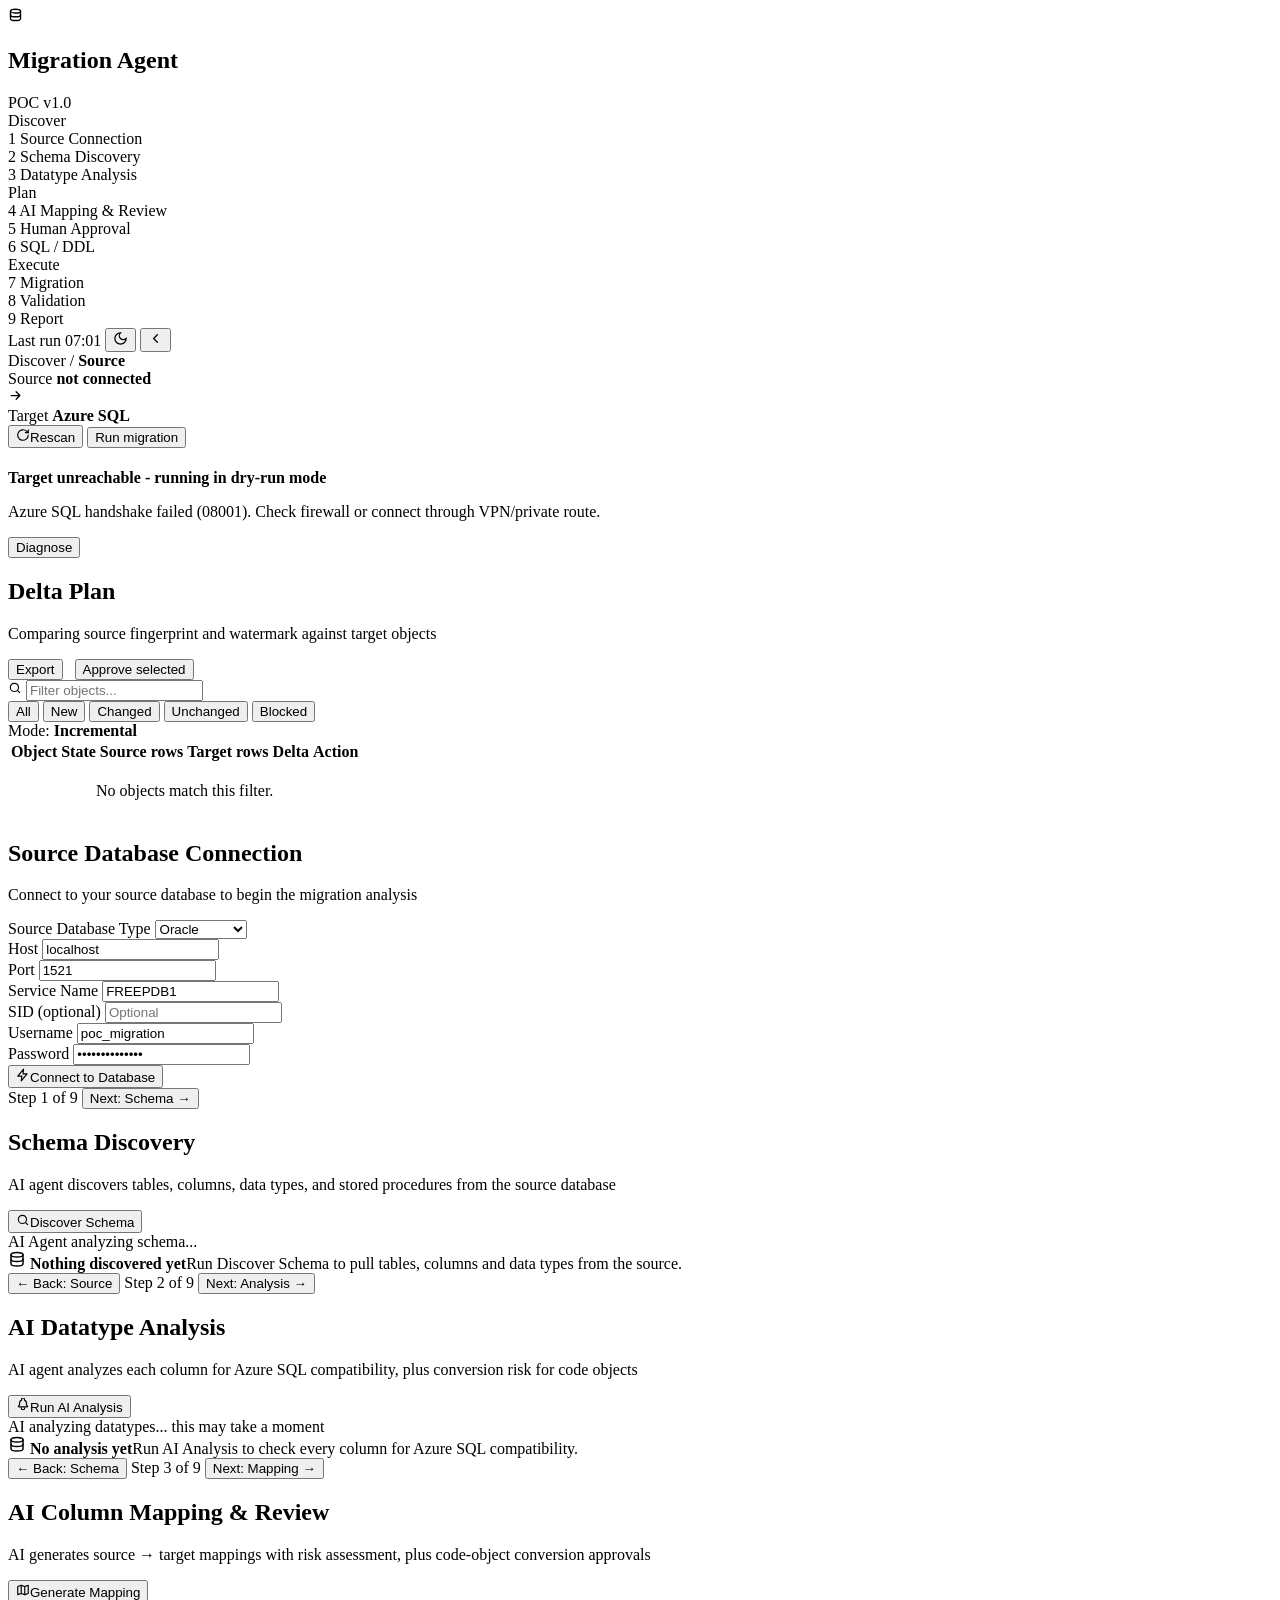
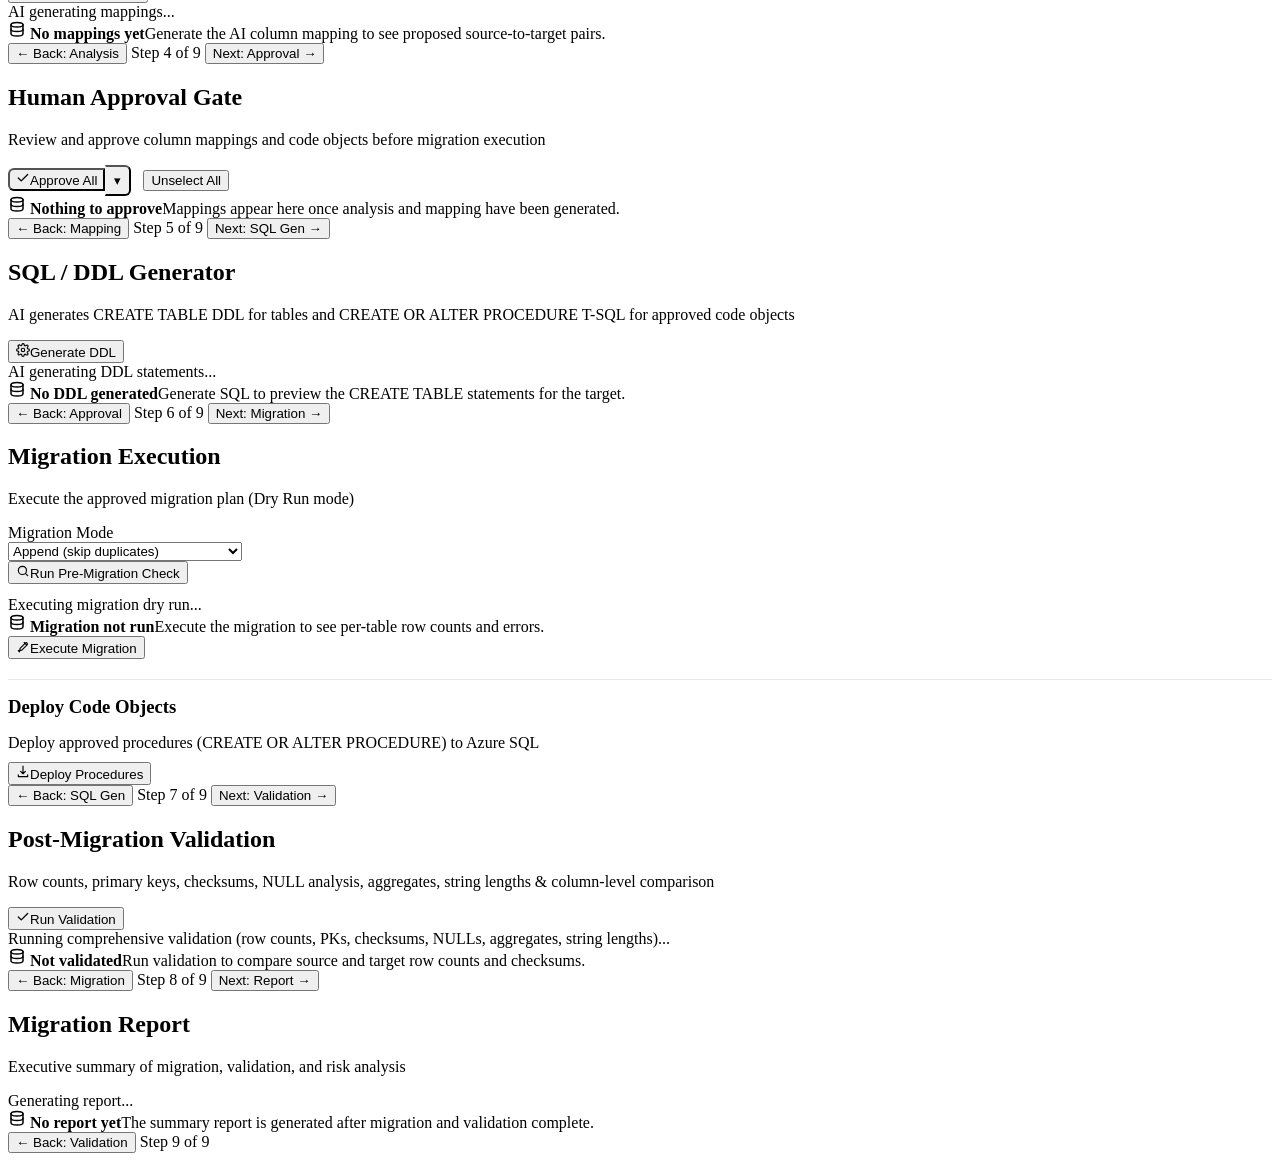
==== commit 212849a8: "Enhance migration dashboard workflow" ====
--- a/dashboard/templates/index.html
+++ b/dashboard/templates/index.html
@@ -8,6 +8,22 @@
     <link rel="stylesheet" href="/static/style.css">
     <link rel="preconnect" href="https://fonts.googleapis.com">
     <link href="https://fonts.googleapis.com/css2?family=Inter:wght@400;500;600;700&family=JetBrains+Mono:wght@400;500&display=swap" rel="stylesheet">
+<style>
+/* Collapsible object groups (Schema Discovery) */
+.obj-group { border:1px solid var(--border,#e5e7eb); border-radius:8px; overflow:hidden; margin-bottom:12px; }
+.obj-section-header { display:flex; align-items:center; gap:8px; padding:10px 14px; background:var(--surface-2,#f8fafc); cursor:pointer; user-select:none; border-top:1px solid var(--border,#e5e7eb); }
+.obj-group > .obj-section-header:first-child { border-top:none; }
+.obj-section-header:hover { background:var(--surface-3,#f1f5f9); }
+.obj-section-body { padding:6px 10px 10px; }
+.obj-caret { display:inline-block; width:14px; font-size:11px; color:var(--text-muted,#6b7280); }
+.obj-item { border-top:1px solid var(--border,#eef2f7); }
+.obj-item:first-child { border-top:none; }
+.obj-item-header { display:flex; align-items:center; gap:8px; padding:6px 8px; }
+.obj-item-title { display:flex; align-items:center; gap:6px; cursor:pointer; user-select:none; flex:1; }
+.obj-item-title:hover { color:var(--primary,#6c63ff); }
+.obj-item-body { padding:4px 8px 10px 30px; }
+.hidden { display:none; }
+</style>
 </head>
 <body>
 
@@ -230,7 +246,7 @@
             <div class="card-header">
                 <div>
                     <h2>Schema Discovery</h2>
-                    <p class="card-subtitle">AI agent discovers tables, columns, and data types from the source database</p>
+                    <p class="card-subtitle">AI agent discovers tables, columns, data types, and stored procedures from the source database</p>
                 </div>
                 <button class="btn btn-primary" id="btnDiscoverSchema" onclick="discoverSchema()">
                     <span class="btn-icon"><svg width="14" height="14" viewBox="0 0 24 24" fill="none" stroke="currentColor" stroke-width="2" stroke-linecap="round" stroke-linejoin="round"><circle cx="11" cy="11" r="7"/><path d="M20 20l-3.5-3.5"/></svg></span>Discover Schema
@@ -246,6 +262,7 @@
             <div id="schemaTable" class="hidden">
                 <div class="table-container"></div>
             </div>
+            <div id="schemaProcedures" class="hidden" style="margin-top:16px;"></div>
         </div>
 
         <div class="bottom-nav">
@@ -261,7 +278,7 @@
             <div class="card-header">
                 <div>
                     <h2>AI Datatype Analysis</h2>
-                    <p class="card-subtitle">AI agent analyzes each column for Azure SQL compatibility</p>
+                    <p class="card-subtitle">AI agent analyzes each column for Azure SQL compatibility, plus conversion risk for code objects</p>
                 </div>
                 <button class="btn btn-primary" id="btnAnalyze" onclick="runAnalysis()">
                     <span class="btn-icon"><svg width="14" height="14" viewBox="0 0 24 24" fill="none" stroke="currentColor" stroke-width="2" stroke-linecap="round" stroke-linejoin="round"><path d="M9.5 2.5a2 2 0 0 1 5 0v1.2a5.5 5.5 0 0 1 3.4 5.1v2.2a2.2 2.2 0 0 0 .6 1.5l1.1 1.1a1 1 0 0 1-.7 1.7H5.1a1 1 0 0 1-.7-1.7l1.1-1.1a2.2 2.2 0 0 0 .6-1.5V8.8a5.5 5.5 0 0 1 3.4-5.1z"/><path d="M9 17a3 3 0 0 0 6 0"/></svg></span>Run AI Analysis
@@ -280,6 +297,7 @@
             <div id="analysisTable" class="hidden">
                 <div class="table-container"></div>
             </div>
+            <div id="analysisCodeObjects" class="hidden" style="margin-top:16px;"></div>
         </div>
 
         <div class="bottom-nav">
@@ -295,7 +313,7 @@
             <div class="card-header">
                 <div>
                     <h2>AI Column Mapping & Review</h2>
-                    <p class="card-subtitle">AI generates source → target mappings with risk assessment</p>
+                    <p class="card-subtitle">AI generates source → target mappings with risk assessment, plus code-object conversion approvals</p>
                 </div>
                 <button class="btn btn-primary" id="btnMapping" onclick="generateMapping()">
                     <span class="btn-icon"><svg width="14" height="14" viewBox="0 0 24 24" fill="none" stroke="currentColor" stroke-width="2" stroke-linecap="round" stroke-linejoin="round"><path d="M3 6l6-2 6 2 6-2v14l-6 2-6-2-6 2z"/><path d="M9 4v14"/><path d="M15 6v14"/></svg></span>Generate Mapping
@@ -311,6 +329,7 @@
             <div id="mappingTable" class="hidden">
                 <div class="table-container"></div>
             </div>
+            <div id="mappingCodeObjects" class="hidden" style="margin-top:16px;"></div>
 
             <!-- AI Risk Recommendation Section (appears after mapping) -->
             <div id="aiReviewSection" class="hidden" style="margin-top: 20px;">
@@ -319,8 +338,9 @@
                         <h3 style="margin: 0; color: #7c3aed;">🤖 AI Risk Review</h3>
                         <button class="btn btn-sm" onclick="generateAllAIRecommendations()" style="color: #7c3aed; border-color: #7c3aed; background: transparent;">Regenerate</button>
                     </div>
-                    <p class="card-subtitle" style="margin-bottom: 12px;">AI compatibility analysis for medium and high risk mappings — helps data architects decide approval</p>
+                    <p class="card-subtitle" style="margin-bottom: 12px;">AI compatibility analysis for medium and high risk mappings and code objects — helps data architects decide approval</p>
                     <div id="aiRecommendationResults"></div>
+                    <div id="aiCodeObjectResults" style="margin-top: 16px;"></div>
                 </div>
             </div>
         </div>
@@ -338,7 +358,7 @@
             <div class="card-header">
                 <div>
                     <h2>Human Approval Gate</h2>
-                    <p class="card-subtitle">Review and approve mappings before migration execution</p>
+                    <p class="card-subtitle">Review and approve column mappings and code objects before migration execution</p>
                 </div>
                 <div>
                     <div style="display: inline-block; position: relative;">
@@ -360,6 +380,7 @@
             <div id="approvalTable">
                 <div class="table-container"></div>
             </div>
+            <div id="approvalCodeObjects" class="hidden" style="margin-top:16px;"></div>
         </div>
 
         <div class="bottom-nav">
@@ -375,7 +396,7 @@
             <div class="card-header">
                 <div>
                     <h2>SQL / DDL Generator</h2>
-                    <p class="card-subtitle">AI generates CREATE TABLE DDL for Azure SQL Database</p>
+                    <p class="card-subtitle">AI generates CREATE TABLE DDL for tables and CREATE OR ALTER PROCEDURE T-SQL for approved code objects</p>
                 </div>
                 <button class="btn btn-primary" id="btnDDL" onclick="generateDDL()">
                     <span class="btn-icon"><svg width="14" height="14" viewBox="0 0 24 24" fill="none" stroke="currentColor" stroke-width="2" stroke-linecap="round" stroke-linejoin="round"><circle cx="12" cy="12" r="3"/><path d="M19.4 15a1.7 1.7 0 0 0 .3 1.9l.1.1a2 2 0 1 1-2.8 2.8l-.1-.1a1.7 1.7 0 0 0-1.9-.3 1.7 1.7 0 0 0-1 1.5V21a2 2 0 1 1-4 0v-.2a1.7 1.7 0 0 0-1-1.5 1.7 1.7 0 0 0-1.9.3l-.1.1a2 2 0 1 1-2.8-2.8l.1-.1a1.7 1.7 0 0 0 .3-1.9 1.7 1.7 0 0 0-1.5-1H3a2 2 0 1 1 0-4h.2a1.7 1.7 0 0 0 1.5-1 1.7 1.7 0 0 0-.3-1.9l-.1-.1a2 2 0 1 1 2.8-2.8l.1.1a1.7 1.7 0 0 0 1.9.3h0a1.7 1.7 0 0 0 1-1.5V3a2 2 0 1 1 4 0v.2a1.7 1.7 0 0 0 1 1.5h0a1.7 1.7 0 0 0 1.9-.3l.1-.1a2 2 0 1 1 2.8 2.8l-.1.1a1.7 1.7 0 0 0-.3 1.9v0a1.7 1.7 0 0 0 1.5 1H21a2 2 0 1 1 0 4h-.2a1.7 1.7 0 0 0-1.4 1z"/></svg></span>Generate DDL
@@ -388,6 +409,7 @@
             </div>
 
             <div id="ddlContent" class="hidden"></div>
+            <div id="ddlCodeObjects" class="hidden" style="margin-top:16px;"></div>
         </div>
 
         <div class="bottom-nav">
@@ -436,6 +458,15 @@
             <button class="btn btn-success" id="btnMigrate" onclick="executeMigration()">
                 <span class="btn-icon"><svg width="14" height="14" viewBox="0 0 24 24" fill="none" stroke="currentColor" stroke-width="2" stroke-linecap="round" stroke-linejoin="round"><path d="M4 20l6-1 9-9a2.1 2.1 0 0 0-3-3l-9 9-1 6z"/><path d="M14 6l4 4"/></svg></span>Execute Migration
             </button>
+
+            <div id="deployProcSection" style="margin-top:20px;border-top:1px solid var(--border,#e5e7eb);padding-top:16px;">
+                <h3 style="margin:0 0 4px;">Deploy Code Objects</h3>
+                <p class="card-subtitle" style="margin-bottom:10px;">Deploy approved procedures (CREATE OR ALTER PROCEDURE) to Azure SQL</p>
+                <button class="btn btn-primary" id="btnDeployProcs" onclick="deployProcedures()">
+                    <span class="btn-icon"><svg width="14" height="14" viewBox="0 0 24 24" fill="none" stroke="currentColor" stroke-width="2" stroke-linecap="round" stroke-linejoin="round"><path d="M12 2v13m0 0l-4-4m4 4l4-4M4 17v3h16v-3"/></svg></span>Deploy Procedures
+                </button>
+                <div id="deployProcResult" class="hidden" style="margin-top:12px;"></div>
+            </div>
         </div>
 
         <div class="bottom-nav">
@@ -925,9 +956,14 @@
     if (res.success) {
         const tableCount = res.table_count || (Array.isArray(res.tables) ? res.tables.length : 0);
         const tableNames = Array.isArray(res.tables) ? res.tables.join(', ') : '';
-        let msg = `✅ Connected! Found <strong>${tableCount}</strong> table(s)`;
+        const procCount = res.procedure_count || (Array.isArray(res.procedures) ? res.procedures.length : 0);
+        const procNames = Array.isArray(res.procedures) ? res.procedures.join(', ') : '';
+        let msg = `✅ Connected! Found <strong>${tableCount}</strong> table(s) and <strong>${procCount}</strong> procedure(s)`;
         if (tableCount > 0 && tableNames && !tableNames.includes('Not connected')) {
-            msg += `: ${tableNames}`;
+            msg += `<br><strong>Tables:</strong> ${tableNames}`;
+        }
+        if (procCount > 0 && procNames) {
+            msg += `<br><strong>Procedures:</strong> ${procNames}`;
         }
         if (res.message) msg += `<br><em>${res.message}</em>`;
         showAlert('connectStatus', 'success', msg);
@@ -952,6 +988,7 @@
 // ============================================================
 let discoveredSchemaRows = [];
 let selectedSchemaObjects = new Set();
+let selectedProcedures = new Set();
 let schemaPage = 0;
 const schemaPageSize = 100;
 
@@ -964,42 +1001,76 @@
 function renderSchemaPage() {
     const table = document.getElementById('schemaTable');
     const hasMultiSchema = discoveredSchemaRows.some(r => r.schema_name);
-    const totalPages = Math.max(1, Math.ceil(discoveredSchemaRows.length / schemaPageSize));
-    schemaPage = Math.min(schemaPage, totalPages - 1);
-    const start = schemaPage * schemaPageSize;
-    const pageRows = discoveredSchemaRows.slice(start, start + schemaPageSize);
-    let html = `<div class="table-container"><table>
-        <thead><tr><th>Load</th>${hasMultiSchema ? '<th>Schema</th>' : ''}<th>Table</th><th>Column</th><th>Data Type</th><th>Nullable</th></tr></thead><tbody>`;
-    const seenTables = new Set();
-    discoveredSchemaRows.slice(0, start).forEach(r => {
-        const previousTable = r.table_name || r.TABLE_NAME || '';
-        const previousSchema = r.schema_name || '';
-        seenTables.add(previousSchema ? previousSchema + '.' + previousTable : previousTable);
-    });
-    pageRows.forEach(r => {
+
+    // Group column rows by qualified table name, preserving order
+    const groups = new Map(); // qualifiedName -> { schema, name, cols: [] }
+    discoveredSchemaRows.forEach(r => {
         const tableName = r.table_name || r.TABLE_NAME || '';
         const schemaName = r.schema_name || '';
         const qualifiedName = schemaName ? schemaName + '.' + tableName : tableName;
-        const showSelector = !seenTables.has(qualifiedName);
-        seenTables.add(qualifiedName);
-        html += `<tr>
-            <td>${showSelector ? `<input type="checkbox" class="schema-table-select" value="${escapeHtml(qualifiedName)}" ${selectedSchemaObjects.has(qualifiedName) ? 'checked' : ''} onchange="toggleSchemaObject(this)" aria-label="Select ${escapeHtml(qualifiedName)} for migration">` : ''}</td>
-            ${hasMultiSchema ? `<td><span style="color: var(--text-muted, #6b7280); font-size: 12px;">${escapeHtml(schemaName)}</span></td>` : ''}
-            <td><strong>${escapeHtml(tableName)}</strong></td>
-            <td>${escapeHtml(r.column_name || r.COLUMN_NAME || '')}</td>
-            <td><code>${escapeHtml(r.data_type || r.DATA_TYPE || r.FULL_DATA_TYPE || '')}</code></td>
-            <td>${escapeHtml(r.nullable || r.IS_NULLABLE || r.NULLABLE || 'Y')}</td>
-        </tr>`;
+        if (!groups.has(qualifiedName)) {
+            groups.set(qualifiedName, { schema: schemaName, name: tableName, qualified: qualifiedName, cols: [] });
+        }
+        groups.get(qualifiedName).cols.push({
+            column: r.column_name || r.COLUMN_NAME || '',
+            type: r.data_type || r.DATA_TYPE || r.FULL_DATA_TYPE || '',
+            nullable: r.nullable || r.IS_NULLABLE || r.NULLABLE || 'Y',
+        });
     });
-    html += '</tbody></table></div>';
-    html += `<div style="margin-top:12px;display:flex;align-items:center;gap:12px;flex-wrap:wrap;">
+
+    let html = '';
+    html += '<div class="obj-group">';
+    // ---- Tables section header (collapsible) ----
+    html += `<div class="obj-section-header" onclick="toggleObjSection('tablesBody', this)">
+        <span class="obj-caret">▶</span>
+        <strong>Tables (${groups.size})</strong>
+    </div>`;
+    html += '<div id="tablesBody" class="obj-section-body hidden">';
+
+    if (groups.size === 0) {
+        html += '<p class="card-subtitle" style="padding:8px 12px;">No tables discovered.</p>';
+    }
+
+    let ti = 0;
+    groups.forEach(g => {
+        const bodyId = 'tblcols_' + ti;
+        html += `<div class="obj-item">
+            <div class="obj-item-header">
+                <input type="checkbox" class="schema-table-select" value="${escapeHtml(g.qualified)}" ${selectedSchemaObjects.has(g.qualified) ? 'checked' : ''} onclick="event.stopPropagation()" onchange="toggleSchemaObject(this)" aria-label="Select ${escapeHtml(g.qualified)} for migration">
+                <span class="obj-item-title" onclick="toggleObjSection('${bodyId}', this)">
+                    <span class="obj-caret">▶</span>
+                    <strong>${escapeHtml(g.name)}</strong>
+                    ${hasMultiSchema && g.schema ? `<span style="color:var(--text-muted,#6b7280);font-size:12px;">(${escapeHtml(g.schema)})</span>` : ''}
+                    <span class="card-subtitle" style="margin-left:6px;">${g.cols.length} column(s)</span>
+                </span>
+            </div>
+            <div id="${bodyId}" class="obj-item-body hidden">
+                <div class="table-container"><table>
+                    <thead><tr><th>Column</th><th>Data Type</th><th>Nullable</th></tr></thead><tbody>`;
+        g.cols.forEach(c => {
+            html += `<tr><td>${escapeHtml(c.column)}</td><td><code>${escapeHtml(c.type)}</code></td><td>${escapeHtml(c.nullable)}</td></tr>`;
+        });
+        html += `</tbody></table></div></div></div>`;
+        ti++;
+    });
+    html += '</div>'; // tablesBody
+
+    // ---- Stored Procedures section (rendered by renderSchemaProcedures into its own box) ----
+    // ---- Action bar ----
+    html += `<div style="margin-top:14px;display:flex;align-items:center;gap:12px;flex-wrap:wrap;">
         <button class="btn btn-primary" onclick="selectSchemaObjects()">Use selected objects</button>
-        <button class="btn btn-outline" onclick="changeSchemaPage(-1)" ${schemaPage === 0 ? 'disabled' : ''}>Previous</button>
-        <span class="card-subtitle">Page ${schemaPage + 1} of ${totalPages} (${start + 1}-${Math.min(start + schemaPageSize, discoveredSchemaRows.length)} of ${discoveredSchemaRows.length} columns)</span>
-        <button class="btn btn-outline" onclick="changeSchemaPage(1)" ${schemaPage >= totalPages - 1 ? 'disabled' : ''}>Next</button>
         <span id="selectedObjectsStatus" class="card-subtitle">${selectedSchemaObjects.size} object(s) selected</span>
     </div>`;
+    html += '</div>'; // obj-group
     table.innerHTML = html;
+}
+
+function toggleObjSection(bodyId, headerEl) {
+    const body = document.getElementById(bodyId);
+    if (!body) return;
+    const nowHidden = body.classList.toggle('hidden');
+    const caret = headerEl.querySelector('.obj-caret');
+    if (caret) caret.textContent = nowHidden ? '▶' : '▼';
 }
 
 function toggleSchemaObject(input) {
@@ -1020,6 +1091,7 @@
     showLoading('schemaLoading', true);
     document.getElementById('schemaMetrics').classList.add('hidden');
     document.getElementById('schemaTable').classList.add('hidden');
+    document.getElementById('schemaProcedures').classList.add('hidden');
 
     const res = await apiCall('/api/discover_schema', { method: 'POST', body: JSON.stringify({}) });
 
@@ -1040,17 +1112,24 @@
         const colCount = schema.length;
         const schemaSet = new Set(schema.map(r => r.schema_name || '').filter(Boolean));
         selectedSchemaObjects = tableSet;
+        selectedProcedures = new Set();  // reset; renderSchemaProcedures re-selects all by default
+
+        // Also discover stored procedures (reuses existing endpoint)
+        const procRes = await apiCall('/api/discover_procedures', { method: 'POST', body: JSON.stringify({}) });
+        const procedures = (procRes && procRes.success && Array.isArray(procRes.procedures)) ? procRes.procedures : [];
 
         document.getElementById('schemaMetrics').classList.remove('hidden');
         document.getElementById('schemaMetrics').innerHTML = buildMetrics([
             ...(schemaSet.size > 0 ? [{ label: 'Schemas', value: schemaSet.size, cls: '' }] : []),
             { label: 'Tables', value: tableCount, cls: 'success' },
             { label: 'Columns', value: colCount, cls: '' },
+            { label: 'Procedures', value: procedures.length, cls: procedures.length > 0 ? 'success' : '' },
         ]);
 
         const table = document.getElementById('schemaTable');
         table.classList.remove('hidden');
         renderSchemaPage();
+        renderSchemaProcedures(procedures);
         markComplete(1);
     } else {
         showAlert('schemaTable', 'error', res.error);
@@ -1058,16 +1137,76 @@
     }
 }
 
+function renderSchemaProcedures(procedures) {
+    const box = document.getElementById('schemaProcedures');
+    if (!box) return;
+    const procs = procedures || [];
+    window._discoveredProcedures = procs;
+    let html = '<div class="obj-group">';
+    // Stored Procedures section
+    html += `<div class="obj-section-header" onclick="toggleObjSection('procsBody', this)">
+        <span class="obj-caret">▶</span>
+        <strong>Stored Procedures (${procs.length})</strong>
+    </div>`;
+    html += '<div id="procsBody" class="obj-section-body hidden">';
+    if (procs.length === 0) {
+        html += '<p class="card-subtitle" style="padding:8px 12px;">No stored procedures discovered.</p>';
+    } else {
+        // Default: all procedures selected (unless the user already changed the set)
+        if (selectedProcedures.size === 0) {
+            procs.forEach(p => selectedProcedures.add((p.name || p.NAME || String(p)).toUpperCase()));
+        }
+        html += '<div class="table-container"><table><thead><tr><th>Select</th><th>Procedure</th><th>Type</th></tr></thead><tbody>';
+        procs.forEach(p => {
+            const rawName = p.name || p.NAME || String(p);
+            const name = escapeHtml(rawName);
+            const type = escapeHtml(p.type || p.object_type || 'PROCEDURE');
+            const checked = selectedProcedures.has(rawName.toUpperCase()) ? 'checked' : '';
+            html += '<tr><td><input type="checkbox" class="schema-proc-select" value="' + name + '" ' + checked + ' onchange="toggleProcedureSelect(this)" aria-label="Select ' + name + '"></td><td><strong>' + name + '</strong></td><td>' + type + '</td></tr>';
+        });
+        html += '</tbody></table></div>';
+        html += '<div style="padding:6px 8px;"><span id="selectedProcsStatus" class="card-subtitle">' + selectedProcedures.size + ' procedure(s) selected</span></div>';
+    }
+    html += '</div>'; // procsBody
+
+    // Views section (placeholder — wired for later view discovery)
+    html += `<div class="obj-section-header" onclick="toggleObjSection('viewsBody', this)">
+        <span class="obj-caret">▶</span>
+        <strong>Views (0)</strong>
+    </div>`;
+    html += '<div id="viewsBody" class="obj-section-body hidden">';
+    html += '<p class="card-subtitle" style="padding:8px 12px;">View discovery coming soon.</p>';
+    html += '</div>'; // viewsBody
+
+    html += '</div>'; // obj-group
+    box.innerHTML = html;
+    box.classList.remove('hidden');
+}
+
+function toggleProcedureSelect(input) {
+    const val = (input.value || '').toUpperCase();
+    if (input.checked) selectedProcedures.add(val);
+    else selectedProcedures.delete(val);
+    const status = document.getElementById('selectedProcsStatus');
+    if (status) status.textContent = `${selectedProcedures.size} procedure(s) selected`;
+}
+
 async function selectSchemaObjects() {
     const tables = [...selectedSchemaObjects];
+    // Send the actual procedure names (not uppercased keys) that are selected.
+    const procedures = (window._discoveredProcedures || [])
+        .map(p => p.name || p.NAME || String(p))
+        .filter(n => selectedProcedures.has(n.toUpperCase()));
     const res = await apiCall('/api/select_objects', {
         method: 'POST',
-        body: JSON.stringify({ tables })
+        body: JSON.stringify({ tables, procedures })
     });
     const status = document.getElementById('selectedObjectsStatus');
     if (res.success) {
-        if (status) status.textContent = `${res.selected_tables.length} object(s) selected for DDL and load`;
-        showAlert('', 'success', `Selected objects: ${res.selected_tables.join(', ')}`);
+        const tblN = (res.selected_tables || []).length;
+        const procN = (res.selected_procedures || []).length;
+        if (status) status.textContent = `${tblN} table(s), ${procN} procedure(s) selected for load`;
+        showAlert('', 'success', `Selected: ${tblN} table(s), ${procN} procedure(s)`);
         fetchDeltaPlan();
     } else {
         if (status) status.textContent = res.error || 'Selection failed';
@@ -1084,6 +1223,7 @@
     showLoading('analysisLoading', true);
     document.getElementById('analysisMetrics').classList.add('hidden');
     document.getElementById('analysisTable').classList.add('hidden');
+    document.getElementById('analysisCodeObjects').classList.add('hidden');
     const progressEl = document.getElementById('analysisProgress');
     if (progressEl) {
         progressEl.classList.remove('hidden');
@@ -1126,7 +1266,11 @@
         let html = `<div class="table-container"><table>
             <thead><tr><th>Table</th><th>Column</th><th>Source</th><th>Target</th><th>Status</th><th>Risk</th><th>Confidence</th></tr></thead><tbody>`;
         data.forEach(r => {
-            const rawConf = r.confidence || 1; const conf = ((rawConf > 1 ? rawConf : rawConf * 100)).toFixed(0) + '%';
+            // Backend sends confidence as a 0-1 fraction; normalize defensively for any stray scale.
+            let rawConf = Number(r.confidence);
+            if (!isFinite(rawConf)) rawConf = 0.95;
+            let confPct = rawConf <= 1 ? rawConf * 100 : (rawConf <= 10 ? rawConf * 10 : rawConf);
+            const conf = Math.round(Math.max(0, Math.min(100, confPct))) + '%';
             html += `<tr>
                 <td><strong>${r.table}</strong></td>
                 <td>${r.column}</td>
@@ -1139,11 +1283,55 @@
         });
         html += '</tbody></table></div>';
         table.innerHTML = html;
+
+        // Also fetch + render conversion-risk analysis for code objects (procs/views)
+        try {
+            const codeRes = await apiCall('/api/analyze_procedures', { method: 'POST', body: '{}' });
+            const objs = (codeRes && codeRes.success && Array.isArray(codeRes.objects)) ? codeRes.objects : [];
+            renderCodeObjectAnalysis(objs);
+        } catch (e) {
+            renderCodeObjectAnalysis([]);
+        }
+
         markComplete(2);
     } else {
         showAlert('analysisTable', 'error', res.error);
         document.getElementById('analysisTable').classList.remove('hidden');
     }
+}
+
+function renderCodeObjectAnalysis(objects) {
+    const box = document.getElementById('analysisCodeObjects');
+    if (!box) return;
+    const objs = objects || [];
+    let html = '<div class="obj-group">';
+    html += `<div class="obj-section-header" onclick="toggleObjSection('codeObjBody', this)">
+        <span class="obj-caret">▶</span>
+        <strong>Code Object Conversion (${objs.length})</strong>
+        <span class="card-subtitle" style="margin-left:8px;">Procedures & views — PL/SQL → T-SQL conversion risk</span>
+    </div>`;
+    html += '<div id="codeObjBody" class="obj-section-body hidden">';
+    if (objs.length === 0) {
+        html += '<p class="card-subtitle" style="padding:8px 12px;">No procedures or views discovered. Run Schema Discovery first, or none exist in this schema.</p>';
+    } else {
+        html += '<div class="table-container"><table><thead><tr><th>Object</th><th>Type</th><th>Conversion Risk</th><th>Signals detected</th></tr></thead><tbody>';
+        objs.forEach(o => {
+            const name = escapeHtml(o.name || '');
+            const type = escapeHtml(o.type || 'PROCEDURE');
+            const reasons = Array.isArray(o.reasons) ? o.reasons.map(escapeHtml).join(', ') : '';
+            html += `<tr>
+                <td><strong>${name}</strong></td>
+                <td>${type}</td>
+                <td>${riskBadge(o.risk)}</td>
+                <td><span class="card-subtitle">${reasons}</span></td>
+            </tr>`;
+        });
+        html += '</tbody></table></div>';
+    }
+    html += '</div>'; // codeObjBody
+    html += '</div>'; // obj-group
+    box.innerHTML = html;
+    box.classList.remove('hidden');
 }
 
 // ============================================================
@@ -1155,6 +1343,7 @@
     showLoading('mappingLoading', true);
     document.getElementById('mappingMetrics').classList.add('hidden');
     document.getElementById('mappingTable').classList.add('hidden');
+    document.getElementById('mappingCodeObjects').classList.add('hidden');
 
     const res = await apiCall('/api/generate_mapping', { method: 'POST', body: '{}' });
 
@@ -1176,6 +1365,15 @@
 
         renderMappingTable(mappings);
         markComplete(3);
+
+        // Also fetch + render code-object (proc/view) approval mappings
+        try {
+            const codeRes = await apiCall('/api/mapping_procedures', { method: 'POST', body: '{}' });
+            const objs = (codeRes && codeRes.success && Array.isArray(codeRes.objects)) ? codeRes.objects : [];
+            renderCodeObjectMappings(objs);
+        } catch (e) {
+            renderCodeObjectMappings([]);
+        }
 
         generateAllAIRecommendations();
     } else {
@@ -1204,6 +1402,78 @@
     table.innerHTML = html;
 }
 
+let codeObjectMappings = [];
+
+function renderCodeObjectMappings(objects) {
+    codeObjectMappings = objects || [];
+    const box = document.getElementById('mappingCodeObjects');
+    if (!box) return;
+    const objs = codeObjectMappings;
+    const approvedCount = objs.filter(o => o.approved).length;
+    let html = '<div class="obj-group">';
+    html += `<div class="obj-section-header" onclick="toggleObjSection('codeMapBody', this)">
+        <span class="obj-caret">▶</span>
+        <strong>Code Object Mappings (${objs.length})</strong>
+        <span class="card-subtitle" style="margin-left:8px;">${approvedCount}/${objs.length} approved — Low auto-approved, Medium/High need review</span>
+    </div>`;
+    html += '<div id="codeMapBody" class="obj-section-body hidden">';
+    if (objs.length === 0) {
+        html += '<p class="card-subtitle" style="padding:8px 12px;">No procedures or views to map. Run Schema Discovery first, or none exist.</p>';
+    } else {
+        html += `<div style="display:flex;gap:8px;margin:6px 8px 12px;">
+            <button class="btn btn-sm btn-outline" onclick="approveAllCodeObjects(true)">Approve All</button>
+            <button class="btn btn-sm btn-outline" onclick="approveAllCodeObjects(false)">Unselect All</button>
+        </div>`;
+        html += '<div class="table-container"><table><thead><tr><th>Approve</th><th>Object</th><th>Type</th><th>Conversion</th><th>Risk</th><th>Signals detected</th></tr></thead><tbody>';
+        objs.forEach((o, i) => {
+            const name = escapeHtml(o.name || '');
+            const type = escapeHtml(o.type || 'PROCEDURE');
+            const reasons = Array.isArray(o.reasons) ? o.reasons.map(escapeHtml).join(', ') : '';
+            const transform = escapeHtml(o.transformation || 'PL/SQL → T-SQL');
+            html += `<tr>
+                <td><input type="checkbox" class="codeobj-approve" data-name="${name}" ${o.approved ? 'checked' : ''} onchange="toggleCodeObjectApproval('${name}', this.checked)"></td>
+                <td><strong>${name}</strong></td>
+                <td>${type}</td>
+                <td><code>${transform}</code></td>
+                <td>${riskBadge(o.risk)}</td>
+                <td><span class="card-subtitle">${reasons}</span></td>
+            </tr>`;
+        });
+        html += '</tbody></table></div>';
+    }
+    html += '</div>'; // codeMapBody
+    html += '</div>'; // obj-group
+    box.innerHTML = html;
+    box.classList.remove('hidden');
+}
+
+async function toggleCodeObjectApproval(name, approved) {
+    const res = await apiCall('/api/approve_procedure', {
+        method: 'POST',
+        body: JSON.stringify({ procedure_name: name, approved })
+    });
+    const obj = codeObjectMappings.find(o => (o.name || '').toUpperCase() === (name || '').toUpperCase());
+    if (obj) obj.approved = approved;
+    // Re-render to refresh the approved count in the header
+    renderCodeObjectMappings(codeObjectMappings);
+    // Keep the section expanded after re-render
+    const body = document.getElementById('codeMapBody');
+    if (body) { body.classList.remove('hidden'); const c = body.previousElementSibling?.querySelector('.obj-caret'); if (c) c.textContent = '▼'; }
+}
+
+async function approveAllCodeObjects(approved) {
+    for (const o of codeObjectMappings) {
+        await apiCall('/api/approve_procedure', {
+            method: 'POST',
+            body: JSON.stringify({ procedure_name: o.name, approved })
+        });
+        o.approved = approved;
+    }
+    renderCodeObjectMappings(codeObjectMappings);
+    const body = document.getElementById('codeMapBody');
+    if (body) { body.classList.remove('hidden'); const c = body.previousElementSibling?.querySelector('.obj-caret'); if (c) c.textContent = '▼'; }
+}
+
 // ============================================================
 // STEP 5: DDL GENERATION
 // ============================================================
@@ -1212,6 +1482,7 @@
     btn.disabled = true;
     showLoading('ddlLoading', true);
     document.getElementById('ddlContent').classList.add('hidden');
+    document.getElementById('ddlCodeObjects').classList.add('hidden');
 
     const unchangedTables = (deltaData || [])
         .filter(r => r.state === 'unchanged')
@@ -1277,17 +1548,83 @@
                      <div class="code-block"><pre>${ddl}</pre></div>`;
         });
 
-        html += `<button class="btn btn-outline" style="margin-top: 16px;" onclick="downloadDDL()">⬇️ Download DDL</button>`;
+        html += `<button class="btn btn-outline" style="margin-top: 16px;" onclick="downloadDDL()">⬇️ Download Table DDL</button>`;
         ddlEl.innerHTML = html;
         markComplete(5);
     } else {
         document.getElementById('ddlContent').classList.remove('hidden');
         document.getElementById('ddlContent').innerHTML = `<div class="alert alert-error">❌ ${res.error}</div>`;
     }
+
+    // Also convert + render approved code-object DDL (separate download)
+    try {
+        const procRes = await apiCall('/api/generate_procedure_ddl', { method: 'POST', body: '{}' });
+        const objs = (procRes && procRes.success && Array.isArray(procRes.objects)) ? procRes.objects : [];
+        renderCodeObjectDDL(objs, procRes && procRes.message);
+    } catch (e) {
+        renderCodeObjectDDL([], 'Could not generate code-object DDL.');
+    }
 }
 
 function downloadDDL() {
     window.location.href = '/api/download_ddl';
+}
+
+function downloadProcedureDDL() {
+    window.location.href = '/api/download_procedure_ddl';
+}
+
+function renderCodeObjectDDL(objects, emptyMsg) {
+    const box = document.getElementById('ddlCodeObjects');
+    if (!box) return;
+    const objs = objects || [];
+    const cCreate = objs.filter(o => o.ddl_action === 'create').length;
+    const cAlter = objs.filter(o => o.ddl_action === 'alter').length;
+    const cNoChange = objs.filter(o => o.ddl_action === 'no_change').length;
+    const actionSummary = objs.length
+        ? `${cCreate ? '🆕 ' + cCreate + ' CREATE ' : ''}${cAlter ? '🔧 ' + cAlter + ' ALTER ' : ''}${cNoChange ? '✓ ' + cNoChange + ' No Change' : ''}`.trim()
+        : 'Converted PL/SQL → T-SQL for approved procedures';
+    let html = '<div class="obj-group">';
+    html += `<div class="obj-section-header" onclick="toggleObjSection('ddlProcBody', this)">
+        <span class="obj-caret">▶</span>
+        <strong>Code Object DDL (${objs.length})</strong>
+        <span class="card-subtitle" style="margin-left:8px;">${actionSummary}</span>
+    </div>`;
+    html += '<div id="ddlProcBody" class="obj-section-body hidden">';
+    if (objs.length === 0) {
+        html += `<p class="card-subtitle" style="padding:8px 12px;">${escapeHtml(emptyMsg || 'No approved code objects to convert.')}</p>`;
+    } else {
+        objs.forEach(o => {
+            const name = escapeHtml(o.name || '');
+            const type = escapeHtml(o.type || 'PROCEDURE');
+            const code = o.target_code || '';
+            const statusBadgeHtml = code
+                ? '<span class="badge-status badge-pass" style="margin-left:8px;">✓ converted</span>'
+                : '<span class="badge-status badge-medium" style="margin-left:8px;">⚠ ' + escapeHtml(o.note || 'not converted') + '</span>';
+            let actionBadge = '';
+            if (o.ddl_action === 'create') actionBadge = '<span class="badge-status badge-pass" style="margin-left:8px;">🆕 CREATE</span>';
+            else if (o.ddl_action === 'alter') actionBadge = '<span class="badge-status badge-medium" style="margin-left:8px;">🔧 ALTER</span>';
+            else if (o.ddl_action === 'no_change') actionBadge = '<span class="badge-status" style="margin-left:8px;background:#e5e7eb;color:#555;">✓ No Change</span>';
+            // No-Change procedures: don't show/generate DDL — nothing will be deployed.
+            if (o.ddl_action === 'no_change') {
+                html += `<h4 style="margin:14px 0 8px;">⚙️ ${name} <span style="font-weight:400;color:#6b7280;font-size:12px;">(${type})</span> ${actionBadge}</h4>`;
+                html += `<p class="card-subtitle" style="margin:0 0 6px;">Already up to date in the target — no DDL generated, will be skipped on deploy.</p>`;
+                return;
+            }
+            html += `<h4 style="margin:14px 0 8px;">⚙️ ${name} <span style="font-weight:400;color:#6b7280;font-size:12px;">(${type})</span> ${actionBadge} ${statusBadgeHtml}</h4>`;
+            if (code) {
+                html += `<div class="code-block"><pre>${escapeHtml(code)}</pre></div>`;
+            }
+        });
+        // Download only offered when there are CREATE/ALTER procedures with real DDL.
+        const anyDeployable = objs.some(o => o.target_code && o.ddl_action !== 'no_change');
+        if (anyDeployable) {
+            html += `<button class="btn btn-outline" style="margin-top:14px;" onclick="downloadProcedureDDL()">⬇️ Download Procedure DDL</button>`;
+        }
+    }
+    html += '</div></div>';
+    box.innerHTML = html;
+    box.classList.remove('hidden');
 }
 
 // ============================================================
@@ -1295,31 +1632,119 @@
 // ============================================================
 async function loadApprovalData() {
     const res = await apiCall('/api/state');
-    if (res.mappings && res.mappings.length > 0) {
-        const mappings = res.mappings;
-        const total = mappings.length;
-        const approved = mappings.filter(m => m.approved).length;
-        const pending = total - approved;
-        const lowCount = mappings.filter(m => (m.risk || m.risk_level || '').toLowerCase() === 'low').length;
-        const medCount = mappings.filter(m => (m.risk || m.risk_level || '').toLowerCase() === 'medium').length;
-        const highCount = mappings.filter(m => (m.risk || m.risk_level || '').toLowerCase() === 'high').length;
-        const metricsEl = document.getElementById('approvalMetrics');
-        if (metricsEl) {
-            metricsEl.classList.remove('hidden');
-            metricsEl.innerHTML = buildMetrics([
-                { label: 'Total', value: total, cls: '' },
-                { label: 'Approved', value: approved, cls: 'success' },
-                { label: 'Pending', value: pending, cls: pending > 0 ? 'warning' : 'success' },
-                { label: 'Low Risk', value: lowCount, cls: 'success' },
-                { label: 'Medium Risk', value: medCount, cls: 'warning' },
-                { label: 'High Risk', value: highCount, cls: highCount > 0 ? 'fail' : 'success' },
-            ]);
-        }
+    // Fetch code-object approvals (ensures conversion records + risk scoring)
+    try {
+        const codeRes = await apiCall('/api/mapping_procedures', { method: 'POST', body: '{}' });
+        window._codeObjApprovals = (codeRes && codeRes.success && Array.isArray(codeRes.objects)) ? codeRes.objects : [];
+    } catch (e) { window._codeObjApprovals = []; }
+
+    const mappings = res.mappings || [];
+    if (mappings.length > 0 || (window._codeObjApprovals || []).length > 0) {
+        renderApprovalMetrics(mappings, window._codeObjApprovals || []);
         const tableEl = document.getElementById('approvalTable');
         if (tableEl) tableEl.classList.remove('hidden');
         renderApprovalTable(mappings);
-        if (pending === 0) markComplete(4);
-    }
+        renderApprovalCodeObjects(window._codeObjApprovals || []);
+        recomputeApprovalGate(mappings, window._codeObjApprovals || []);
+    }
+}
+
+function renderApprovalMetrics(mappings, codeObjs) {
+    const total = mappings.length;
+    const approved = mappings.filter(m => m.approved).length;
+    const pending = total - approved;
+    const lowCount = mappings.filter(m => (m.risk || m.risk_level || '').toLowerCase() === 'low').length;
+    const medCount = mappings.filter(m => (m.risk || m.risk_level || '').toLowerCase() === 'medium').length;
+    const highCount = mappings.filter(m => (m.risk || m.risk_level || '').toLowerCase() === 'high').length;
+    const coTotal = codeObjs.length;
+    const coApproved = codeObjs.filter(o => o.approved).length;
+    const coPending = coTotal - coApproved;
+    const metricsEl = document.getElementById('approvalMetrics');
+    if (metricsEl) {
+        metricsEl.classList.remove('hidden');
+        metricsEl.innerHTML = buildMetrics([
+            { label: 'Columns', value: total, cls: '' },
+            { label: 'Approved', value: approved, cls: 'success' },
+            { label: 'Pending', value: pending, cls: pending > 0 ? 'warning' : 'success' },
+            { label: 'Low Risk', value: lowCount, cls: 'success' },
+            { label: 'Medium Risk', value: medCount, cls: 'warning' },
+            { label: 'High Risk', value: highCount, cls: highCount > 0 ? 'fail' : 'success' },
+            { label: 'Code Objects', value: coTotal, cls: '' },
+            { label: 'Code Pending', value: coPending, cls: coPending > 0 ? 'warning' : 'success' },
+        ]);
+    }
+}
+
+function recomputeApprovalGate(mappings, codeObjs) {
+    const colPending = mappings.filter(m => !m.approved).length;
+    const coPending = (codeObjs || []).filter(o => !o.approved).length;
+    if (colPending === 0 && coPending === 0) markComplete(4);
+}
+
+function renderApprovalCodeObjects(objects) {
+    const box = document.getElementById('approvalCodeObjects');
+    if (!box) return;
+    const objs = objects || [];
+    if (objs.length === 0) { box.classList.add('hidden'); box.innerHTML = ''; return; }
+    const approvedCount = objs.filter(o => o.approved).length;
+    let html = '<div class="obj-group">';
+    html += `<div class="obj-section-header" onclick="toggleObjSection('apprCodeBody', this)">
+        <span class="obj-caret">▶</span>
+        <strong>Code Object Approvals (${objs.length})</strong>
+        <span class="card-subtitle" style="margin-left:8px;">${approvedCount}/${objs.length} approved — final sign-off before migration</span>
+    </div>`;
+    html += '<div id="apprCodeBody" class="obj-section-body hidden">';
+    html += `<div style="display:flex;gap:8px;margin:6px 8px 12px;">
+        <button class="btn btn-sm btn-success" onclick="approveAllCodeObjectsApproval(true)">Approve All</button>
+        <button class="btn btn-sm btn-outline" onclick="approveAllCodeObjectsApproval(false)">Unselect All</button>
+    </div>`;
+    html += '<div class="table-container"><table><thead><tr><th>Approve</th><th>Object</th><th>Type</th><th>Conversion</th><th>Risk</th><th>Status</th></tr></thead><tbody>';
+    objs.forEach(o => {
+        const name = escapeHtml(o.name || '');
+        const type = escapeHtml(o.type || 'PROCEDURE');
+        const transform = escapeHtml(o.transformation || 'PL/SQL → T-SQL');
+        const status = o.approved ? '<span class="badge-status badge-pass">✓ Approved</span>' : '<span class="badge-status badge-medium">Pending</span>';
+        html += `<tr>
+            <td><input type="checkbox" ${o.approved ? 'checked' : ''} onchange="setApprovalCodeObject('${name}', this.checked)" aria-label="Approve ${name}"></td>
+            <td><strong>${name}</strong></td>
+            <td>${type}</td>
+            <td><code>${transform}</code></td>
+            <td>${riskBadge(o.risk)}</td>
+            <td>${status}</td>
+        </tr>`;
+    });
+    html += '</tbody></table></div></div></div>';
+    box.innerHTML = html;
+    box.classList.remove('hidden');
+}
+
+async function setApprovalCodeObject(name, approved) {
+    await apiCall('/api/approve_procedure', { method: 'POST', body: JSON.stringify({ procedure_name: name, approved }) });
+    const objs = window._codeObjApprovals || [];
+    const o = objs.find(x => (x.name || '').toUpperCase() === (name || '').toUpperCase());
+    if (o) o.approved = approved;
+    // keep section expanded across re-render
+    renderApprovalCodeObjects(objs);
+    const body = document.getElementById('apprCodeBody');
+    if (body) { body.classList.remove('hidden'); const c = body.previousElementSibling?.querySelector('.obj-caret'); if (c) c.textContent = '▼'; }
+    const st = await apiCall('/api/state');
+    renderApprovalMetrics(st.mappings || [], objs);
+    recomputeApprovalGate(st.mappings || [], objs);
+}
+
+async function approveAllCodeObjectsApproval(approved) {
+    const objs = window._codeObjApprovals || [];
+    for (const o of objs) {
+        await apiCall('/api/approve_procedure', { method: 'POST', body: JSON.stringify({ procedure_name: o.name, approved }) });
+        o.approved = approved;
+    }
+    renderApprovalCodeObjects(objs);
+    const body = document.getElementById('apprCodeBody');
+    if (body) { body.classList.remove('hidden'); const c = body.previousElementSibling?.querySelector('.obj-caret'); if (c) c.textContent = '▼'; }
+    const st = await apiCall('/api/state');
+    renderApprovalMetrics(st.mappings || [], objs);
+    recomputeApprovalGate(st.mappings || [], objs);
+    showToast(`Code objects ${approved ? 'approved' : 'unselected'}`, approved ? 'success' : 'info');
 }
 
 async function approveAll() {
@@ -1365,6 +1790,108 @@
     } catch (err) {
         resultsEl.innerHTML = `<div class="alert alert-error">AI analysis failed: ${err.message}</div>`;
     }
+
+    // Also fetch + render code-object (proc/view) risk cards
+    try {
+        const procRes = await apiCall('/api/procedure_risk_recommendation', { method: 'POST', body: JSON.stringify({}) });
+        const procRecs = (procRes && procRes.success && Array.isArray(procRes.recommendations)) ? procRes.recommendations : [];
+        renderCodeObjectRiskCards(procRecs);
+    } catch (e) {
+        renderCodeObjectRiskCards([]);
+    }
+}
+
+function renderCodeObjectRiskCards(recs) {
+    const box = document.getElementById('aiCodeObjectResults');
+    if (!box) return;
+    const list = recs || [];
+    if (list.length === 0) {
+        // Nothing risky — keep it quiet but informative
+        box.innerHTML = '<div class="obj-group"><div class="obj-section-header" style="cursor:default;"><strong>Code Objects (0 medium/high)</strong><span class="card-subtitle" style="margin-left:8px;">No medium or high risk procedures to review</span></div></div>';
+        return;
+    }
+    const high = list.filter(r => (r.risk || '').toLowerCase() === 'high').length;
+    const med = list.filter(r => (r.risk || '').toLowerCase() === 'medium').length;
+    let html = '<div class="obj-group">';
+    html += `<div class="obj-section-header" onclick="toggleObjSection('codeRiskBody', this)">
+        <span class="obj-caret">▶</span>
+        <strong>Code Objects (${list.length} medium/high)</strong>
+        <span class="card-subtitle" style="margin-left:8px;">${high > 0 ? '🔴 ' + high + ' High ' : ''}${med > 0 ? '🟡 ' + med + ' Medium' : ''} — PL/SQL → T-SQL conversion risk</span>
+    </div>`;
+    html += '<div id="codeRiskBody" class="obj-section-body hidden">';
+    list.forEach((rec, i) => {
+        const recColor = rec.ai_recommendation === 'approve' ? '#059669' : '#dc2626';
+        const recLabel = rec.ai_recommendation === 'approve' ? '✅ Safe to Approve' : '⚠️ Needs Review';
+        const bgColor = rec.ai_recommendation === 'approve' ? 'var(--bg-card, #f0fdf4)' : 'var(--bg-card, #fef2f2)';
+        const name = escapeHtml(rec.name || '');
+        html += `<div class="ai-rec-card" data-risk="${(rec.risk || '').toLowerCase()}" style="background:${bgColor};border-radius:8px;padding:12px;margin-bottom:10px;border-left:4px solid ${recColor};">
+            <div style="display:flex;justify-content:space-between;align-items:center;margin-bottom:6px;">
+                <strong>${name} <span style="font-weight:400;color:#6b7280;font-size:12px;">(${escapeHtml(rec.type || 'PROCEDURE')})</span></strong>
+                <span style="color:${recColor};font-weight:600;font-size:13px;">${recLabel}</span>
+            </div>
+            <div style="font-size:13px;color:var(--text-muted,#555);margin-bottom:4px;">
+                <code>${escapeHtml(rec.transformation || 'PL/SQL → T-SQL')}</code> ${riskBadge(rec.risk)}
+            </div>`;
+        if (Array.isArray(rec.compatibility_issues) && rec.compatibility_issues.length) {
+            html += '<div style="font-size:12px;margin-top:6px;">';
+            rec.compatibility_issues.forEach(issue => {
+                html += `<div style="color:#b45309;margin-bottom:2px;">⚡ ${escapeHtml(issue)}</div>`;
+            });
+            html += '</div>';
+        }
+        if (Array.isArray(rec.solutions) && rec.solutions.length) {
+            html += '<div style="font-size:12px;color:var(--text-primary,#374151);margin-top:6px;background:var(--bg-page,#f0fdf4);padding:6px 8px;border-radius:6px;">💡 <strong>Guidance:</strong><ul style="margin:4px 0 0 16px;padding:0;">';
+            rec.solutions.forEach(s => { html += `<li style="margin-bottom:3px;">${escapeHtml(s)}</li>`; });
+            html += '</ul></div>';
+        }
+        if (rec.reasoning) {
+            html += `<div style="font-size:11px;color:var(--text-muted,#6b7280);margin-top:4px;font-style:italic;">📋 ${escapeHtml(rec.reasoning)}</div>`;
+        }
+        html += `<div style="margin-top:8px;display:flex;gap:8px;align-items:center;flex-wrap:wrap;">
+            <button class="btn btn-sm btn-success" onclick="setCodeObjectApproval('${name}', true, this)" style="font-size:12px;">✓ Approve</button>
+            <button class="btn btn-sm btn-outline" onclick="setCodeObjectApproval('${name}', false, this)" style="font-size:12px;color:#dc2626;border-color:#dc2626;">✗ Reject</button>
+            <button class="btn btn-sm btn-outline" onclick="askAIDeepDive('${name}', this)" style="font-size:12px;color:#7c3aed;border-color:#7c3aed;">🤖 Ask AI for deeper analysis</button>
+        </div>
+        <div id="deepdive_${i}" data-proc="${name}" style="display:none;margin-top:8px;font-size:12px;background:var(--bg-page,#faf5ff);border:1px solid #ddd6fe;border-radius:6px;padding:8px;white-space:pre-wrap;"></div>
+        </div>`;
+    });
+    html += '</div></div>';
+    box.innerHTML = html;
+}
+
+async function setCodeObjectApproval(name, approved, btn) {
+    if (btn) btn.disabled = true;
+    await apiCall('/api/approve_procedure', { method: 'POST', body: JSON.stringify({ procedure_name: name, approved }) });
+    // Reflect in the Mapping Review section if present
+    if (typeof codeObjectMappings !== 'undefined' && Array.isArray(codeObjectMappings)) {
+        const o = codeObjectMappings.find(x => (x.name || '').toUpperCase() === (name || '').toUpperCase());
+        if (o) o.approved = approved;
+        if (typeof renderCodeObjectMappings === 'function') renderCodeObjectMappings(codeObjectMappings);
+    }
+    if (btn) { btn.disabled = false; }
+    showToast(`${name} ${approved ? 'approved' : 'rejected'}`, approved ? 'success' : 'info');
+}
+
+async function askAIDeepDive(name, btn) {
+    // Find the deep-dive panel next to this button
+    const card = btn.closest('.ai-rec-card');
+    const panel = card ? card.querySelector('[id^="deepdive_"]') : null;
+    if (!panel) return;
+    panel.style.display = 'block';
+    panel.textContent = '🤖 Analyzing this procedure with AI...';
+    btn.disabled = true;
+    try {
+        const res = await apiCall('/api/procedure_ai_deepdive', { method: 'POST', body: JSON.stringify({ procedure_name: name }) });
+        if (res.success) {
+            const prefix = res.ai_available ? '🤖 AI Analysis:\n\n' : 'ℹ️ ';
+            panel.textContent = prefix + (res.analysis || 'No analysis returned.');
+        } else {
+            panel.textContent = '⚠️ ' + (res.error || 'AI analysis failed.');
+        }
+    } catch (e) {
+        panel.textContent = '⚠️ AI analysis failed: ' + e.message;
+    }
+    btn.disabled = false;
 }
 
 function showAIRecommendationPanel(recs) {
@@ -1653,22 +2180,10 @@
 function refreshApprovalView(res) {
     const mappings = res.mappings || res.data || [];
     window._lastApprovalMappings = mappings;  // Cache for download
-    const total = mappings.length;
-    const approved = mappings.filter(m => m.approved).length;
-    const pending = total - approved;
-    const lowCount = mappings.filter(m => (m.risk || m.risk_level || '').toLowerCase() === 'low').length;
-    const medCount = mappings.filter(m => (m.risk || m.risk_level || '').toLowerCase() === 'medium').length;
-    const highCount = mappings.filter(m => (m.risk || m.risk_level || '').toLowerCase() === 'high').length;
-    document.getElementById('approvalMetrics').innerHTML = buildMetrics([
-        { label: 'Total', value: total, cls: '' },
-        { label: 'Approved', value: approved, cls: 'success' },
-        { label: 'Pending', value: pending, cls: pending > 0 ? 'warning' : 'success' },
-        { label: 'Low Risk', value: lowCount, cls: 'success' },
-        { label: 'Medium Risk', value: medCount, cls: 'warning' },
-        { label: 'High Risk', value: highCount, cls: highCount > 0 ? 'fail' : 'success' },
-    ]);
+    const codeObjs = window._codeObjApprovals || [];
+    renderApprovalMetrics(mappings, codeObjs);
     renderApprovalTable(mappings);
-    if (pending === 0) markComplete(4);
+    recomputeApprovalGate(mappings, codeObjs);
 }
 
 function renderApprovalTable(data) {
@@ -1737,13 +2252,54 @@
         result.innerHTML = `<div class="alert ${alertClass}">
             ${icon} <strong>${modeLabel} — Migration Complete!</strong><br>
             ${res.message}<br>
-            <small>Mode: ${res.migration_mode || mode} | Tables: ${res.tables_migrated} | Columns: ${res.columns_migrated}${res.skipped ? ' | Skipped: ' + res.skipped : ''}${res.rows_migrated !== undefined ? ' | Rows Inserted: ' + res.rows_migrated : ''}${res.rows_updated !== undefined ? ' | Rows Updated: ' + res.rows_updated : ''}${res.duplicate_rows_skipped !== undefined ? ' | Duplicate Skipped: ' + res.duplicate_rows_skipped : ''}</small>
+            ${res.duration_display ? `<div style="margin:6px 0;"><strong>⏱️ Completed in ${res.duration_display}</strong></div>` : ''}
+            <small>Mode: ${res.migration_mode || mode} | Tables: ${res.tables_migrated} | Columns: ${res.columns_migrated}${res.skipped ? ' | Skipped: ' + res.skipped : ''}${res.rows_migrated !== undefined ? ' | Rows Inserted: ' + res.rows_migrated : ''}${res.rows_updated !== undefined ? ' | Rows Updated: ' + res.rows_updated : ''}${res.duplicate_rows_skipped !== undefined ? ' | Duplicate Skipped: ' + res.duplicate_rows_skipped : ''}${res.duration_display ? ' | Time: ' + res.duration_display : ''}</small>
             ${errHtml}
         </div>`;
         markComplete(6);
     } else {
         result.innerHTML = `<div class="alert alert-error">❌ ${res.error}</div>`;
     }
+}
+
+async function deployProcedures() {
+    const btn = document.getElementById('btnDeployProcs');
+    const out = document.getElementById('deployProcResult');
+    btn.disabled = true;
+    const orig = btn.innerHTML;
+    btn.innerHTML = '<div class="spinner" style="width:14px;height:14px;display:inline-block;"></div> Deploying...';
+    out.classList.remove('hidden');
+    out.innerHTML = '<div class="card-subtitle">Deploying approved procedures to Azure SQL...</div>';
+    try {
+        const res = await apiCall('/api/deploy_procedures', { method: 'POST', body: '{}' });
+        if (res.success) {
+            const deployed = res.deployed || [];
+            const errs = res.errors || [];
+            const alertClass = errs.length ? 'alert-warning' : 'alert-success';
+            let html = `<div class="alert ${alertClass}">
+                ${errs.length ? '⚠️' : '✅'} <strong>${res.message || 'Deployment complete'}</strong>`;
+            if (deployed.length) {
+                html += `<div style="margin-top:6px;font-size:13px;"><strong>Deployed:</strong> ${deployed.map(escapeHtml).join(', ')}</div>`;
+            }
+            const skipped = res.skipped || [];
+            if (skipped.length) {
+                html += `<div style="margin-top:6px;font-size:13px;color:#6b7280;"><strong>Skipped (No Change):</strong> ${skipped.map(escapeHtml).join(', ')}</div>`;
+            }
+            if (errs.length) {
+                html += '<div style="margin-top:8px;padding:8px;background:rgba(245,158,11,0.1);border-radius:6px;"><strong>Errors:</strong><ul style="margin:4px 0;">'
+                     + errs.map(e => `<li>${escapeHtml(e)}</li>`).join('') + '</ul></div>';
+            }
+            html += '</div>';
+            out.innerHTML = html;
+            showToast(`Deployed ${deployed.length} procedure(s)`, errs.length ? 'info' : 'success');
+        } else {
+            out.innerHTML = `<div class="alert alert-error">❌ ${escapeHtml(res.error || 'Deployment failed')}</div>`;
+        }
+    } catch (e) {
+        out.innerHTML = `<div class="alert alert-error">❌ ${escapeHtml(e.message)}</div>`;
+    }
+    btn.disabled = false;
+    btn.innerHTML = orig;
 }
 
 async function runPreMigrationCheck() {
@@ -1897,23 +2453,109 @@
             <div id="valAllChecksPanel" style="display: none; margin-top: 8px;">
                 <div class="table-container"><table>
                     <thead><tr><th>Check</th><th>Source</th><th>Target</th><th>Status</th></tr></thead><tbody>`;
-        checks.forEach(c => {
+        checks.forEach((c, ci) => {
             const isPassed = c.status === 'PASS';
             const badgeCls = isPassed ? 'badge-pass' : 'badge-fail';
             const icon = isPassed ? '✓' : '✕';
+            let statusCell;
+            if (isPassed) {
+                statusCell = `<span class="badge-status ${badgeCls}">${icon} ${c.status}</span>`;
+            } else {
+                // FAIL — hover/click to get an AI explanation of why + impact.
+                statusCell = `<span class="badge-status ${badgeCls}" style="cursor:pointer;" title="Click for AI explanation of why this failed"
+                    onclick="explainValidationFailure(${ci}, this)">${icon} ${c.status} <span style="font-size:10px;">🔍 why?</span></span>`;
+            }
             html += `<tr>
-                <td><strong>${c.check}</strong></td>
-                <td>${c.source || '-'}</td>
-                <td>${c.target || '-'}</td>
-                <td><span class="badge-status ${badgeCls}">${icon} ${c.status}</span></td>
+                <td><strong>${escapeHtml(c.check || '')}</strong></td>
+                <td>${escapeHtml(String(c.source ?? '-'))}</td>
+                <td>${escapeHtml(String(c.target ?? '-'))}</td>
+                <td>${statusCell}</td>
+            </tr>
+            <tr id="valFailExplain_${ci}" style="display:none;"><td colspan="4" style="background:var(--bg-page,#fef2f2);padding:10px 14px;font-size:12px;white-space:pre-wrap;border-left:3px solid #dc2626;"></td></tr>`;
+        });
+        html += '</tbody></table></div></div></div>';
+        window._valChecks = checks;
+
+        html += '<div id="validationCodeObjects" style="margin-top:16px;"></div>';
+        result.innerHTML = html;
+        markComplete(7);
+
+        // Fetch + render code-object validation (separate section, not in overall verdict)
+        try {
+            const procRes = await apiCall('/api/validate_procedures');
+            const objs = (procRes && procRes.success && Array.isArray(procRes.objects)) ? procRes.objects : [];
+            renderCodeObjectValidation(objs, procRes && procRes.message);
+        } catch (e) {
+            renderCodeObjectValidation([], 'Could not verify code objects.');
+        }
+    } else {
+        result.innerHTML = `<div class="alert alert-error">❌ ${res.error}</div>`;
+    }
+}
+
+function renderCodeObjectValidation(objects, emptyMsg) {
+    const box = document.getElementById('validationCodeObjects');
+    if (!box) return;
+    const objs = objects || [];
+    const passed = objs.filter(o => o.status === 'PASS').length;
+    let html = '<div class="obj-group">';
+    html += `<div class="obj-section-header" onclick="toggleObjSection('valCodeBody', this)">
+        <span class="obj-caret">▶</span>
+        <strong>Code Object Validation (${objs.length})</strong>
+        <span class="card-subtitle" style="margin-left:8px;">${objs.length ? passed + '/' + objs.length + ' verified in Azure SQL' : (emptyMsg || 'No approved code objects to validate')}</span>
+    </div>`;
+    html += '<div id="valCodeBody" class="obj-section-body hidden">';
+    if (objs.length === 0) {
+        html += `<p class="card-subtitle" style="padding:8px 12px;">${escapeHtml(emptyMsg || 'No approved code objects to validate.')}</p>`;
+    } else {
+        html += '<div class="table-container"><table><thead><tr><th>Object</th><th>Type</th><th>Deployed</th><th>Exists in target</th><th>Status</th></tr></thead><tbody>';
+        objs.forEach(o => {
+            const name = escapeHtml(o.name || '');
+            const type = escapeHtml(o.type || 'PROCEDURE');
+            const deployed = o.deployed ? '✓' : '—';
+            const exists = o.exists ? '✓' : '✕';
+            let badgeCls, label;
+            if (o.status === 'PASS') { badgeCls = 'badge-pass'; label = '✅ PASS'; }
+            else if (o.status === 'NOT_DEPLOYED') { badgeCls = 'badge-medium'; label = '⚠ NOT DEPLOYED'; }
+            else { badgeCls = 'badge-fail'; label = '✕ FAIL'; }
+            html += `<tr>
+                <td><strong>${name}</strong></td>
+                <td>${type}</td>
+                <td>${deployed}</td>
+                <td>${exists}</td>
+                <td><span class="badge-status ${badgeCls}">${label}</span></td>
             </tr>`;
         });
-        html += '</tbody></table></div></div></div>';
-
-        result.innerHTML = html;
-        markComplete(7);
-    } else {
-        result.innerHTML = `<div class="alert alert-error">❌ ${res.error}</div>`;
+        html += '</tbody></table></div>';
+    }
+    html += '</div></div>';
+    box.innerHTML = html;
+}
+
+async function explainValidationFailure(idx, badgeEl) {
+    const checks = window._valChecks || [];
+    const c = checks[idx];
+    if (!c) return;
+    const row = document.getElementById('valFailExplain_' + idx);
+    if (!row) return;
+    const cell = row.querySelector('td');
+    // Toggle off if already shown
+    if (row.style.display !== 'none') { row.style.display = 'none'; return; }
+    row.style.display = '';
+    cell.textContent = '🔍 Analyzing why this check failed...';
+    try {
+        const res = await apiCall('/api/explain_validation_failure', {
+            method: 'POST',
+            body: JSON.stringify({ check: c.check, source: c.source, target: c.target })
+        });
+        if (res.success) {
+            const prefix = res.ai ? '🤖 AI explanation:\n\n' : '📋 ';
+            cell.textContent = prefix + (res.explanation || 'No explanation available.') + (res.note ? '\n\n' + res.note : '');
+        } else {
+            cell.textContent = '⚠️ ' + (res.error || 'Could not explain this failure.');
+        }
+    } catch (e) {
+        cell.textContent = '⚠️ ' + e.message;
     }
 }
 
@@ -2158,6 +2800,7 @@
                 { label: 'Columns', value: (rpt.approved_count || summary.columns) + (rpt.skipped_count ? '/' + summary.columns : ''), cls: '' },
                 { label: 'Total Rows', value: (migSummary.total_source_rows != null ? migSummary.total_source_rows + ' → ' + migSummary.total_target_rows : 'N/A'), cls: migSummary.total_source_rows === migSummary.total_target_rows ? 'success' : 'warning' },
                 { label: 'Status', value: finalStatus, cls: statusCls },
+                ...((rpt.code_objects && rpt.code_objects.total > 0) ? [{ label: 'Code Objects', value: (rpt.code_objects.deployed || 0) + '/' + rpt.code_objects.total + ' deployed', cls: (rpt.code_objects.deployed === rpt.code_objects.total ? 'success' : '') }] : []),
             ])}
         </div>`;
 
@@ -2212,6 +2855,36 @@
         }
 
 
+
+        // Code Objects summary card
+        const co = rpt.code_objects;
+        if (co && co.total > 0) {
+            let coHtml = `<div class="card" style="margin-top: 16px; padding: 20px;">
+                <h3 style="margin-bottom: 6px;">⚙️ Code Objects</h3>
+                <p style="color: var(--text-muted); font-size: 13px; margin-bottom: 12px;">${co.approved} approved · ${co.deployed} deployed · ${co.pending} pending (of ${co.total})</p>`;
+            if (co.items && co.items.length) {
+                coHtml += `<table style="width:100%;border-collapse:collapse;">
+                    <thead><tr style="border-bottom:2px solid var(--border-color,#e5e7eb);">
+                        <th style="text-align:left;padding:8px;">Object</th>
+                        <th style="text-align:left;padding:8px;">Type</th>
+                        <th style="text-align:left;padding:8px;">Approved</th>
+                        <th style="text-align:left;padding:8px;">Status</th>
+                    </tr></thead><tbody>`;
+                co.items.forEach(o => {
+                    const st = (o.status || 'pending');
+                    const stCls = st === 'deployed' ? 'badge-pass' : (st === 'failed' ? 'badge-fail' : 'badge-medium');
+                    coHtml += `<tr style="border-bottom:1px solid var(--border-color,#eef2f7);">
+                        <td style="padding:8px;"><strong>${escapeHtml(o.name || '')}</strong></td>
+                        <td style="padding:8px;">${escapeHtml(o.type || 'PROCEDURE')}</td>
+                        <td style="padding:8px;">${o.approved ? '✓' : '—'}</td>
+                        <td style="padding:8px;"><span class="badge-status ${stCls}">${escapeHtml(st)}</span></td>
+                    </tr>`;
+                });
+                coHtml += '</tbody></table>';
+            }
+            coHtml += '</div>';
+            html += coHtml;
+        }
 
         reportEl.innerHTML = html;
         markComplete(8);
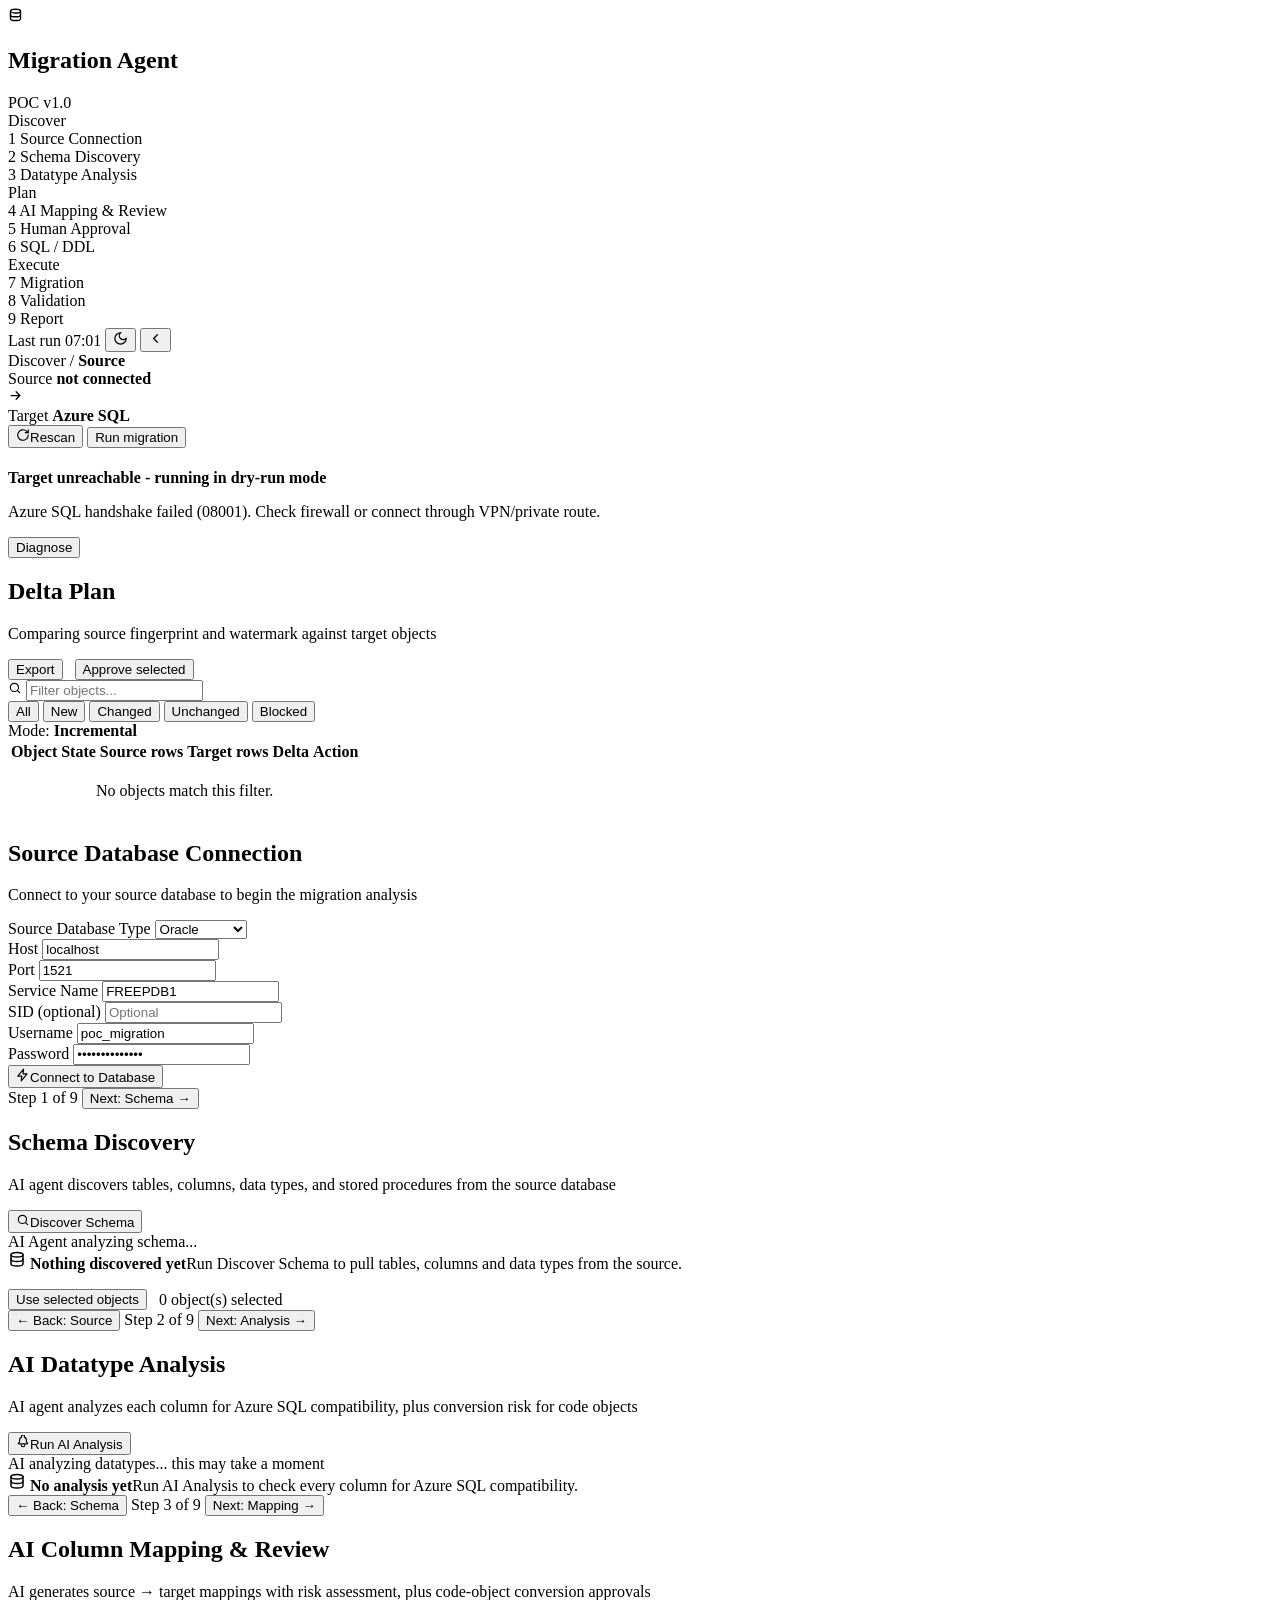
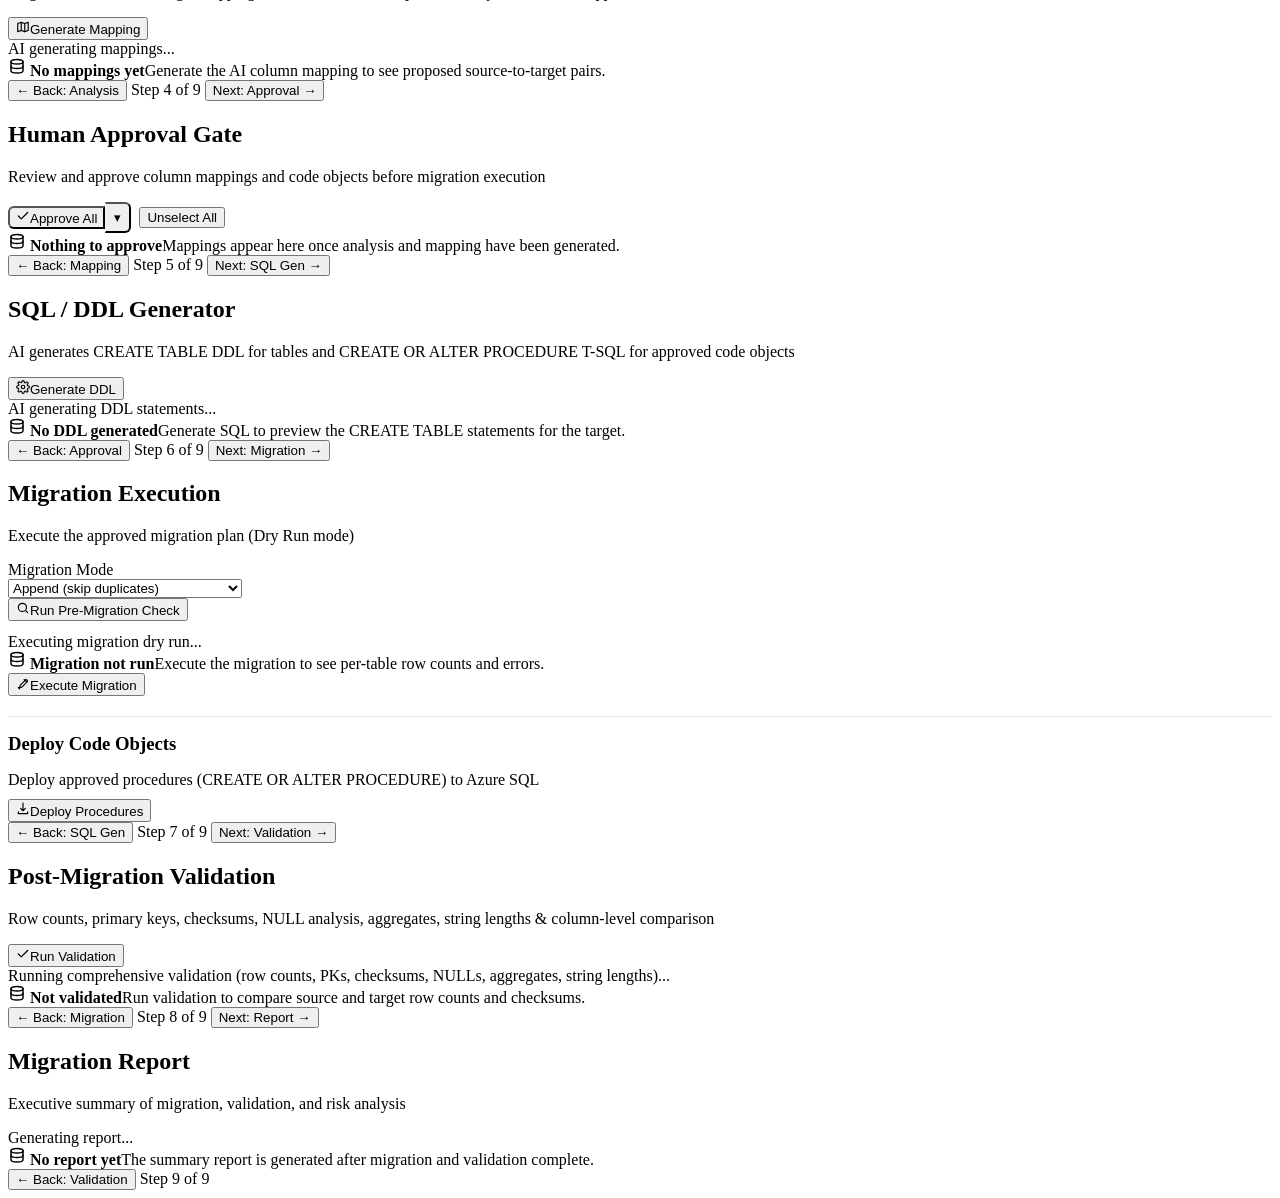
==== commit 3fcde7f6: "Update migration workflow and dashboard" ====
--- a/dashboard/templates/index.html
+++ b/dashboard/templates/index.html
@@ -263,6 +263,10 @@
                 <div class="table-container"></div>
             </div>
             <div id="schemaProcedures" class="hidden" style="margin-top:16px;"></div>
+            <div id="schemaActionBar" class="hidden" style="margin-top:16px;display:flex;align-items:center;gap:12px;flex-wrap:wrap;">
+                <button class="btn btn-primary" onclick="selectSchemaObjects()">Use selected objects</button>
+                <span id="selectedObjectsStatus" class="card-subtitle">0 object(s) selected</span>
+            </div>
         </div>
 
         <div class="bottom-nav">
@@ -360,8 +364,8 @@
                     <h2>Human Approval Gate</h2>
                     <p class="card-subtitle">Review and approve column mappings and code objects before migration execution</p>
                 </div>
-                <div>
-                    <div style="display: inline-block; position: relative;">
+                <div style="display: flex; align-items: center; gap: 8px;">
+                    <div style="display: inline-flex; align-items: center; position: relative;">
                         <button class="btn btn-success btn-sm" onclick="approveAll()" style="border-radius: 6px 0 0 6px;"><span class="btn-icon"><svg width="14" height="14" viewBox="0 0 24 24" fill="none" stroke="currentColor" stroke-width="2.2" stroke-linecap="round" stroke-linejoin="round"><path d="M20 6L9 17l-5-5"/></svg></span>Approve All</button><button class="btn btn-success btn-sm" onclick="toggleApproveDropdown(event)" style="border-radius: 0 6px 6px 0; border-left: 1px solid rgba(255,255,255,0.3); padding: 6px 8px;" title="Approve by risk level">▾</button>
                         <div id="approveDropdown" style="display:none; position:absolute; right:0; top:100%; margin-top:4px; background:var(--bg-card,#fff); border:1px solid var(--border,#e5e7eb); border-radius:8px; box-shadow:0 4px 12px rgba(0,0,0,0.12); z-index:50; min-width:200px; overflow:hidden;">
                             <div style="padding:4px;">
@@ -372,7 +376,7 @@
                             </div>
                         </div>
                     </div>
-                    <button class="btn btn-outline btn-sm" onclick="unselectAll()" style="margin-left: 8px;">Unselect All</button>
+                    <button class="btn btn-outline btn-sm" onclick="unselectAll()">Unselect All</button>
                 </div>
             </div>
 
@@ -958,13 +962,10 @@
         const tableNames = Array.isArray(res.tables) ? res.tables.join(', ') : '';
         const procCount = res.procedure_count || (Array.isArray(res.procedures) ? res.procedures.length : 0);
         const procNames = Array.isArray(res.procedures) ? res.procedures.join(', ') : '';
-        let msg = `✅ Connected! Found <strong>${tableCount}</strong> table(s) and <strong>${procCount}</strong> procedure(s)`;
-        if (tableCount > 0 && tableNames && !tableNames.includes('Not connected')) {
-            msg += `<br><strong>Tables:</strong> ${tableNames}`;
-        }
-        if (procCount > 0 && procNames) {
-            msg += `<br><strong>Procedures:</strong> ${procNames}`;
-        }
+        const viewCount = res.view_count || (Array.isArray(res.views) ? res.views.length : 0);
+        const srcBase = (type || '').toLowerCase().replace(/\s*\(.*?\)\s*/g, '').trim();
+        const srcLabel = ({ oracle: 'Oracle', sqlserver: 'SQL Server', 'sql server': 'SQL Server' }[srcBase]) || (srcBase ? srcBase.charAt(0).toUpperCase() + srcBase.slice(1) : '');
+        let msg = `✅ Connected${srcLabel ? ' to <strong>' + srcLabel + '</strong>' : ''}! Found <strong>${tableCount}</strong> table(s), <strong>${procCount}</strong> procedure(s) and <strong>${viewCount}</strong> view(s)`;
         if (res.message) msg += `<br><em>${res.message}</em>`;
         showAlert('connectStatus', 'success', msg);
         setConnStatus('source', true, type);
@@ -989,6 +990,7 @@
 let discoveredSchemaRows = [];
 let selectedSchemaObjects = new Set();
 let selectedProcedures = new Set();
+let selectedViews = new Set();
 let schemaPage = 0;
 const schemaPageSize = 100;
 
@@ -1055,12 +1057,8 @@
     });
     html += '</div>'; // tablesBody
 
-    // ---- Stored Procedures section (rendered by renderSchemaProcedures into its own box) ----
-    // ---- Action bar ----
-    html += `<div style="margin-top:14px;display:flex;align-items:center;gap:12px;flex-wrap:wrap;">
-        <button class="btn btn-primary" onclick="selectSchemaObjects()">Use selected objects</button>
-        <span id="selectedObjectsStatus" class="card-subtitle">${selectedSchemaObjects.size} object(s) selected</span>
-    </div>`;
+    // ---- Stored Procedures & Views sections render into #schemaProcedures; the
+    //      shared action bar (#schemaActionBar) lives below all three sections. ----
     html += '</div>'; // obj-group
     table.innerHTML = html;
 }
@@ -1073,11 +1071,19 @@
     if (caret) caret.textContent = nowHidden ? '▶' : '▼';
 }
 
+function updateSelectedObjectsStatus() {
+    const status = document.getElementById('selectedObjectsStatus');
+    if (!status) return;
+    const t = selectedSchemaObjects.size;
+    const p = selectedProcedures.size;
+    const v = selectedViews.size;
+    status.textContent = `${t} table(s), ${p} procedure(s), ${v} view(s) selected`;
+}
+
 function toggleSchemaObject(input) {
     if (input.checked) selectedSchemaObjects.add(input.value);
     else selectedSchemaObjects.delete(input.value);
-    const status = document.getElementById('selectedObjectsStatus');
-    if (status) status.textContent = `${selectedSchemaObjects.size} object(s) selected`;
+    updateSelectedObjectsStatus();
 }
 
 function changeSchemaPage(delta) {
@@ -1092,6 +1098,8 @@
     document.getElementById('schemaMetrics').classList.add('hidden');
     document.getElementById('schemaTable').classList.add('hidden');
     document.getElementById('schemaProcedures').classList.add('hidden');
+    const _ab = document.getElementById('schemaActionBar');
+    if (_ab) _ab.classList.add('hidden');
 
     const res = await apiCall('/api/discover_schema', { method: 'POST', body: JSON.stringify({}) });
 
@@ -1113,10 +1121,15 @@
         const schemaSet = new Set(schema.map(r => r.schema_name || '').filter(Boolean));
         selectedSchemaObjects = tableSet;
         selectedProcedures = new Set();  // reset; renderSchemaProcedures re-selects all by default
+        selectedViews = new Set();       // reset; renderSchemaProcedures re-selects all views by default
 
         // Also discover stored procedures (reuses existing endpoint)
         const procRes = await apiCall('/api/discover_procedures', { method: 'POST', body: JSON.stringify({}) });
         const procedures = (procRes && procRes.success && Array.isArray(procRes.procedures)) ? procRes.procedures : [];
+
+        // Also discover views (reuses existing endpoint)
+        const viewRes = await apiCall('/api/discover_views', { method: 'POST', body: JSON.stringify({}) });
+        const views = (viewRes && viewRes.success && Array.isArray(viewRes.views)) ? viewRes.views : [];
 
         document.getElementById('schemaMetrics').classList.remove('hidden');
         document.getElementById('schemaMetrics').innerHTML = buildMetrics([
@@ -1124,12 +1137,16 @@
             { label: 'Tables', value: tableCount, cls: 'success' },
             { label: 'Columns', value: colCount, cls: '' },
             { label: 'Procedures', value: procedures.length, cls: procedures.length > 0 ? 'success' : '' },
+            { label: 'Views', value: views.length, cls: views.length > 0 ? 'success' : '' },
         ]);
 
         const table = document.getElementById('schemaTable');
         table.classList.remove('hidden');
         renderSchemaPage();
-        renderSchemaProcedures(procedures);
+        renderSchemaProcedures(procedures, views);
+        const actionBar = document.getElementById('schemaActionBar');
+        if (actionBar) actionBar.classList.remove('hidden');
+        updateSelectedObjectsStatus();
         markComplete(1);
     } else {
         showAlert('schemaTable', 'error', res.error);
@@ -1137,7 +1154,7 @@
     }
 }
 
-function renderSchemaProcedures(procedures) {
+function renderSchemaProcedures(procedures, views) {
     const box = document.getElementById('schemaProcedures');
     if (!box) return;
     const procs = procedures || [];
@@ -1169,18 +1186,45 @@
     }
     html += '</div>'; // procsBody
 
-    // Views section (placeholder — wired for later view discovery)
+    // ---- Views section ----
+    const vws = views || [];
+    window._discoveredViews = vws;
     html += `<div class="obj-section-header" onclick="toggleObjSection('viewsBody', this)">
         <span class="obj-caret">▶</span>
-        <strong>Views (0)</strong>
+        <strong>Views (${vws.length})</strong>
     </div>`;
     html += '<div id="viewsBody" class="obj-section-body hidden">';
-    html += '<p class="card-subtitle" style="padding:8px 12px;">View discovery coming soon.</p>';
+    if (vws.length === 0) {
+        html += '<p class="card-subtitle" style="padding:8px 12px;">No views discovered.</p>';
+    } else {
+        if (selectedViews.size === 0) {
+            vws.forEach(v => selectedViews.add((v.name || v.NAME || String(v)).toUpperCase()));
+        }
+        html += '<div class="table-container"><table><thead><tr><th>Select</th><th>View</th><th>Type</th></tr></thead><tbody>';
+        vws.forEach(v => {
+            const rawName = v.name || v.NAME || String(v);
+            const name = escapeHtml(rawName);
+            const type = escapeHtml(v.type || v.object_type || 'VIEW');
+            const checked = selectedViews.has(rawName.toUpperCase()) ? 'checked' : '';
+            html += '<tr><td><input type="checkbox" class="schema-view-select" value="' + name + '" ' + checked + ' onchange="toggleViewSelect(this)" aria-label="Select ' + name + '"></td><td><strong>' + name + '</strong></td><td>' + type + '</td></tr>';
+        });
+        html += '</tbody></table></div>';
+        html += '<div style="padding:6px 8px;"><span id="selectedViewsStatus" class="card-subtitle">' + selectedViews.size + ' view(s) selected</span></div>';
+    }
     html += '</div>'; // viewsBody
 
     html += '</div>'; // obj-group
     box.innerHTML = html;
     box.classList.remove('hidden');
+}
+
+function toggleViewSelect(input) {
+    const val = (input.value || '').toUpperCase();
+    if (input.checked) selectedViews.add(val);
+    else selectedViews.delete(val);
+    const status = document.getElementById('selectedViewsStatus');
+    if (status) status.textContent = `${selectedViews.size} view(s) selected`;
+    updateSelectedObjectsStatus();
 }
 
 function toggleProcedureSelect(input) {
@@ -1189,6 +1233,7 @@
     else selectedProcedures.delete(val);
     const status = document.getElementById('selectedProcsStatus');
     if (status) status.textContent = `${selectedProcedures.size} procedure(s) selected`;
+    updateSelectedObjectsStatus();
 }
 
 async function selectSchemaObjects() {
@@ -1197,16 +1242,21 @@
     const procedures = (window._discoveredProcedures || [])
         .map(p => p.name || p.NAME || String(p))
         .filter(n => selectedProcedures.has(n.toUpperCase()));
+    // Send the actual view names that are selected.
+    const views = (window._discoveredViews || [])
+        .map(v => v.name || v.NAME || String(v))
+        .filter(n => selectedViews.has(n.toUpperCase()));
     const res = await apiCall('/api/select_objects', {
         method: 'POST',
-        body: JSON.stringify({ tables, procedures })
+        body: JSON.stringify({ tables, procedures, views })
     });
     const status = document.getElementById('selectedObjectsStatus');
     if (res.success) {
         const tblN = (res.selected_tables || []).length;
         const procN = (res.selected_procedures || []).length;
-        if (status) status.textContent = `${tblN} table(s), ${procN} procedure(s) selected for load`;
-        showAlert('', 'success', `Selected: ${tblN} table(s), ${procN} procedure(s)`);
+        const viewN = (res.selected_views || []).length;
+        if (status) status.textContent = `${tblN} table(s), ${procN} procedure(s), ${viewN} view(s) selected for load`;
+        showAlert('', 'success', `Selected: ${tblN} table(s), ${procN} procedure(s), ${viewN} view(s)`);
         fetchDeltaPlan();
     } else {
         if (status) status.textContent = res.error || 'Selection failed';
@@ -1304,31 +1354,54 @@
     const box = document.getElementById('analysisCodeObjects');
     if (!box) return;
     const objs = objects || [];
-    let html = '<div class="obj-group">';
-    html += `<div class="obj-section-header" onclick="toggleObjSection('codeObjBody', this)">
-        <span class="obj-caret">▶</span>
-        <strong>Code Object Conversion (${objs.length})</strong>
-        <span class="card-subtitle" style="margin-left:8px;">Procedures & views — PL/SQL → T-SQL conversion risk</span>
-    </div>`;
-    html += '<div id="codeObjBody" class="obj-section-body hidden">';
-    if (objs.length === 0) {
-        html += '<p class="card-subtitle" style="padding:8px 12px;">No procedures or views discovered. Run Schema Discovery first, or none exist in this schema.</p>';
-    } else {
-        html += '<div class="table-container"><table><thead><tr><th>Object</th><th>Type</th><th>Conversion Risk</th><th>Signals detected</th></tr></thead><tbody>';
-        objs.forEach(o => {
+    // Separate procedures/functions from views (mirrors Schema Discovery layout).
+    const isView = o => (o.type || '').toUpperCase() === 'VIEW';
+    const procs = objs.filter(o => !isView(o));
+    const views = objs.filter(isView);
+
+    // Renders one read-only risk table for a given object list.
+    function codeTable(list) {
+        let h = '<div class="table-container"><table><thead><tr><th>Object</th><th>Type</th><th>Conversion Risk</th><th>Signals detected</th></tr></thead><tbody>';
+        list.forEach(o => {
             const name = escapeHtml(o.name || '');
             const type = escapeHtml(o.type || 'PROCEDURE');
             const reasons = Array.isArray(o.reasons) ? o.reasons.map(escapeHtml).join(', ') : '';
-            html += `<tr>
+            h += `<tr>
                 <td><strong>${name}</strong></td>
                 <td>${type}</td>
                 <td>${riskBadge(o.risk)}</td>
                 <td><span class="card-subtitle">${reasons}</span></td>
             </tr>`;
         });
-        html += '</tbody></table></div>';
-    }
-    html += '</div>'; // codeObjBody
+        h += '</tbody></table></div>';
+        return h;
+    }
+
+    let html = '<div class="obj-group">';
+    // ---- Stored Procedures sub-section ----
+    html += `<div class="obj-section-header" onclick="toggleObjSection('codeObjProcsBody', this)">
+        <span class="obj-caret">▶</span>
+        <strong>Stored Procedures (${procs.length})</strong>
+        <span class="card-subtitle" style="margin-left:8px;">PL/SQL → T-SQL conversion risk</span>
+    </div>`;
+    html += '<div id="codeObjProcsBody" class="obj-section-body hidden">';
+    html += procs.length === 0
+        ? '<p class="card-subtitle" style="padding:8px 12px;">No stored procedures discovered.</p>'
+        : codeTable(procs);
+    html += '</div>'; // codeObjProcsBody
+
+    // ---- Views sub-section ----
+    html += `<div class="obj-section-header" onclick="toggleObjSection('codeObjViewsBody', this)">
+        <span class="obj-caret">▶</span>
+        <strong>Views (${views.length})</strong>
+        <span class="card-subtitle" style="margin-left:8px;">View definition → T-SQL conversion risk</span>
+    </div>`;
+    html += '<div id="codeObjViewsBody" class="obj-section-body hidden">';
+    html += views.length === 0
+        ? '<p class="card-subtitle" style="padding:8px 12px;">No views discovered.</p>'
+        : codeTable(views);
+    html += '</div>'; // codeObjViewsBody
+
     html += '</div>'; // obj-group
     box.innerHTML = html;
     box.classList.remove('hidden');
@@ -1420,26 +1493,54 @@
     if (objs.length === 0) {
         html += '<p class="card-subtitle" style="padding:8px 12px;">No procedures or views to map. Run Schema Discovery first, or none exist.</p>';
     } else {
-        html += `<div style="display:flex;gap:8px;margin:6px 8px 12px;">
-            <button class="btn btn-sm btn-outline" onclick="approveAllCodeObjects(true)">Approve All</button>
+        html += `<div style="display:flex;align-items:center;gap:8px;margin:6px 8px 12px;">
+            <div style="display:inline-flex;align-items:center;position:relative;">
+                <button class="btn btn-sm btn-outline" onclick="approveAllCodeObjects(true)" style="border-radius:6px 0 0 6px;">Approve All</button>
+                <button class="btn btn-sm btn-outline" onclick="toggleDropdownById(event,'codeMapApproveDropdown')" style="border-radius:0 6px 6px 0;border-left:none;padding:6px 8px;" title="Approve by risk level">▾</button>
+                <div id="codeMapApproveDropdown" style="display:none;position:absolute;left:0;top:100%;margin-top:4px;background:var(--bg-card,#fff);border:1px solid var(--border,#e5e7eb);border-radius:8px;box-shadow:0 4px 12px rgba(0,0,0,0.12);z-index:50;min-width:200px;overflow:hidden;">
+                    <div style="padding:4px;">
+                        <button class="btn btn-sm" onclick="approveCodeObjectsByRisk('all');hideDropdownById('codeMapApproveDropdown')" style="width:100%;text-align:left;border:none;padding:8px 12px;border-radius:6px;font-size:13px;">✓ Approve All</button>
+                        <button class="btn btn-sm" onclick="approveCodeObjectsByRisk('low');hideDropdownById('codeMapApproveDropdown')" style="width:100%;text-align:left;border:none;padding:8px 12px;border-radius:6px;font-size:13px;">🟢 Approve Low Risk</button>
+                        <button class="btn btn-sm" onclick="approveCodeObjectsByRisk('medium');hideDropdownById('codeMapApproveDropdown')" style="width:100%;text-align:left;border:none;padding:8px 12px;border-radius:6px;font-size:13px;">🟡 Approve Medium Risk</button>
+                        <button class="btn btn-sm" onclick="approveCodeObjectsByRisk('high');hideDropdownById('codeMapApproveDropdown')" style="width:100%;text-align:left;border:none;padding:8px 12px;border-radius:6px;font-size:13px;">🔴 Approve High Risk</button>
+                    </div>
+                </div>
+            </div>
             <button class="btn btn-sm btn-outline" onclick="approveAllCodeObjects(false)">Unselect All</button>
         </div>`;
-        html += '<div class="table-container"><table><thead><tr><th>Approve</th><th>Object</th><th>Type</th><th>Conversion</th><th>Risk</th><th>Signals detected</th></tr></thead><tbody>';
-        objs.forEach((o, i) => {
-            const name = escapeHtml(o.name || '');
-            const type = escapeHtml(o.type || 'PROCEDURE');
-            const reasons = Array.isArray(o.reasons) ? o.reasons.map(escapeHtml).join(', ') : '';
-            const transform = escapeHtml(o.transformation || 'PL/SQL → T-SQL');
-            html += `<tr>
-                <td><input type="checkbox" class="codeobj-approve" data-name="${name}" ${o.approved ? 'checked' : ''} onchange="toggleCodeObjectApproval('${name}', this.checked)"></td>
-                <td><strong>${name}</strong></td>
-                <td>${type}</td>
-                <td><code>${transform}</code></td>
-                <td>${riskBadge(o.risk)}</td>
-                <td><span class="card-subtitle">${reasons}</span></td>
-            </tr>`;
-        });
-        html += '</tbody></table></div>';
+        // Split into Stored Procedures and Views sub-tables (mirrors Schema Discovery).
+        const isView = o => (o.type || '').toUpperCase() === 'VIEW';
+        const procs = objs.filter(o => !isView(o));
+        const views = objs.filter(isView);
+
+        function mapTable(list) {
+            let h = '<div class="table-container"><table><thead><tr><th>Approve</th><th>Object</th><th>Type</th><th>Conversion</th><th>Risk</th><th>Signals detected</th></tr></thead><tbody>';
+            list.forEach(o => {
+                const name = escapeHtml(o.name || '');
+                const type = escapeHtml(o.type || 'PROCEDURE');
+                const reasons = Array.isArray(o.reasons) ? o.reasons.map(escapeHtml).join(', ') : '';
+                const transform = escapeHtml(o.transformation || 'PL/SQL → T-SQL');
+                h += `<tr>
+                    <td><input type="checkbox" class="codeobj-approve" data-name="${name}" ${o.approved ? 'checked' : ''} onchange="toggleCodeObjectApproval('${name}', this.checked)"></td>
+                    <td><strong>${name}</strong></td>
+                    <td>${type}</td>
+                    <td><code>${transform}</code></td>
+                    <td>${riskBadge(o.risk)}</td>
+                    <td><span class="card-subtitle">${reasons}</span></td>
+                </tr>`;
+            });
+            h += '</tbody></table></div>';
+            return h;
+        }
+
+        html += `<div class="obj-subhead" style="padding:8px 12px 4px;font-weight:600;">Stored Procedures (${procs.length})</div>`;
+        html += procs.length === 0
+            ? '<p class="card-subtitle" style="padding:4px 12px 10px;">No stored procedures.</p>'
+            : mapTable(procs);
+        html += `<div class="obj-subhead" style="padding:12px 12px 4px;font-weight:600;border-top:1px solid var(--border,#e5e7eb);">Views (${views.length})</div>`;
+        html += views.length === 0
+            ? '<p class="card-subtitle" style="padding:4px 12px 10px;">No views.</p>'
+            : mapTable(views);
     }
     html += '</div>'; // codeMapBody
     html += '</div>'; // obj-group
@@ -1694,8 +1795,19 @@
         <span class="card-subtitle" style="margin-left:8px;">${approvedCount}/${objs.length} approved — final sign-off before migration</span>
     </div>`;
     html += '<div id="apprCodeBody" class="obj-section-body hidden">';
-    html += `<div style="display:flex;gap:8px;margin:6px 8px 12px;">
-        <button class="btn btn-sm btn-success" onclick="approveAllCodeObjectsApproval(true)">Approve All</button>
+    html += `<div style="display:flex;align-items:center;gap:8px;margin:6px 8px 12px;">
+        <div style="display:inline-flex;align-items:center;position:relative;">
+            <button class="btn btn-sm btn-success" onclick="approveAllCodeObjectsApproval(true)" style="border-radius:6px 0 0 6px;">Approve All</button>
+            <button class="btn btn-sm btn-success" onclick="toggleDropdownById(event,'apprCodeApproveDropdown')" style="border-radius:0 6px 6px 0;border-left:1px solid rgba(255,255,255,0.3);padding:6px 8px;" title="Approve by risk level">▾</button>
+            <div id="apprCodeApproveDropdown" style="display:none;position:absolute;left:0;top:100%;margin-top:4px;background:var(--bg-card,#fff);border:1px solid var(--border,#e5e7eb);border-radius:8px;box-shadow:0 4px 12px rgba(0,0,0,0.12);z-index:50;min-width:200px;overflow:hidden;">
+                <div style="padding:4px;">
+                    <button class="btn btn-sm" onclick="approveCodeObjectsByRiskApproval('all');hideDropdownById('apprCodeApproveDropdown')" style="width:100%;text-align:left;border:none;padding:8px 12px;border-radius:6px;font-size:13px;">✓ Approve All</button>
+                    <button class="btn btn-sm" onclick="approveCodeObjectsByRiskApproval('low');hideDropdownById('apprCodeApproveDropdown')" style="width:100%;text-align:left;border:none;padding:8px 12px;border-radius:6px;font-size:13px;">🟢 Approve Low Risk</button>
+                    <button class="btn btn-sm" onclick="approveCodeObjectsByRiskApproval('medium');hideDropdownById('apprCodeApproveDropdown')" style="width:100%;text-align:left;border:none;padding:8px 12px;border-radius:6px;font-size:13px;">🟡 Approve Medium Risk</button>
+                    <button class="btn btn-sm" onclick="approveCodeObjectsByRiskApproval('high');hideDropdownById('apprCodeApproveDropdown')" style="width:100%;text-align:left;border:none;padding:8px 12px;border-radius:6px;font-size:13px;">🔴 Approve High Risk</button>
+                </div>
+            </div>
+        </div>
         <button class="btn btn-sm btn-outline" onclick="approveAllCodeObjectsApproval(false)">Unselect All</button>
     </div>`;
     html += '<div class="table-container"><table><thead><tr><th>Approve</th><th>Object</th><th>Type</th><th>Conversion</th><th>Risk</th><th>Status</th></tr></thead><tbody>';
@@ -1745,6 +1857,58 @@
     renderApprovalMetrics(st.mappings || [], objs);
     recomputeApprovalGate(st.mappings || [], objs);
     showToast(`Code objects ${approved ? 'approved' : 'unselected'}`, approved ? 'success' : 'info');
+}
+
+// ---- Risk-level dropdown for code objects (procedures/views) ----
+function toggleDropdownById(e, id) {
+    e.stopPropagation();
+    const dd = document.getElementById(id);
+    if (dd) dd.style.display = dd.style.display === 'none' ? 'block' : 'none';
+}
+function hideDropdownById(id) {
+    const dd = document.getElementById(id);
+    if (dd) dd.style.display = 'none';
+}
+document.addEventListener('click', function(e) {
+    ['codeMapApproveDropdown', 'apprCodeApproveDropdown'].forEach(id => {
+        const dd = document.getElementById(id);
+        if (dd && dd.parentElement && !dd.parentElement.contains(e.target)) dd.style.display = 'none';
+    });
+});
+
+// AI Risk Review row: approve code objects filtered by risk level
+async function approveCodeObjectsByRisk(level) {
+    const targets = (codeObjectMappings || []).filter(o =>
+        level === 'all' ? true : (o.risk || '').toLowerCase() === level);
+    for (const o of targets) {
+        await apiCall('/api/approve_procedure', {
+            method: 'POST',
+            body: JSON.stringify({ procedure_name: o.name, approved: true })
+        });
+        o.approved = true;
+    }
+    renderCodeObjectMappings(codeObjectMappings);
+    const body = document.getElementById('codeMapBody');
+    if (body) { body.classList.remove('hidden'); const c = body.previousElementSibling?.querySelector('.obj-caret'); if (c) c.textContent = '\u25bc'; }
+    showToast(level === 'all' ? 'All code objects approved' : `All ${level} risk code objects approved`, 'success');
+}
+
+// Approval tab row: approve code objects filtered by risk level + refresh gate/metrics
+async function approveCodeObjectsByRiskApproval(level) {
+    const objs = window._codeObjApprovals || [];
+    const targets = objs.filter(o =>
+        level === 'all' ? true : (o.risk || '').toLowerCase() === level);
+    for (const o of targets) {
+        await apiCall('/api/approve_procedure', { method: 'POST', body: JSON.stringify({ procedure_name: o.name, approved: true }) });
+        o.approved = true;
+    }
+    renderApprovalCodeObjects(objs);
+    const body = document.getElementById('apprCodeBody');
+    if (body) { body.classList.remove('hidden'); const c = body.previousElementSibling?.querySelector('.obj-caret'); if (c) c.textContent = '\u25bc'; }
+    const st = await apiCall('/api/state');
+    renderApprovalMetrics(st.mappings || [], objs);
+    recomputeApprovalGate(st.mappings || [], objs);
+    showToast(level === 'all' ? 'All code objects approved' : `All ${level} risk code objects approved`, 'success');
 }
 
 async function approveAll() {
@@ -2423,7 +2587,7 @@
                 const passCount = Object.values(checksObj).filter(s => s === 'PASS').length;
                 const statusColor = overallStatus === 'PASS' ? '#059669' : overallStatus === 'FAIL' ? '#dc2626' : '#d97706';
                 const statusIcon = overallStatus === 'PASS' ? '✅' : overallStatus === 'FAIL' ? '❌' : '⚠️';
-                const isExpanded = (overallStatus === 'FAIL' && idx === 0);
+                const isExpanded = false;  // collapse all validation tables by default; user expands as needed
 
                 html += `<div class="val-table-group" style="margin-bottom: 8px; border: 1px solid var(--border, #e5e7eb); border-radius: 8px; overflow: hidden;">
                     <div onclick="toggleValAccordion('valTblBody_${idx}')" style="display: flex; justify-content: space-between; align-items: center; padding: 10px 14px; background: var(--bg-page, #f9fafb); cursor: pointer; user-select: none;">
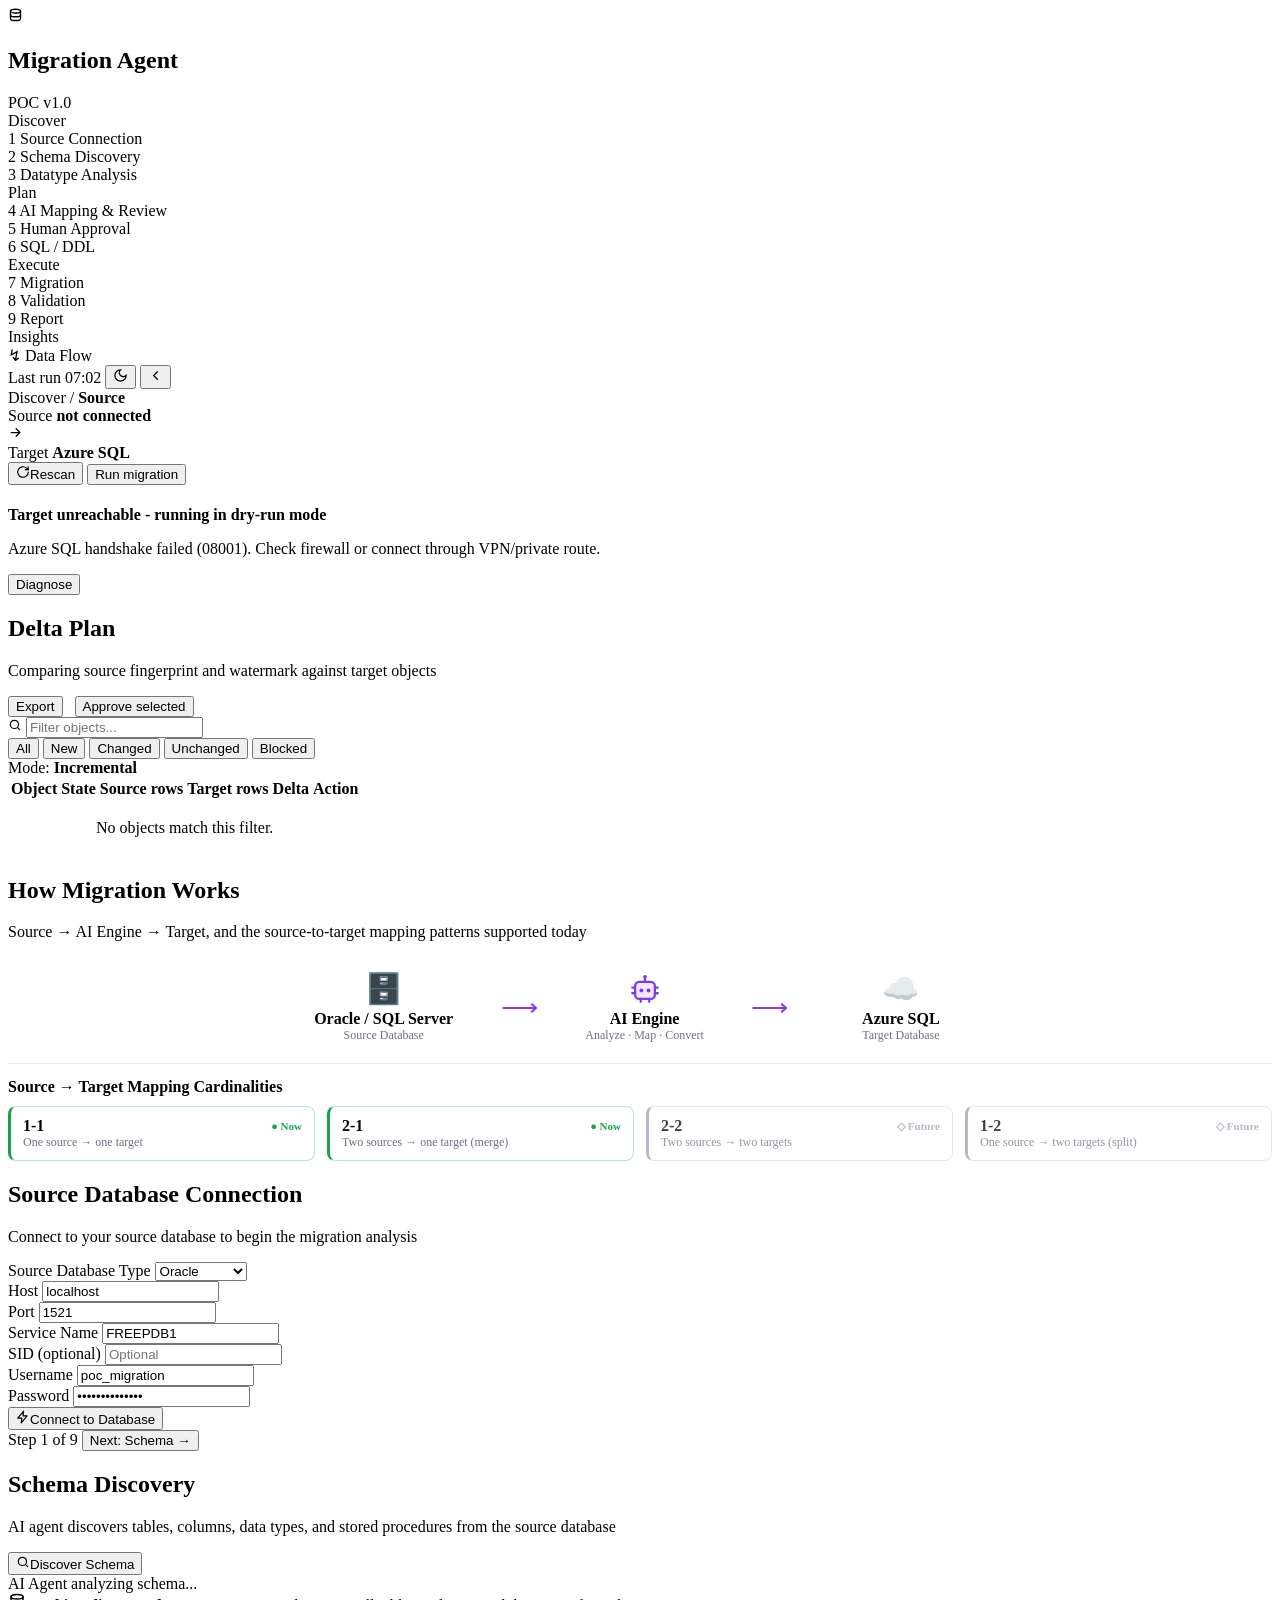
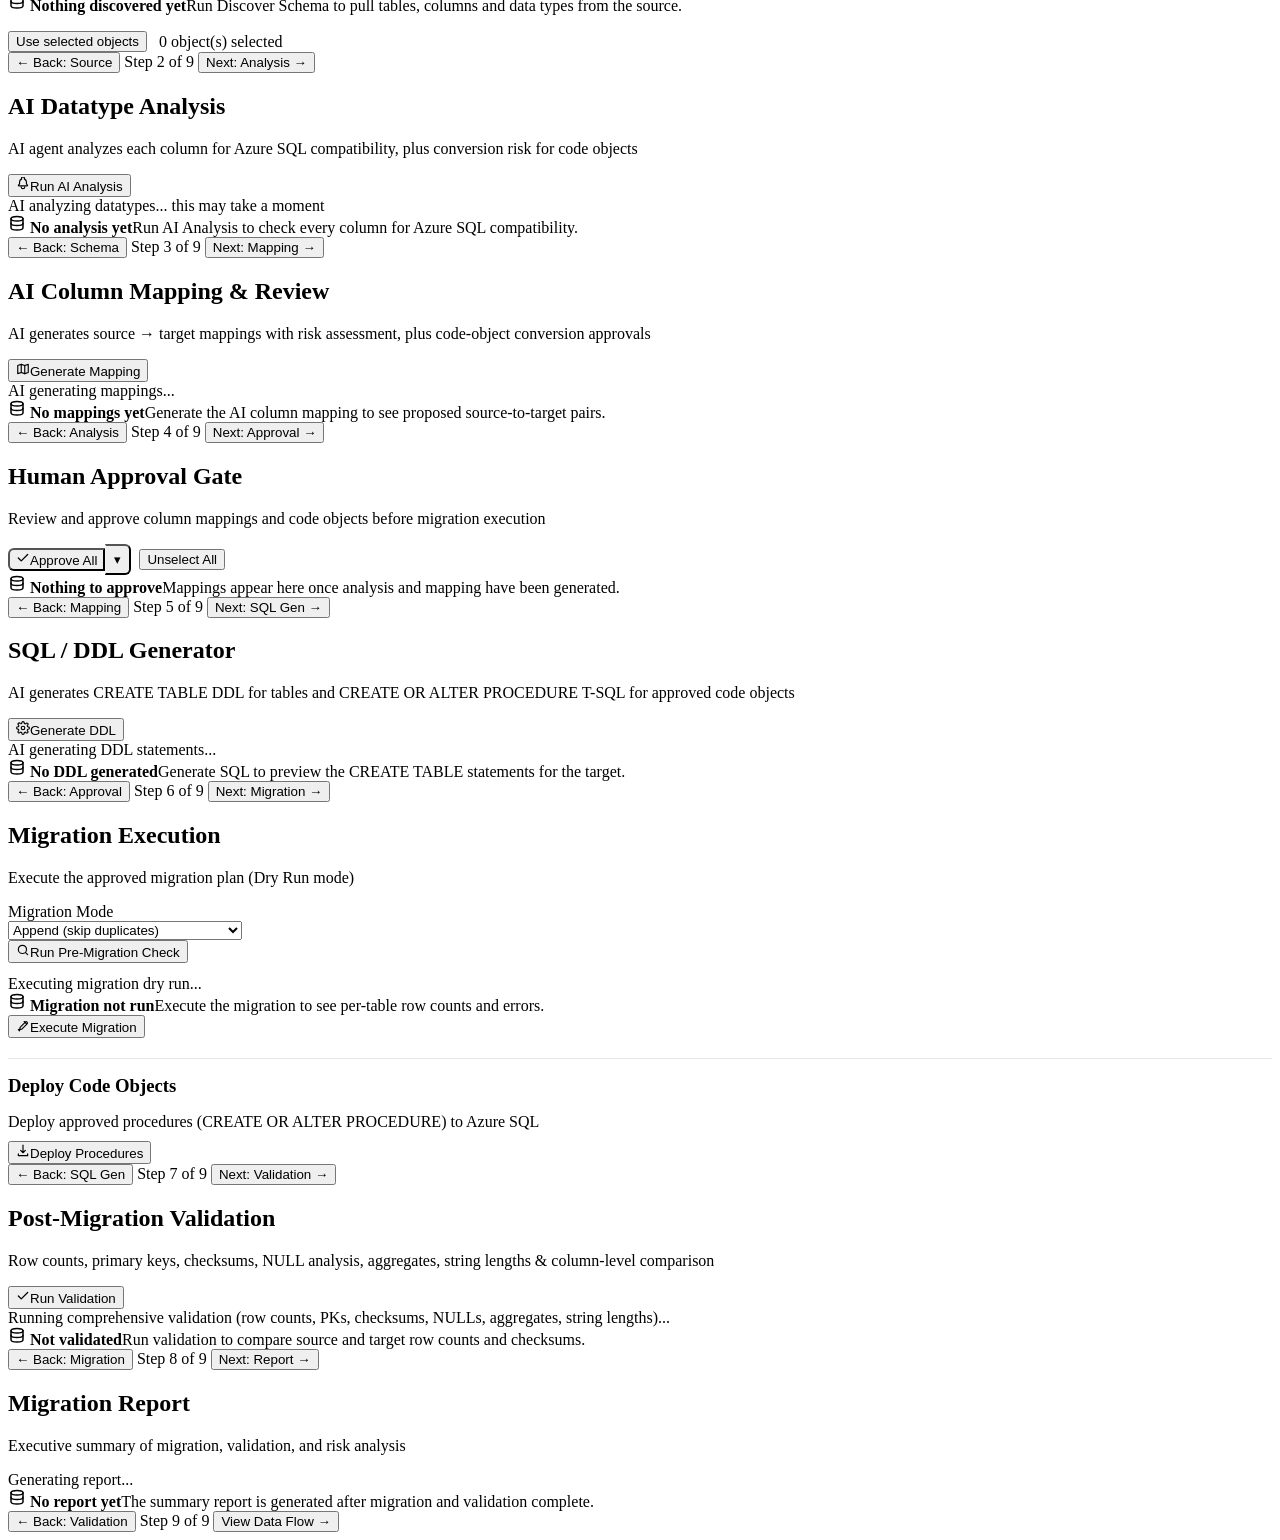
==== commit 6355d2cc: "Update migration dashboard and workflow prompts" ====
--- a/dashboard/templates/index.html
+++ b/dashboard/templates/index.html
@@ -23,6 +23,46 @@
 .obj-item-title:hover { color:var(--primary,#6c63ff); }
 .obj-item-body { padding:4px 8px 10px 30px; }
 .hidden { display:none; }
+/* Standalone nav item (Data Flow) — match .nav-step interactivity so the
+   pointer/hand cursor shows on hover. */
+.nav-standalone { cursor:pointer; }
+.nav-standalone .nav-step-label, .nav-standalone .step-num { cursor:pointer; }
+/* Data Flow tab — animated source→target flow arrows */
+.df-flow-track { position:relative; width:96px; height:26px; display:flex; align-items:center; justify-content:center; }
+.df-flow-arrow { font-size:26px; color:#9333ea; }
+.df-flow-dot {
+    position:absolute; top:50%; left:0; width:6px; height:6px; margin-top:-3px;
+    border-radius:50%; background:#9333ea; opacity:0;
+    animation: none;
+}
+/* Dots flow ONLY while the track is in the running state. */
+.df-flow-track.is-running .df-flow-dot { animation: dfFlow 1.6s linear infinite; }
+.df-flow-track.is-running .df-flow-dot:nth-child(2) { animation-delay:0.53s; }
+.df-flow-track.is-running .df-flow-dot:nth-child(3) { animation-delay:1.06s; }
+/* Completed: stop motion, arrow turns green, show a ✓ badge. */
+.df-flow-track.is-done .df-flow-dot { animation:none; opacity:0; }
+.df-flow-track.is-done .df-flow-arrow { color:#16a34a; }
+.df-flow-track.is-done::after {
+    content:"✓"; position:absolute; top:50%; left:50%; transform:translate(-50%,-50%);
+    color:#16a34a; font-size:18px; font-weight:800;
+}
+.df-flow-track.is-done .df-flow-arrow { opacity:0.25; }
+/* Failed: stop motion, arrow turns red, show a ✗ badge. */
+.df-flow-track.is-failed .df-flow-dot { animation:none; opacity:0; }
+.df-flow-track.is-failed .df-flow-arrow { color:#ef4444; opacity:0.25; }
+.df-flow-track.is-failed::after {
+    content:"✗"; position:absolute; top:50%; left:50%; transform:translate(-50%,-50%);
+    color:#ef4444; font-size:18px; font-weight:800;
+}
+@keyframes dfFlow {
+    0%   { left:2px;  opacity:0; }
+    15%  { opacity:1; }
+    85%  { opacity:1; }
+    100% { left:80px; opacity:0; }
+}
+@media (prefers-reduced-motion: reduce) {
+    .df-flow-track.is-running .df-flow-dot { animation:none; display:none; }
+}
 </style>
 </head>
 <body>
@@ -85,6 +125,12 @@
         <div class="nav-step" data-step="8" onclick="goToStep(8)" title="Report">
             <span class="step-num"><span>9</span></span> <span class="nav-step-label">Report</span>
             <span class="step-meta" id="metaReport"></span>
+        </div>
+
+        <div class="nav-section">Insights</div>
+        <div class="nav-standalone" id="navDataFlow" onclick="showDataFlow()" title="Real source → target data flow of the last run">
+            <span class="step-num"><span>↯</span></span> <span class="nav-step-label">Data Flow</span>
+            <span class="step-meta" id="metaDataFlow"></span>
         </div>
     </div>
     <div class="rail-foot">
@@ -161,6 +207,81 @@
             </div>
 
             <div id="deltaPreviewTable"></div>
+        </div>
+
+        <!-- ========== Migration Overview (cardinality legend, shown before connecting) ========== -->
+        <div class="card" id="migrationOverviewCard">
+            <div class="card-header">
+                <div>
+                    <h2>How Migration Works</h2>
+                    <p class="card-subtitle">Source → AI Engine → Target, and the source-to-target mapping patterns supported today</p>
+                </div>
+            </div>
+
+            <!-- Flow row -->
+            <div style="display:flex;align-items:center;justify-content:center;gap:18px;flex-wrap:wrap;padding:14px 0 20px;">
+                <div style="text-align:center;min-width:130px;">
+                    <div style="font-size:30px;">🗄️</div>
+                    <div style="font-weight:700;margin-top:4px;">Oracle / SQL Server</div>
+                    <div style="font-size:12px;color:#6b7280;">Source Database</div>
+                </div>
+                <div class="df-flow-track" aria-hidden="true">
+                    <span class="df-flow-dot"></span><span class="df-flow-dot"></span><span class="df-flow-dot"></span>
+                    <span class="df-flow-arrow">⟶</span>
+                </div>
+                <div style="text-align:center;min-width:110px;">
+                    <div style="display:flex;justify-content:center;">
+                        <svg width="34" height="34" viewBox="0 0 24 24" fill="none" aria-label="AI Engine" role="img">
+                            <rect x="5" y="7" width="14" height="12" rx="3" fill="#f3e8ff" stroke="#7c3aed" stroke-width="1.6"/>
+                            <circle cx="9.5" cy="13" r="1.4" fill="#7c3aed"/><circle cx="14.5" cy="13" r="1.4" fill="#7c3aed"/>
+                            <path d="M12 4v3M9 19v2M15 19v2M19 11h2M3 11h2M19 15h2M3 15h2" stroke="#7c3aed" stroke-width="1.6" stroke-linecap="round"/>
+                            <circle cx="12" cy="3.4" r="1.3" fill="#7c3aed"/>
+                        </svg>
+                    </div>
+                    <div style="font-weight:700;margin-top:4px;">AI Engine</div>
+                    <div style="font-size:12px;color:#6b7280;">Analyze · Map · Convert</div>
+                </div>
+                <div class="df-flow-track" aria-hidden="true">
+                    <span class="df-flow-dot"></span><span class="df-flow-dot"></span><span class="df-flow-dot"></span>
+                    <span class="df-flow-arrow">⟶</span>
+                </div>
+                <div style="text-align:center;min-width:130px;">
+                    <div style="font-size:30px;">☁️</div>
+                    <div style="font-weight:700;margin-top:4px;">Azure SQL</div>
+                    <div style="font-size:12px;color:#6b7280;">Target Database</div>
+                </div>
+            </div>
+
+            <!-- Cardinality legend -->
+            <div style="border-top:1px solid rgba(0,0,0,0.08);padding-top:14px;">
+                <div style="font-weight:700;margin-bottom:10px;">Source → Target Mapping Cardinalities</div>
+                <div style="display:flex;gap:12px;flex-wrap:wrap;">
+                    <div style="flex:1;min-width:200px;border:1px solid rgba(34,197,94,0.35);border-left:3px solid #16a34a;border-radius:8px;padding:10px 12px;">
+                        <div style="display:flex;justify-content:space-between;align-items:center;">
+                            <b>1-1</b><span style="font-size:11px;color:#16a34a;font-weight:700;">● Now</span>
+                        </div>
+                        <div style="font-size:12px;color:#6b7280;">One source → one target</div>
+                    </div>
+                    <div style="flex:1;min-width:200px;border:1px solid rgba(34,197,94,0.35);border-left:3px solid #16a34a;border-radius:8px;padding:10px 12px;">
+                        <div style="display:flex;justify-content:space-between;align-items:center;">
+                            <b>2-1</b><span style="font-size:11px;color:#16a34a;font-weight:700;">● Now</span>
+                        </div>
+                        <div style="font-size:12px;color:#6b7280;">Two sources → one target (merge)</div>
+                    </div>
+                    <div style="flex:1;min-width:200px;border:1px solid rgba(0,0,0,0.12);border-left:3px solid #9ca3af;border-radius:8px;padding:10px 12px;opacity:.75;">
+                        <div style="display:flex;justify-content:space-between;align-items:center;">
+                            <b>2-2</b><span style="font-size:11px;color:#9ca3af;font-weight:700;">◇ Future</span>
+                        </div>
+                        <div style="font-size:12px;color:#6b7280;">Two sources → two targets</div>
+                    </div>
+                    <div style="flex:1;min-width:200px;border:1px solid rgba(0,0,0,0.12);border-left:3px solid #9ca3af;border-radius:8px;padding:10px 12px;opacity:.75;">
+                        <div style="display:flex;justify-content:space-between;align-items:center;">
+                            <b>1-2</b><span style="font-size:11px;color:#9ca3af;font-weight:700;">◇ Future</span>
+                        </div>
+                        <div style="font-size:12px;color:#6b7280;">One source → two targets (split)</div>
+                    </div>
+                </div>
+            </div>
         </div>
 
         <div class="card">
@@ -339,7 +460,14 @@
             <div id="aiReviewSection" class="hidden" style="margin-top: 20px;">
                 <div style="border: 2px solid #7c3aed; border-radius: 12px; padding: 16px; background: var(--bg-card, #faf5ff);">
                     <div style="display: flex; justify-content: space-between; align-items: center; margin-bottom: 12px;">
-                        <h3 style="margin: 0; color: #7c3aed;">🤖 AI Risk Review</h3>
+                        <h3 style="margin: 0; color: #7c3aed; display:flex; align-items:center; gap:8px;">
+                            <svg width="20" height="20" viewBox="0 0 24 24" fill="none" aria-hidden="true" style="flex:none;">
+                                <rect x="5" y="7" width="14" height="12" rx="3" fill="#f3e8ff" stroke="#7c3aed" stroke-width="1.6"/>
+                                <circle cx="9.5" cy="13" r="1.4" fill="#7c3aed"/><circle cx="14.5" cy="13" r="1.4" fill="#7c3aed"/>
+                                <path d="M12 4v3M9 19v2M15 19v2M19 11h2M3 11h2M19 15h2M3 15h2" stroke="#7c3aed" stroke-width="1.6" stroke-linecap="round"/>
+                                <circle cx="12" cy="3.4" r="1.3" fill="#7c3aed"/>
+                            </svg>
+                            AI Risk Review</h3>
                         <button class="btn btn-sm" onclick="generateAllAIRecommendations()" style="color: #7c3aed; border-color: #7c3aed; background: transparent;">Regenerate</button>
                     </div>
                     <p class="card-subtitle" style="margin-bottom: 12px;">AI compatibility analysis for medium and high risk mappings and code objects — helps data architects decide approval</p>
@@ -532,6 +660,27 @@
         <div class="bottom-nav">
             <button class="btn btn-outline" onclick="goToStep(7)">← Back: Validation</button>
             <span class="step-indicator">Step 9 of 9</span>
+            <button class="btn btn-primary" onclick="showDataFlow()" title="View the real source → target data flow of this run">View Data Flow →</button>
+        </div>
+    </div>
+
+    <!-- ========== DATA FLOW (standalone, after Report) ========== -->
+    <!-- NOT a .step-panel and NOT a .nav-step: kept out of the goToStep
+         index model so it never reindexes the 9 pipeline steps. -->
+    <div class="dataflow-panel hidden" id="panel-dataflow">
+        <div class="card">
+            <div class="card-header">
+                <div>
+                    <h2>Data Flow — Real Migration</h2>
+                    <p class="card-subtitle">Actual source → target flow executed in the last run, with live row counts and validation status</p>
+                </div>
+                <button class="btn btn-outline btn-sm" onclick="loadDataFlow()">↻ Refresh</button>
+            </div>
+            <div id="dataFlowContent"><div class="empty-hint" style="padding:24px;color:var(--text-muted,#9ca3af);">Loading…</div></div>
+        </div>
+        <div class="bottom-nav">
+            <button class="btn btn-outline" onclick="goToStep(8)">← Back: Report</button>
+            <span class="step-indicator">Insights</span>
             <div></div>
         </div>
     </div>
@@ -625,6 +774,8 @@
     setText('metaMigration', state?.migration_executed ? 'ok' : '');
     setText('metaValidation', state?.validation_count > 0 ? state.validation_count : '');
     setText('metaReport', state?.report_generated ? 'ok' : '');
+    // Data Flow nav indicator: a filled dot once a real migration run exists.
+    setText('metaDataFlow', state?.migration_executed ? '●' : '');
 
     const approvalStep = navSteps[4];
     if (approvalStep) {
@@ -715,6 +866,12 @@
     steps.forEach(s => s.classList.remove('active'));
     navSteps.forEach(n => { n.classList.remove('active'); });
 
+    // Leaving the standalone Data Flow view (if it was open).
+    const _df = document.getElementById('panel-dataflow');
+    if (_df) _df.classList.add('hidden');
+    const _dfNav = document.getElementById('navDataFlow');
+    if (_dfNav) _dfNav.classList.remove('active');
+
     // Show target
     steps[index].classList.add('active');
     navSteps[index].classList.add('active');
@@ -742,6 +899,177 @@
     completedSteps.add(index);
     navSteps[index].classList.add('completed');
     updateDashboardStats();
+}
+
+// ============================================================
+// DATA FLOW TAB (real source -> target flow of the last run)
+// ============================================================
+function showDataFlow() {
+    // Hide the 9 pipeline step panels; show the standalone Data Flow panel.
+    steps.forEach(s => s.classList.remove('active'));
+    navSteps.forEach(n => n.classList.remove('active'));
+    const panel = document.getElementById('panel-dataflow');
+    if (panel) panel.classList.remove('hidden');
+    const nav = document.getElementById('navDataFlow');
+    if (nav) nav.classList.add('active');
+    const crumb = document.getElementById('crumb');
+    if (crumb) crumb.innerHTML = 'Insights / <b>Data Flow</b>';
+    window.scrollTo({ top: 0, behavior: 'smooth' });
+    loadDataFlow();
+}
+
+function loadDataFlow() {
+    const host = document.getElementById('dataFlowContent');
+    if (host) host.innerHTML = '<div class="empty-hint" style="padding:24px;color:#9ca3af;">Loading…</div>';
+    fetch('/api/data_flow')
+        .then(r => r.json())
+        .then(renderDataFlow)
+        .catch(err => {
+            if (host) host.innerHTML = '<div class="empty-hint" style="padding:24px;color:var(--red,#ef4444);">Failed to load data flow: ' + (err && err.message ? err.message : err) + '</div>';
+        });
+}
+
+function _dfEsc(s) {
+    return String(s == null ? '' : s).replace(/[&<>"']/g, c => ({'&':'&amp;','<':'&lt;','>':'&gt;','"':'&quot;',"'":'&#39;'}[c]));
+}
+
+function renderDataFlow(data) {
+    const host = document.getElementById('dataFlowContent');
+    if (!host) return;
+    if (!data || !data.success) {
+        host.innerHTML = '<div class="empty-hint" style="padding:24px;color:var(--red,#ef4444);">Could not load data flow.</div>';
+        return;
+    }
+    if (!data.executed) {
+        host.innerHTML = '<div class="empty-hint" style="padding:32px;text-align:center;color:#9ca3af;">'
+            + '<div style="font-size:28px;margin-bottom:8px;">↯</div>'
+            + _dfEsc(data.message || 'No migration has been executed yet.')
+            + '<div style="margin-top:12px;"><button class="btn btn-primary btn-sm" onclick="goToStep(6)">Go to Migration →</button></div>'
+            + '</div>';
+        return;
+    }
+
+    const src = _dfEsc(data.source_type || 'Source');
+    const tgt = _dfEsc(data.target_label || 'Azure SQL');
+    const t = data.totals || {};
+    const tables = data.tables || [];
+    const codeObjs = data.code_objects || [];
+    const mode = _dfEsc(data.mode || '');
+
+    const valColor = v => v === 'PASS' ? '#16a34a' : (v === 'FAIL' ? '#ef4444' : '#9ca3af');
+
+    // ---- "Showing last run" label (this tab is a historical record, not live) ----
+    let ranLabel = '';
+    if (data.finished_at) {
+        const d = new Date(data.finished_at);
+        if (!isNaN(d)) {
+            ranLabel = d.toLocaleString([], { dateStyle: 'medium', timeStyle: 'short' });
+        }
+    }
+    let html = '<div style="display:flex;align-items:center;gap:8px;margin-bottom:14px;font-size:12px;color:#6b7280;">'
+        + '<span style="display:inline-flex;align-items:center;gap:6px;background:#f3f4f6;border:1px solid rgba(0,0,0,0.08);border-radius:14px;padding:3px 10px;">'
+        + '<svg width="12" height="12" viewBox="0 0 24 24" fill="none" stroke="#6b7280" stroke-width="2" stroke-linecap="round" style="flex:none;"><circle cx="12" cy="12" r="9"/><path d="M12 7v5l3 2"/></svg>'
+        + 'Showing last completed run' + (ranLabel ? ' · <b style="color:#374151;font-weight:600;">' + _dfEsc(ranLabel) + '</b>' : '')
+        + '</span></div>';
+
+    // ---- Totals strip ----
+    html += '<div style="display:flex;gap:10px;flex-wrap:wrap;margin-bottom:18px;">';
+    const chip = (label, val, color) =>
+        '<div style="flex:1;min-width:120px;border:1px solid rgba(0,0,0,0.10);border-radius:10px;padding:10px 14px;">'
+        + '<div style="font-size:11px;text-transform:uppercase;letter-spacing:.04em;color:#9ca3af;">' + label + '</div>'
+        + '<div style="font-size:20px;font-weight:700;color:' + (color || 'inherit') + ';">' + val + '</div></div>';
+    html += chip('Mode', mode || '—');
+    html += chip('Tables', t.tables || 0);
+    html += chip('Rows Read', t.rows_read || 0);
+    html += chip('Rows Written', t.rows_written || 0, '#16a34a');
+    html += chip('Updated', t.rows_updated || 0);
+    html += chip('Skipped', t.duplicates_skipped || 0, '#d97706');
+    html += chip('Failed', t.failed_rows || 0, (t.failed_rows ? '#ef4444' : 'inherit'));
+    html += '</div>';
+
+    // ---- Visual flow: Source column -> engine -> Target column ----
+    html += '<div style="display:flex;align-items:stretch;gap:16px;margin:8px 0 26px;">';
+
+    // Source side
+    html += '<div style="flex:1;">'
+        + '<div style="font-weight:700;margin-bottom:8px;">' + src + ' <span style="color:#9ca3af;font-weight:500;">(source)</span></div>';
+    tables.forEach(row => {
+        html += '<div style="border:1px solid rgba(0,0,0,0.12);border-radius:8px;padding:8px 12px;margin-bottom:8px;background:#f9fafb;">'
+            + '<div style="font-weight:600;">' + _dfEsc(row.source_table) + '</div>'
+            + '<div style="font-size:12px;color:#6b7280;">' + (row.rows_read || 0) + ' rows read</div></div>';
+    });
+    html += '</div>';
+
+    // Engine / arrow
+    html += '<div style="display:flex;flex-direction:column;align-items:center;justify-content:center;min-width:120px;">'
+        + '<div style="font-size:11px;color:#9ca3af;text-transform:uppercase;letter-spacing:.05em;margin-bottom:6px;">Migration</div>'
+        + '<svg width="26" height="26" viewBox="0 0 24 24" fill="none" aria-hidden="true" style="margin-bottom:6px;"><rect x="5" y="7" width="14" height="12" rx="3" fill="#f3e8ff" stroke="#7c3aed" stroke-width="1.6"/><circle cx="9.5" cy="13" r="1.4" fill="#7c3aed"/><circle cx="14.5" cy="13" r="1.4" fill="#7c3aed"/><path d="M12 4v3M9 19v2M15 19v2M19 11h2M3 11h2M19 15h2M3 15h2" stroke="#7c3aed" stroke-width="1.6" stroke-linecap="round"/><circle cx="12" cy="3.4" r="1.3" fill="#7c3aed"/></svg>'
+        + '<div class="df-flow-track" aria-hidden="true">'
+        +   '<span class="df-flow-dot"></span><span class="df-flow-dot"></span><span class="df-flow-dot"></span>'
+        +   '<span class="df-flow-arrow">⟶</span>'
+        + '</div>'
+        + '<div style="font-size:11px;color:#6b7280;margin-top:6px;text-align:center;">extract → map<br>convert → load</div></div>';
+
+    // Target side
+    html += '<div style="flex:1;">'
+        + '<div style="font-weight:700;margin-bottom:8px;">' + tgt + ' <span style="color:#9ca3af;font-weight:500;">(target)</span></div>';
+    tables.forEach(row => {
+        const vc = valColor(row.validation);
+        html += '<div style="border:1px solid ' + vc + '33;border-left:3px solid ' + vc + ';border-radius:8px;padding:8px 12px;margin-bottom:8px;background:#ffffff;">'
+            + '<div style="font-weight:600;display:flex;justify-content:space-between;">'
+            + '<span>' + _dfEsc(row.target_table) + '</span>'
+            + (row.validation ? '<span style="font-size:11px;color:' + vc + ';font-weight:700;">' + _dfEsc(row.validation) + '</span>' : '')
+            + '</div>'
+            + '<div style="font-size:12px;color:#6b7280;">' + (row.rows_written || 0) + ' written'
+            + (row.duplicates_skipped ? ' · ' + row.duplicates_skipped + ' skipped' : '')
+            + (row.failed_rows ? ' · <span style="color:#ef4444;">' + row.failed_rows + ' failed</span>' : '')
+            + '</div></div>';
+    });
+    html += '</div>';
+    html += '</div>';
+
+    // ---- Detailed table ----
+    html += '<h3 style="margin:18px 0 8px;">Detailed Flow</h3>';
+    html += '<div style="overflow-x:auto;"><table style="width:100%;border-collapse:collapse;font-size:13px;">'
+        + '<thead><tr style="text-align:left;border-bottom:2px solid rgba(0,0,0,0.1);">'
+        + '<th style="padding:8px;">Source Table</th><th style="padding:8px;">Target Table</th>'
+        + '<th style="padding:8px;text-align:right;">Read</th><th style="padding:8px;text-align:right;">Written</th>'
+        + '<th style="padding:8px;text-align:right;">Updated</th><th style="padding:8px;text-align:right;">Skipped</th>'
+        + '<th style="padding:8px;text-align:right;">Failed</th><th style="padding:8px;">Validation</th></tr></thead><tbody>';
+    if (!tables.length) {
+        html += '<tr><td colspan="8" style="padding:12px;color:#9ca3af;">No table-level metrics for this run.</td></tr>';
+    }
+    tables.forEach(row => {
+        const vc = valColor(row.validation);
+        html += '<tr style="border-bottom:1px solid rgba(0,0,0,0.06);">'
+            + '<td style="padding:8px;font-weight:600;">' + _dfEsc(row.source_table) + '</td>'
+            + '<td style="padding:8px;">' + _dfEsc(row.target_table) + '</td>'
+            + '<td style="padding:8px;text-align:right;">' + (row.rows_read || 0) + '</td>'
+            + '<td style="padding:8px;text-align:right;color:#16a34a;">' + (row.rows_written || 0) + '</td>'
+            + '<td style="padding:8px;text-align:right;">' + (row.rows_updated || 0) + '</td>'
+            + '<td style="padding:8px;text-align:right;color:#d97706;">' + (row.duplicates_skipped || 0) + '</td>'
+            + '<td style="padding:8px;text-align:right;color:' + (row.failed_rows ? '#ef4444' : 'inherit') + ';">' + (row.failed_rows || 0) + '</td>'
+            + '<td style="padding:8px;font-weight:700;color:' + vc + ';">' + _dfEsc(row.validation || '—') + '</td></tr>';
+    });
+    html += '</tbody></table></div>';
+
+    // ---- Code objects ----
+    if (codeObjs.length) {
+        html += '<h3 style="margin:22px 0 8px;">Code Objects Deployed</h3><div style="display:flex;flex-wrap:wrap;gap:8px;">';
+        codeObjs.forEach(o => {
+            const isView = o.kind === 'VIEW';
+            html += '<span style="border:1px solid rgba(0,0,0,0.12);border-radius:16px;padding:4px 12px;font-size:12px;background:'
+                + (isView ? '#f3e8ff' : '#eff6ff') + ';">'
+                + '<b>' + _dfEsc(o.kind) + '</b> · ' + _dfEsc(o.name)
+                + (o.status ? ' <span style="color:#6b7280;">(' + _dfEsc(o.status) + ')</span>' : '')
+                + '</span>';
+        });
+        html += '</div>';
+    }
+
+    host.innerHTML = html;
+    // A completed run is being rendered → show the arrows in the done state.
+    setFlowState('done');
 }
 
 // ============================================================
@@ -2014,7 +2342,7 @@
         html += `<div style="margin-top:8px;display:flex;gap:8px;align-items:center;flex-wrap:wrap;">
             <button class="btn btn-sm btn-success" onclick="setCodeObjectApproval('${name}', true, this)" style="font-size:12px;">✓ Approve</button>
             <button class="btn btn-sm btn-outline" onclick="setCodeObjectApproval('${name}', false, this)" style="font-size:12px;color:#dc2626;border-color:#dc2626;">✗ Reject</button>
-            <button class="btn btn-sm btn-outline" onclick="askAIDeepDive('${name}', this)" style="font-size:12px;color:#7c3aed;border-color:#7c3aed;">🤖 Ask AI for deeper analysis</button>
+            <button class="btn btn-sm btn-outline" onclick="askAIDeepDive('${name}', this)" style="font-size:12px;color:#7c3aed;border-color:#7c3aed;display:inline-flex;align-items:center;gap:6px;"><svg width="15" height="15" viewBox="0 0 24 24" fill="none" aria-hidden="true" style="flex:none;"><rect x="5" y="7" width="14" height="12" rx="3" fill="#f3e8ff" stroke="#7c3aed" stroke-width="1.8"/><circle cx="9.5" cy="13" r="1.4" fill="#7c3aed"/><circle cx="14.5" cy="13" r="1.4" fill="#7c3aed"/><path d="M12 4v3M9 19v2M15 19v2M19 11h2M3 11h2M19 15h2M3 15h2" stroke="#7c3aed" stroke-width="1.8" stroke-linecap="round"/><circle cx="12" cy="3.4" r="1.3" fill="#7c3aed"/></svg>Ask AI for deeper analysis</button>
         </div>
         <div id="deepdive_${i}" data-proc="${name}" style="display:none;margin-top:8px;font-size:12px;background:var(--bg-page,#faf5ff);border:1px solid #ddd6fe;border-radius:6px;padding:8px;white-space:pre-wrap;"></div>
         </div>`;
@@ -2387,12 +2715,30 @@
 // ============================================================
 // STEP 7: MIGRATION
 // ============================================================
+// ============================================================
+// FLOW-ARROW ANIMATION STATE
+// Toggles the running / done / failed classes on every .df-flow-track
+// (Data Flow tab arrows AND the "How Migration Works" overview arrows).
+// Idle = no class (static arrow, no motion).
+// ============================================================
+function setFlowState(state) {
+    var tracks = document.querySelectorAll('.df-flow-track');
+    tracks.forEach(function (t) {
+        t.classList.remove('is-running', 'is-done', 'is-failed');
+        if (state === 'running') t.classList.add('is-running');
+        else if (state === 'done') t.classList.add('is-done');
+        else if (state === 'failed') t.classList.add('is-failed');
+        // state === 'idle' (or anything else) leaves it static.
+    });
+}
+
 async function executeMigration() {
     const btn = document.getElementById('btnMigrate');
     const mode = (document.getElementById('migrationMode')?.value || 'append');
     btn.disabled = true;
     showLoading('migrationLoading', true);
     document.getElementById('migrationResult').classList.add('hidden');
+    setFlowState('running');   // arrows animate while the real migration runs
 
     const res = await apiCall('/api/execute_migration', { method: 'POST', body: JSON.stringify({ migration_mode: mode }) });
 
@@ -2421,8 +2767,10 @@
             ${errHtml}
         </div>`;
         markComplete(6);
+        setFlowState('done');   // success → green ✓ on the arrows
     } else {
         result.innerHTML = `<div class="alert alert-error">❌ ${res.error}</div>`;
+        setFlowState('failed'); // failure → red ✗ on the arrows
     }
 }
 
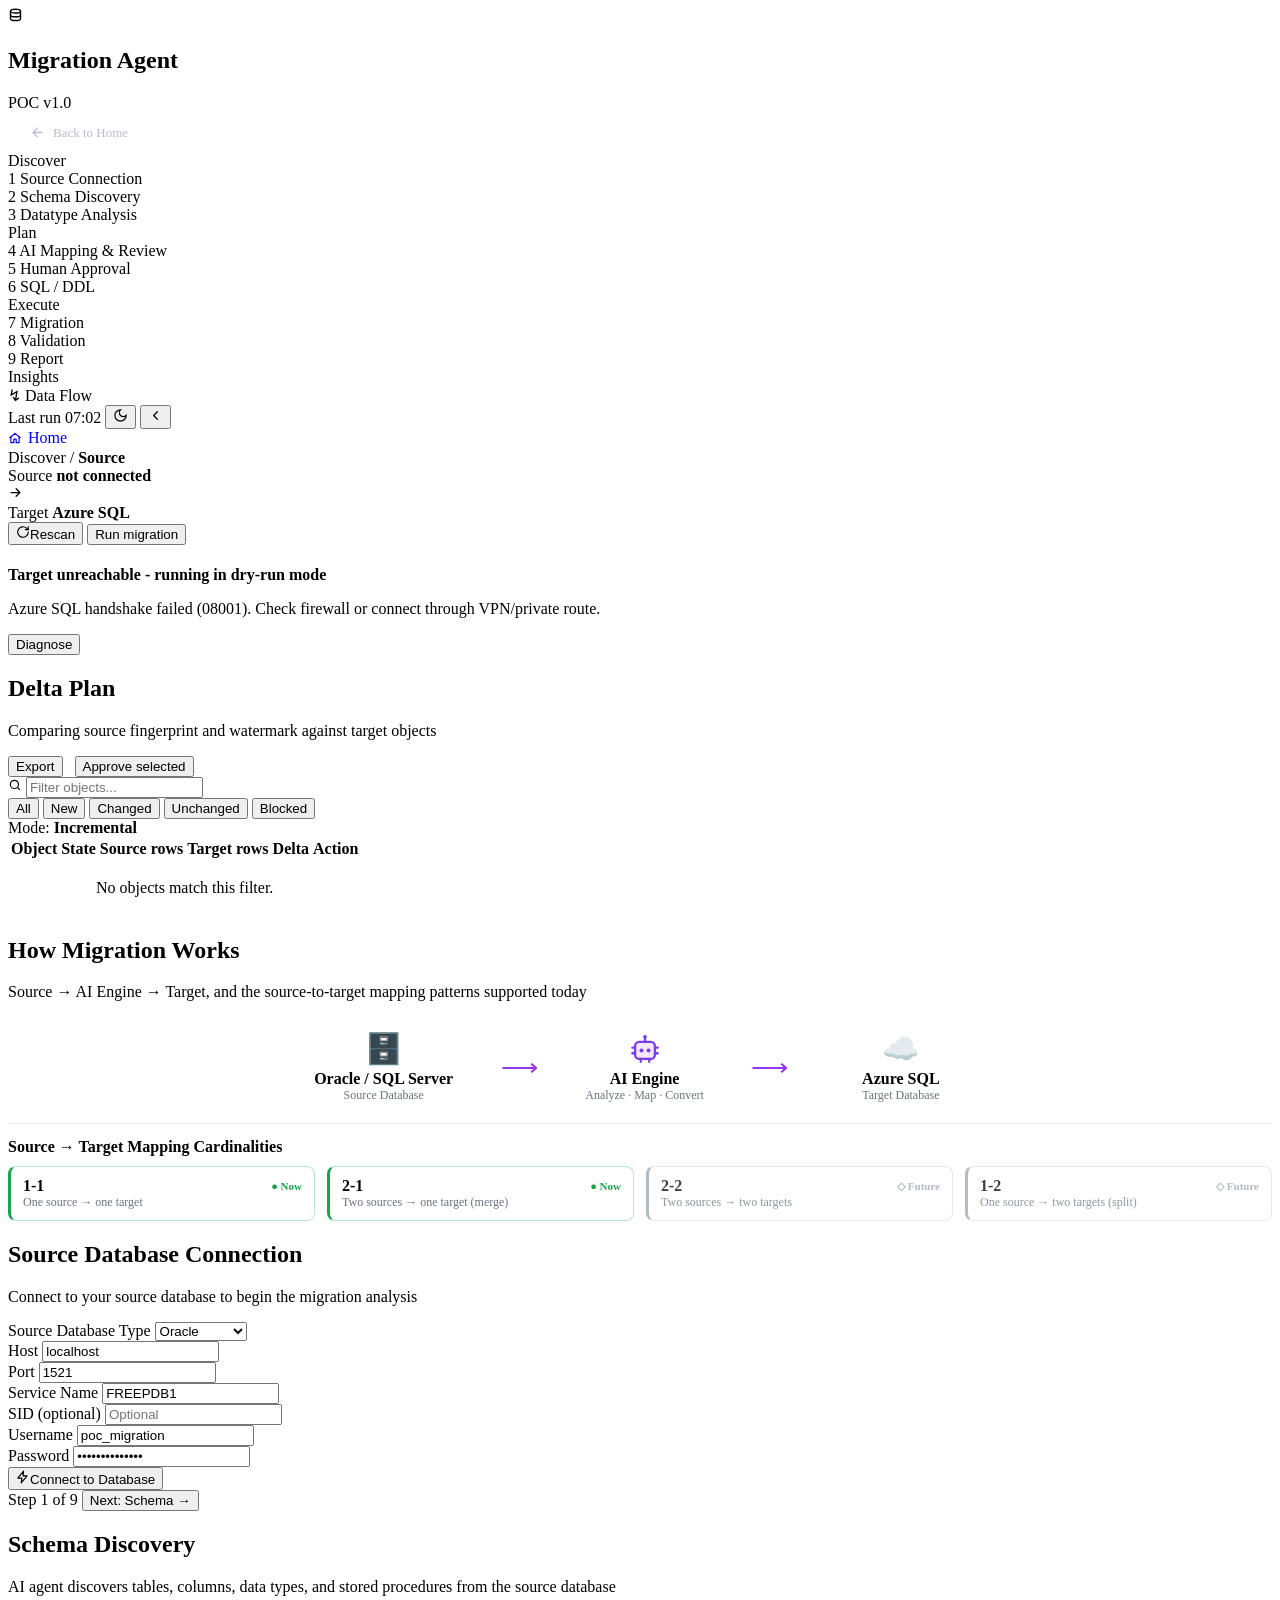
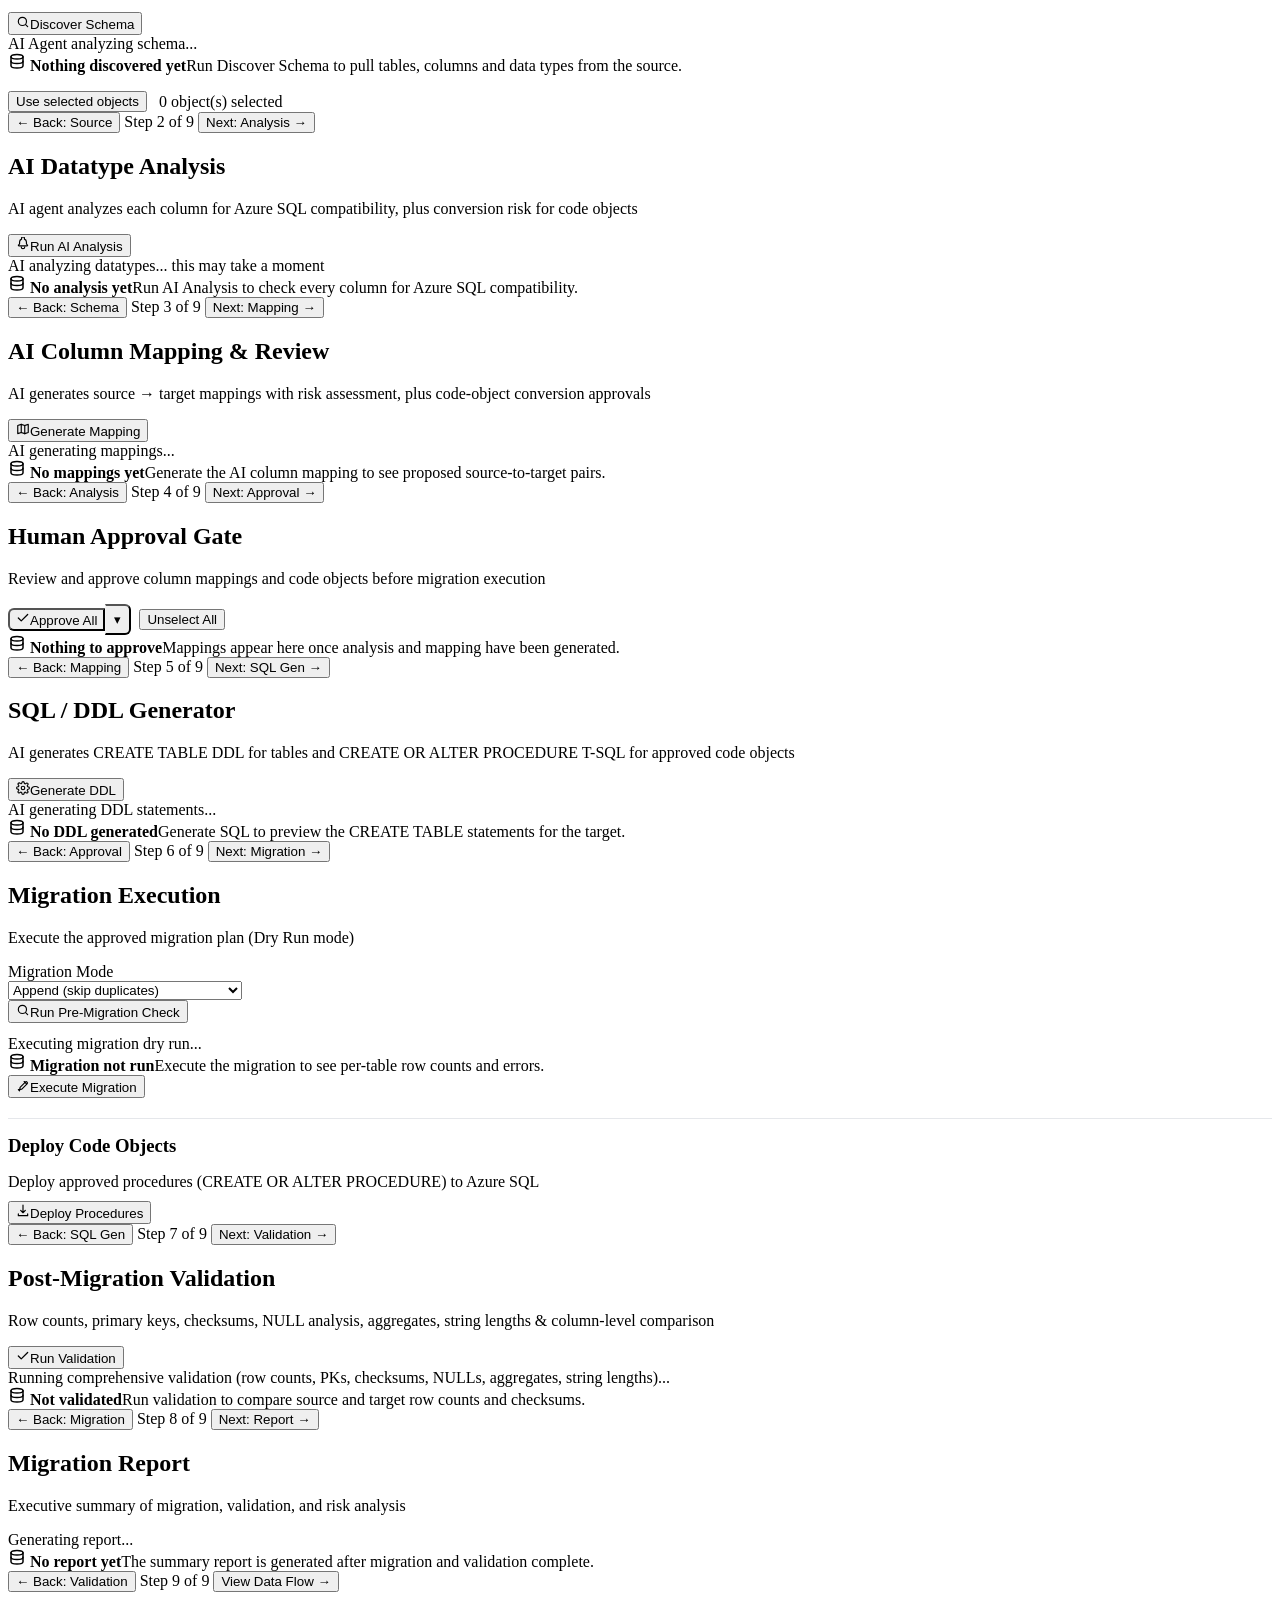
==== commit a37e911f: "Update migration dashboard and SQL procedures" ====
--- a/dashboard/templates/index.html
+++ b/dashboard/templates/index.html
@@ -84,6 +84,13 @@
             <span class="badge">POC v1.0</span>
         </div>
     </div>
+    <a href="/" class="nav-home-link" title="Back to home page"
+       style="display:flex;align-items:center;gap:8px;margin:6px 12px 4px;padding:7px 10px;border-radius:8px;color:var(--rail-fg,#b9bcd4);text-decoration:none;font-size:13px;font-weight:500;transition:all .16s;"
+       onmouseover="this.style.background='var(--rail-hover,rgba(255,255,255,.06))';this.style.color='var(--rail-fg-strong,#fff)';"
+       onmouseout="this.style.background='transparent';this.style.color='var(--rail-fg,#b9bcd4)';">
+        <svg width="15" height="15" viewBox="0 0 24 24" fill="none" stroke="currentColor" stroke-width="2.2" stroke-linecap="round" stroke-linejoin="round" style="flex:none;"><path d="M19 12H5M12 19l-7-7 7-7"/></svg>
+        Back to Home
+    </a>
     <div class="nav-steps" id="navSteps">
         <div class="nav-section">Discover</div>
         <div class="nav-step active" data-step="0" onclick="goToStep(0)" title="Source">
@@ -150,6 +157,10 @@
      TOPBAR
      ============================================================ -->
 <header class="topbar">
+    <a href="/" class="btn btn-outline btn-sm" title="Back to home page" style="text-decoration:none;display:inline-flex;align-items:center;gap:6px;margin-right:6px;">
+        <svg width="14" height="14" viewBox="0 0 24 24" fill="none" stroke="currentColor" stroke-width="2" stroke-linecap="round" stroke-linejoin="round" style="flex:none;"><path d="M3 11.5 12 4l9 7.5"/><path d="M5 10v10h5v-6h4v6h5V10"/></svg>
+        Home
+    </a>
     <div class="crumb" id="crumb">Discover / <b>Source</b></div>
     <div class="spacer"></div>
     <div class="conn-pill"><span class="dot" id="srcDot"></span> Source <b id="srcName">not connected</b></div>
